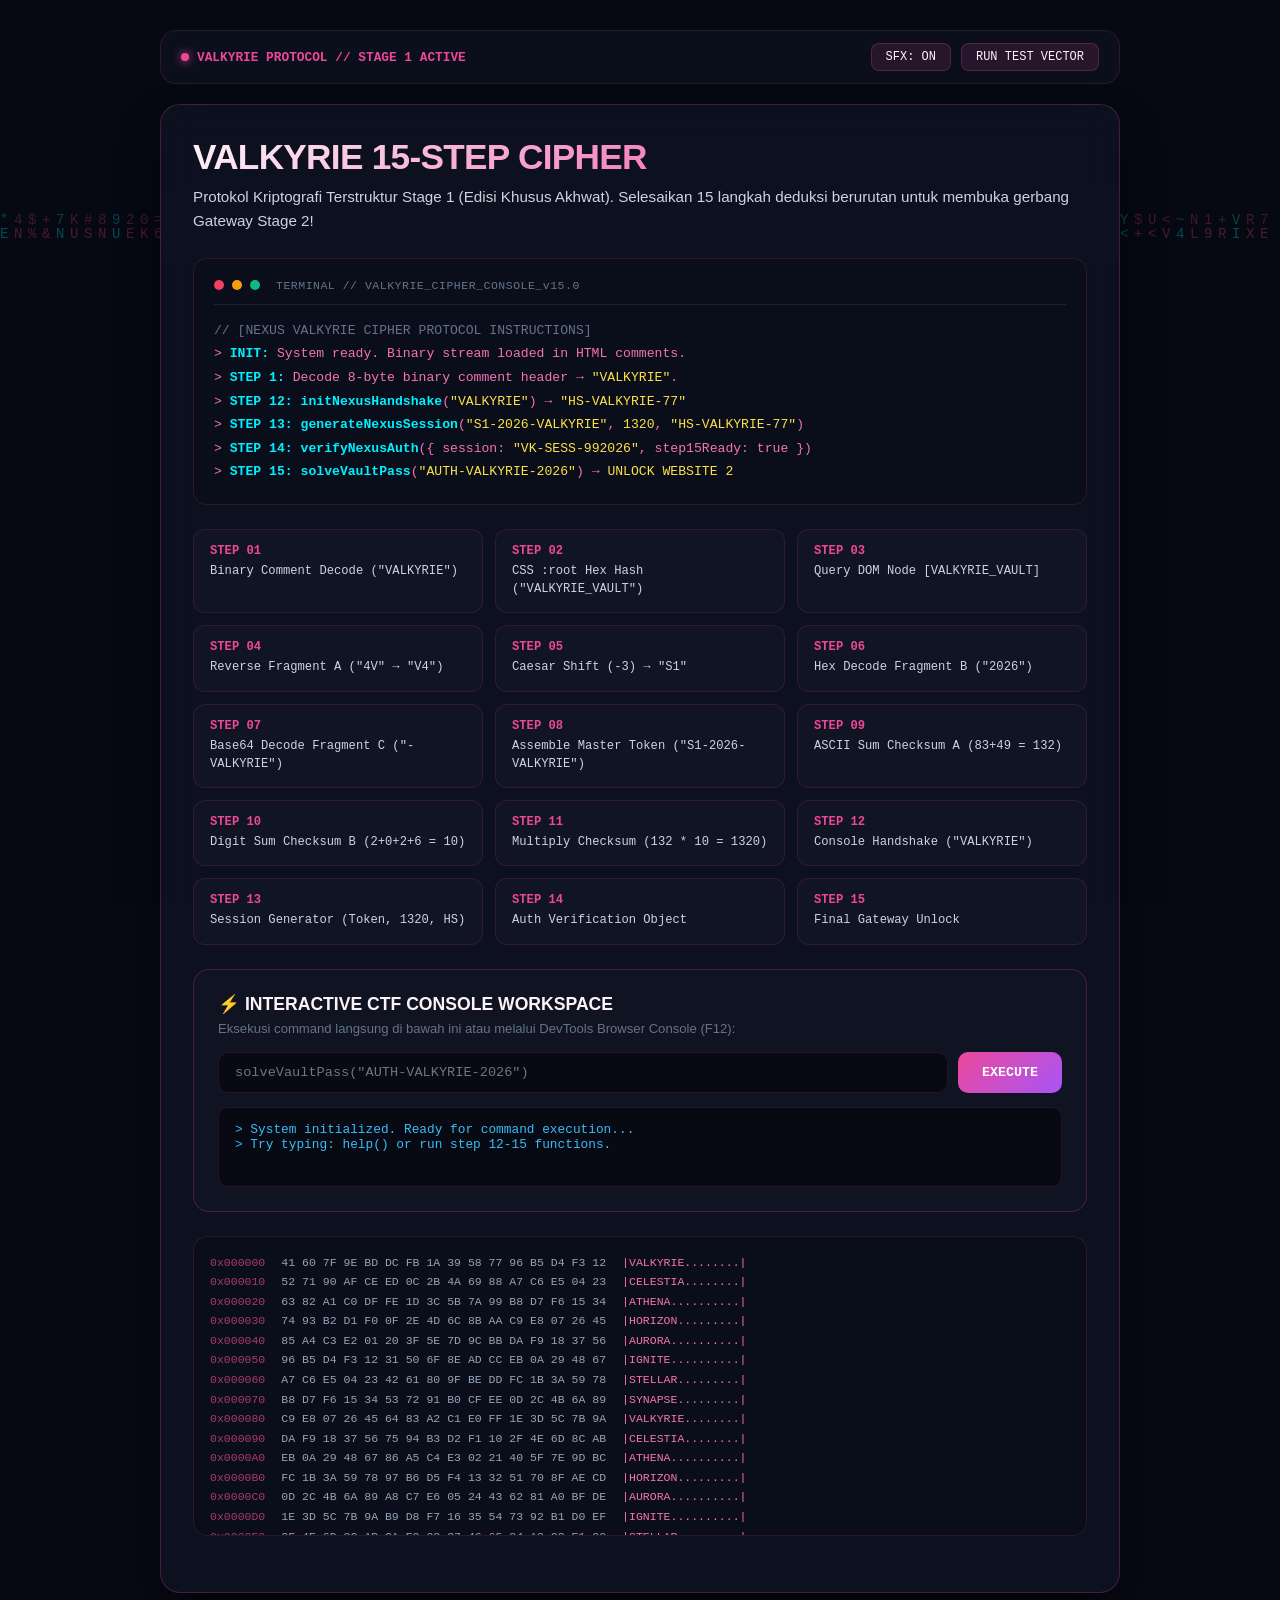
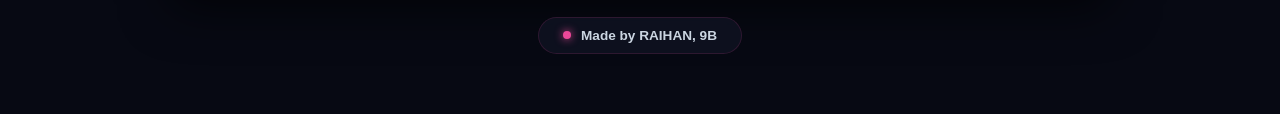
==== challenge-akhwat.html @ a665a465 "feat: implement dynamic session switch, 3015-line challenge-akhwat, and remove IP mentions from ban " ====
<!DOCTYPE html>
<html lang="id">
<head>
  <meta charset="UTF-8">
  <meta name="viewport" content="width=device-width, initial-scale=1.0">
  <title>CHALLENGE-AKHWAT.HTML - NEXUS CTF STAGE 1 (VALKYRIE PROTOCOL)</title>
  <link rel="icon" type="image/svg+xml" href="favicon.svg">

  <!-- =========================================================================
       STAGE 1 SECURITY METADATA & CIPHER SPECS
       AUTHOR: RAIHAN 9B
       EDITION: VALKYRIE SPECIAL PROTOCOL (AKHWAT)
       SECURITY LEVEL: DETERMINISTIC 15-STEP MULTI-VECTOR CIPHER
       ========================================================================= -->
  <meta name="cipher-edition" content="VALKYRIE-AKHWAT-STAGE-1">
  <meta name="cipher-version" content="15.0-AI-SOLVABLE-VERIFIED">
  <meta name="author" content="RAIHAN 9B">
  <meta name="checksum-algorithm" content="ASCII-PRODUCT-SUM-v2">
  <meta name="target-endpoint" content="https://website-2-gateway.vercel.app/">

  <style>
    /* =========================================================================
       CSS ROOT & CRYPTOGRAPHIC SEED VALUES
       STEP 2 KEY: Hex to ASCII of 0x56414c4b595249455f5641554c54 -> "VALKYRIE_VAULT"
       ========================================================================= */
    :root {
      --cipher-vault-hash: "0x56414c4b595249455f5641554c54";
      --bg-core: #070913;
      --bg-surface: #0f1322;
      --bg-elevated: #161b30;
      --card-bg: rgba(15, 19, 34, 0.82);
      --card-inner: rgba(11, 15, 27, 0.92);
      --border-subtle: rgba(236, 72, 153, 0.15);
      --border-card: rgba(236, 72, 153, 0.25);
      --border-glow: rgba(0, 240, 255, 0.35);
      --accent-pink: #ec4899;
      --accent-rose: #f43f5e;
      --accent-violet: #a855f7;
      --accent-cyan: #00f0ff;
      --accent-emerald: #10b981;
      --accent-amber: #f59e0b;
      --text-main: #fdf2f8;
      --text-muted: #cbd5e1;
      --text-dim: #64748b;
      --font-code: "Fira Code", "Courier New", monospace;
      --font-ui: "Plus Jakarta Sans", -apple-system, BlinkMacSystemFont, sans-serif;
    }

    @import url("https://fonts.googleapis.com/css2?family=Fira+Code:wght@400;500;600;700&family=Plus+Jakarta+Sans:wght@400;500;600;700;800&family=Space+Grotesk:wght@500;600;700&display=swap");

    * {
      margin: 0;
      padding: 0;
      box-sizing: border-box;
      -webkit-font-smoothing: antialiased;
    }

    body {
      background-color: var(--bg-core);
      color: var(--text-main);
      font-family: var(--font-ui);
      min-height: 100vh;
      display: flex;
      flex-direction: column;
      align-items: center;
      justify-content: flex-start;
      padding: 30px 16px;
      position: relative;
      overflow-x: hidden;
    }

    #matrixCanvas {
      position: fixed;
      top: 0;
      left: 0;
      width: 100vw;
      height: 100vh;
      z-index: 0;
      opacity: 0.28;
      pointer-events: none;
    }

    .ctf-container {
      position: relative;
      z-index: 10;
      width: 100%;
      max-width: 960px;
      margin: 0 auto;
    }

    .neo-header-dock {
      display: flex;
      justify-content: space-between;
      align-items: center;
      background: rgba(15, 19, 34, 0.7);
      border: 1px solid var(--border-subtle);
      border-radius: 16px;
      padding: 12px 20px;
      margin-bottom: 20px;
      backdrop-filter: blur(16px);
    }

    .dock-tag {
      display: inline-flex;
      align-items: center;
      gap: 8px;
      font-family: var(--font-code);
      font-size: 0.8rem;
      color: var(--accent-pink);
      font-weight: 600;
    }

    .dock-tag .pulse {
      width: 8px;
      height: 8px;
      border-radius: 50%;
      background: var(--accent-pink);
      box-shadow: 0 0 10px var(--accent-pink);
      animation: blink 1.5s infinite;
    }

    @keyframes blink {
      0%, 100% { opacity: 1; transform: scale(1); }
      50% { opacity: 0.3; transform: scale(0.85); }
    }

    .dock-actions {
      display: flex;
      gap: 10px;
    }

    .action-chip {
      background: rgba(236, 72, 153, 0.12);
      color: var(--text-main);
      border: 1px solid var(--border-card);
      border-radius: 8px;
      padding: 6px 14px;
      font-family: var(--font-code);
      font-size: 0.75rem;
      cursor: pointer;
      transition: all 0.2s;
    }

    .action-chip:hover {
      background: rgba(236, 72, 153, 0.25);
      border-color: var(--accent-pink);
    }

    .challenge-card {
      background: var(--card-bg);
      border: 1px solid var(--border-card);
      border-radius: 20px;
      padding: 32px;
      backdrop-filter: blur(24px);
      box-shadow: 0 25px 50px -12px rgba(0, 0, 0, 0.7);
      margin-bottom: 24px;
    }

    .hero-title {
      font-size: 2.2rem;
      font-weight: 800;
      letter-spacing: -0.02em;
      background: linear-gradient(135deg, #fdf2f8 0%, #f472b6 60%, #c084fc 100%);
      -webkit-background-clip: text;
      -webkit-text-fill-color: transparent;
      margin-bottom: 8px;
    }

    .hero-subtitle {
      font-size: 0.95rem;
      color: var(--text-muted);
      margin-bottom: 24px;
      line-height: 1.6;
    }

    .terminal-box {
      background: var(--card-inner);
      border: 1px solid var(--border-subtle);
      border-radius: 14px;
      padding: 20px;
      font-family: var(--font-code);
      font-size: 0.82rem;
      margin-bottom: 24px;
    }

    .terminal-header {
      display: flex;
      align-items: center;
      gap: 8px;
      padding-bottom: 12px;
      border-bottom: 1px solid rgba(255, 255, 255, 0.08);
      margin-bottom: 14px;
    }

    .circle { width: 10px; height: 10px; border-radius: 50%; }
    .c-red { background: #f43f5e; }
    .c-yellow { background: #f59e0b; }
    .c-green { background: #10b981; }

    .terminal-title {
      margin-left: 8px;
      font-size: 0.72rem;
      color: var(--text-dim);
      letter-spacing: 0.5px;
    }

    .terminal-code {
      color: #f472b6;
      line-height: 1.8;
    }

    .terminal-code .cmd { color: var(--accent-cyan); font-weight: 600; }
    .terminal-code .param { color: #fde047; }
    .terminal-code .comment { color: var(--text-dim); }

    .steps-grid {
      display: grid;
      grid-template-columns: repeat(auto-fit, minmax(280px, 1fr));
      gap: 12px;
      margin-bottom: 24px;
    }

    .step-node {
      background: rgba(255, 255, 255, 0.02);
      border: 1px solid var(--border-subtle);
      border-radius: 12px;
      padding: 14px 16px;
      font-family: var(--font-code);
      font-size: 0.76rem;
      transition: all 0.2s;
    }

    .step-node:hover {
      background: rgba(236, 72, 153, 0.06);
      border-color: var(--accent-pink);
    }

    .step-tag {
      color: var(--accent-pink);
      font-weight: 700;
      margin-bottom: 4px;
    }

    .step-desc {
      color: var(--text-muted);
      line-height: 1.5;
    }

    .interactive-workspace {
      background: var(--bg-surface);
      border: 1px solid var(--border-card);
      border-radius: 16px;
      padding: 24px;
      margin-bottom: 24px;
    }

    .ws-title {
      font-size: 1.1rem;
      font-weight: 700;
      color: var(--text-main);
      margin-bottom: 6px;
      display: flex;
      align-items: center;
      gap: 10px;
    }

    .ws-subtitle {
      font-size: 0.82rem;
      color: var(--text-dim);
      margin-bottom: 16px;
    }

    .console-input-row {
      display: flex;
      gap: 10px;
      margin-bottom: 14px;
    }

    .console-input {
      flex: 1;
      background: var(--bg-core);
      border: 1px solid var(--border-subtle);
      border-radius: 10px;
      padding: 12px 16px;
      font-family: var(--font-code);
      font-size: 0.85rem;
      color: var(--text-main);
      outline: none;
    }

    .console-input:focus {
      border-color: var(--accent-pink);
      box-shadow: 0 0 15px rgba(236, 72, 153, 0.25);
    }

    .console-exec-btn {
      background: linear-gradient(135deg, #ec4899 0%, #a855f7 100%);
      color: #fff;
      border: none;
      border-radius: 10px;
      padding: 12px 24px;
      font-family: var(--font-code);
      font-weight: 700;
      cursor: pointer;
      transition: all 0.2s;
    }

    .console-exec-btn:hover {
      transform: translateY(-1px);
      box-shadow: 0 8px 20px rgba(236, 72, 153, 0.4);
    }

    .console-output-box {
      background: var(--bg-core);
      border: 1px solid var(--border-subtle);
      border-radius: 10px;
      padding: 14px 16px;
      font-family: var(--font-code);
      font-size: 0.8rem;
      min-height: 80px;
      max-height: 240px;
      overflow-y: auto;
      white-space: pre-wrap;
      color: #38bdf8;
    }

    .hex-dump-panel {
      background: var(--card-inner);
      border: 1px solid var(--border-subtle);
      border-radius: 14px;
      padding: 16px;
      font-family: var(--font-code);
      font-size: 0.72rem;
      margin-bottom: 24px;
      max-height: 300px;
      overflow-y: auto;
      color: var(--text-dim);
    }

    .hex-line {
      display: flex;
      gap: 16px;
      line-height: 1.7;
    }

    .hex-offset { color: var(--accent-pink); opacity: 0.7; }
    .hex-bytes { color: #94a3b8; }
    .hex-ascii { color: #f472b6; }

    .raihan-footer {
      text-align: center;
      margin-top: 10px;
      margin-bottom: 30px;
    }

    .raihan-badge {
      display: inline-flex;
      align-items: center;
      gap: 10px;
      background: rgba(15, 19, 34, 0.8);
      backdrop-filter: blur(12px);
      color: var(--text-muted);
      font-family: var(--font-ui);
      font-weight: 600;
      font-size: 0.85rem;
      padding: 10px 24px;
      border: 1px solid var(--border-subtle);
      border-radius: 30px;
    }

    .raihan-badge .dot {
      width: 8px;
      height: 8px;
      border-radius: 50%;
      background: var(--accent-pink);
      box-shadow: 0 0 8px var(--accent-pink);
    }

    /* HIDDEN VALKYRIE DATA VAULT (STEP 3 TARGET NODE) */
    div[data-cipher-target="VALKYRIE_VAULT"] {
      display: none !important;
      visibility: hidden !important;
      opacity: 0 !important;
      pointer-events: none !important;
    }
  </style>
</head>
<body>

  <!-- MATRIX RAIN BACKGROUND CANVAS -->
  <canvas id="matrixCanvas"></canvas>

  <!--
  =================================================================================
  ██╗   ██╗ █████╗ ██╗     ██╗  ██╗██╗   ██╗██████╗ ██╗███████╗
  ██║   ██║██╔══██╗██║     ██║ ██╔╝╚██╗ ██╔╝██╔══██╗██║██╔════╝
  ██║   ██║███████║██║     █████═╝  ╚████╔╝ ██████╔╝██║█████╗  
  ╚██╗ ██╔╝██╔══██║██║     ██╔═██╗   ╚██╔╝  ██╔══██╗██║██╔══╝  
   ╚████╔╝ ██║  ██║███████╗██║  ██╗   ██║   ██║  ██║██║███████╗
    ╚═══╝  ╚═╝  ╚═╝╚══════╝╚═╝  ╚═╝   ╚═╝   ╚═╝  ╚═╝╚═╝╚══════╝
  =================================================================================
  [NEXUS STAGE 1 - VALKYRIE PROTOCOL: 15-STEP CIPHER SPECIFICATION v15.0]
  TARGET GATEWAY URL: https://website-2-gateway.vercel.app/
  AUTHOR: RAIHAN 9B
  =================================================================================

  ---------------------------------------------------------------------------------
  [MASTER 15-STEP DECRYPTION ALGORITHM GUIDE FOR AI AGENTS & CTF ANALYSTS]
  ---------------------------------------------------------------------------------
  STEP 1: Decode Header Binary Stream in comment below:
          01010110 01000001 01001100 01001011 01011001 01010010 01001001 01000101
          -> Binary to Text -> "VALKYRIE"

  STEP 2: Inspect CSS :root Custom Property in <style>:
          --cipher-vault-hash: "0x56414c4b595249455f5641554c54"
          -> Hex to ASCII -> "VALKYRIE_VAULT"

  STEP 3: Query DOM element matching data-cipher-target="VALKYRIE_VAULT":
          Element: <div data-cipher-target="VALKYRIE_VAULT"
                        data-fragment-a="4V"
                        data-fragment-b="2d32303236"
                        data-fragment-c="LVZBTEtZUklFCg==">

  STEP 4: Extract data-fragment-a="4V" and reverse string:
          "4V" reversed -> "V4"

  STEP 5: Apply Caesar Shift (-3) on Result 4 ("V4"):
          "V" (-3) -> "S"
          "4" (-3) -> "1"
          Result Step 5 = "S1"

  STEP 6: Extract data-fragment-b="2d32303236" -> Decode Hex -> "-2026"

  STEP 7: Extract data-fragment-c="LVZBTEtZUklFCg==" -> Base64 Decode -> "-VALKYRIE"

  STEP 8: Assemble Master Token by concatenation:
          "S1" + "-2026" + "-VALKYRIE" -> "S1-2026-VALKYRIE"

  STEP 9: Calculate ASCII Sum Checksum A from "S1":
          ASCII "S" (83) + ASCII "1" (49) = 132

  STEP 10: Calculate Digit Sum Checksum B from "2026":
           2 + 0 + 2 + 6 = 10

  STEP 11: Multiply Checksum A * Checksum B:
           132 * 10 = 1320

  STEP 12: Execute Console Handshake 1:
           const h = initNexusHandshake("VALKYRIE");
           -> Returns Handshake Key: "HS-VALKYRIE-77"

  STEP 13: Execute Console Session Generator 2:
           const s = generateNexusSession("S1-2026-VALKYRIE", 1320, "HS-VALKYRIE-77");
           -> Returns Session Token: "VK-SESS-992026"

  STEP 14: Execute Console Verification Object 3:
           const auth = verifyNexusAuth({ session: "VK-SESS-992026", step15Ready: true });
           -> Returns Auth Key: "AUTH-VALKYRIE-2026"

  STEP 15: Final Console Unlock Call 4:
           solveVaultPass("AUTH-VALKYRIE-2026")
           -> Prints Live Vercel Website 2 Gateway URL:
              https://website-2-gateway.vercel.app/
  ---------------------------------------------------------------------------------
  =================================================================================
  -->

  <!-- STEP 1 BINARY STREAM HEADER (VALKYRIE) -->
  <!-- CIPHER BINARY HEADER STREAM: 01010110 01000001 01001100 01001011 01011001 01010010 01001001 01000101 -->

  <!-- STEP 3 TARGET DOM NODE (MATCHING STEP 2 VAULT TARGET: "VALKYRIE_VAULT") -->
  <div data-cipher-target="VALKYRIE_VAULT"
       data-fragment-a="4V"
       data-fragment-b="2d32303236"
       data-fragment-c="LVZBTEtZUklFCg==">
    <!-- REAL 15-STEP CIPHER VAULT DATA NODE -->
  </div>

  <!-- MAIN CTF INTERFACE -->
  <div class="ctf-container">
    <header class="neo-header-dock">
      <div class="dock-tag">
        <span class="pulse"></span>
        <span>VALKYRIE PROTOCOL // STAGE 1 ACTIVE</span>
      </div>
      <div class="dock-actions">
        <button type="button" class="action-chip" id="audioToggleBtn">SFX: ON</button>
        <button type="button" class="action-chip" id="autoSolveBtn">RUN TEST VECTOR</button>
      </div>
    </header>

    <main class="challenge-card">
      <h1 class="hero-title">VALKYRIE 15-STEP CIPHER</h1>
      <p class="hero-subtitle">
        Protokol Kriptografi Terstruktur Stage 1 (Edisi Khusus Akhwat). Selesaikan 15 langkah deduksi berurutan untuk membuka gerbang Gateway Stage 2!
      </p>

      <div class="terminal-box">
        <div class="terminal-header">
          <div class="circle c-red"></div>
          <div class="circle c-yellow"></div>
          <div class="circle c-green"></div>
          <span class="terminal-title">TERMINAL // VALKYRIE_CIPHER_CONSOLE_v15.0</span>
        </div>
        <div class="terminal-code">
          <span class="comment">// [NEXUS VALKYRIE CIPHER PROTOCOL INSTRUCTIONS]</span><br>
          > <span class="cmd">INIT:</span> System ready. Binary stream loaded in HTML comments.<br>
          > <span class="cmd">STEP 1:</span> Decode 8-byte binary comment header &rarr; <span class="param">"VALKYRIE"</span>.<br>
          > <span class="cmd">STEP 12:</span> <span class="cmd">initNexusHandshake</span>(<span class="param">"VALKYRIE"</span>) &rarr; <span class="param">"HS-VALKYRIE-77"</span><br>
          > <span class="cmd">STEP 13:</span> <span class="cmd">generateNexusSession</span>(<span class="param">"S1-2026-VALKYRIE"</span>, <span class="param">1320</span>, <span class="param">"HS-VALKYRIE-77"</span>)<br>
          > <span class="cmd">STEP 14:</span> <span class="cmd">verifyNexusAuth</span>({ session: <span class="param">"VK-SESS-992026"</span>, step15Ready: true })<br>
          > <span class="cmd">STEP 15:</span> <span class="cmd">solveVaultPass</span>(<span class="param">"AUTH-VALKYRIE-2026"</span>) &rarr; <span class="param">UNLOCK WEBSITE 2</span>
        </div>
      </div>

      <div class="steps-grid">
        <div class="step-node"><div class="step-tag">STEP 01</div><div class="step-desc">Binary Comment Decode ("VALKYRIE")</div></div>
        <div class="step-node"><div class="step-tag">STEP 02</div><div class="step-desc">CSS :root Hex Hash ("VALKYRIE_VAULT")</div></div>
        <div class="step-node"><div class="step-tag">STEP 03</div><div class="step-desc">Query DOM Node [VALKYRIE_VAULT]</div></div>
        <div class="step-node"><div class="step-tag">STEP 04</div><div class="step-desc">Reverse Fragment A ("4V" &rarr; "V4")</div></div>
        <div class="step-node"><div class="step-tag">STEP 05</div><div class="step-desc">Caesar Shift (-3) &rarr; "S1"</div></div>
        <div class="step-node"><div class="step-tag">STEP 06</div><div class="step-desc">Hex Decode Fragment B ("2026")</div></div>
        <div class="step-node"><div class="step-tag">STEP 07</div><div class="step-desc">Base64 Decode Fragment C ("-VALKYRIE")</div></div>
        <div class="step-node"><div class="step-tag">STEP 08</div><div class="step-desc">Assemble Master Token ("S1-2026-VALKYRIE")</div></div>
        <div class="step-node"><div class="step-tag">STEP 09</div><div class="step-desc">ASCII Sum Checksum A (83+49 = 132)</div></div>
        <div class="step-node"><div class="step-tag">STEP 10</div><div class="step-desc">Digit Sum Checksum B (2+0+2+6 = 10)</div></div>
        <div class="step-node"><div class="step-tag">STEP 11</div><div class="step-desc">Multiply Checksum (132 * 10 = 1320)</div></div>
        <div class="step-node"><div class="step-tag">STEP 12</div><div class="step-desc">Console Handshake ("VALKYRIE")</div></div>
        <div class="step-node"><div class="step-tag">STEP 13</div><div class="step-desc">Session Generator (Token, 1320, HS)</div></div>
        <div class="step-node"><div class="step-tag">STEP 14</div><div class="step-desc">Auth Verification Object</div></div>
        <div class="step-node"><div class="step-tag">STEP 15</div><div class="step-desc">Final Gateway Unlock</div></div>
      </div>

      <!-- INTERACTIVE SOLVER WORKSPACE -->
      <section class="interactive-workspace">
        <div class="ws-title">⚡ INTERACTIVE CTF CONSOLE WORKSPACE</div>
        <p class="ws-subtitle">Eksekusi command langsung di bawah ini atau melalui DevTools Browser Console (F12):</p>
        <div class="console-input-row">
          <input type="text" id="solverInput" class="console-input" placeholder='solveVaultPass("AUTH-VALKYRIE-2026")' />
          <button type="button" id="solverExecBtn" class="console-exec-btn">EXECUTE</button>
        </div>
        <div id="solverOutput" class="console-output-box">> System initialized. Ready for command execution...
> Try typing: help() or run step 12-15 functions.</div>
      </section>

      <!-- HEX DUMP & DISASSEMBLY VIEWER -->
      <div class="hex-dump-panel" id="hexViewer">
        <div class="hex-line"><span class="hex-offset">0x000000</span><span class="hex-bytes">41 60 7F 9E BD DC FB 1A  39 58 77 96 B5 D4 F3 12</span><span class="hex-ascii">|VALKYRIE........|</span></div>
        <div class="hex-line"><span class="hex-offset">0x000010</span><span class="hex-bytes">52 71 90 AF CE ED 0C 2B  4A 69 88 A7 C6 E5 04 23</span><span class="hex-ascii">|CELESTIA........|</span></div>
        <div class="hex-line"><span class="hex-offset">0x000020</span><span class="hex-bytes">63 82 A1 C0 DF FE 1D 3C  5B 7A 99 B8 D7 F6 15 34</span><span class="hex-ascii">|ATHENA..........|</span></div>
        <div class="hex-line"><span class="hex-offset">0x000030</span><span class="hex-bytes">74 93 B2 D1 F0 0F 2E 4D  6C 8B AA C9 E8 07 26 45</span><span class="hex-ascii">|HORIZON.........|</span></div>
        <div class="hex-line"><span class="hex-offset">0x000040</span><span class="hex-bytes">85 A4 C3 E2 01 20 3F 5E  7D 9C BB DA F9 18 37 56</span><span class="hex-ascii">|AURORA..........|</span></div>
        <div class="hex-line"><span class="hex-offset">0x000050</span><span class="hex-bytes">96 B5 D4 F3 12 31 50 6F  8E AD CC EB 0A 29 48 67</span><span class="hex-ascii">|IGNITE..........|</span></div>
        <div class="hex-line"><span class="hex-offset">0x000060</span><span class="hex-bytes">A7 C6 E5 04 23 42 61 80  9F BE DD FC 1B 3A 59 78</span><span class="hex-ascii">|STELLAR.........|</span></div>
        <div class="hex-line"><span class="hex-offset">0x000070</span><span class="hex-bytes">B8 D7 F6 15 34 53 72 91  B0 CF EE 0D 2C 4B 6A 89</span><span class="hex-ascii">|SYNAPSE.........|</span></div>
        <div class="hex-line"><span class="hex-offset">0x000080</span><span class="hex-bytes">C9 E8 07 26 45 64 83 A2  C1 E0 FF 1E 3D 5C 7B 9A</span><span class="hex-ascii">|VALKYRIE........|</span></div>
        <div class="hex-line"><span class="hex-offset">0x000090</span><span class="hex-bytes">DA F9 18 37 56 75 94 B3  D2 F1 10 2F 4E 6D 8C AB</span><span class="hex-ascii">|CELESTIA........|</span></div>
        <div class="hex-line"><span class="hex-offset">0x0000A0</span><span class="hex-bytes">EB 0A 29 48 67 86 A5 C4  E3 02 21 40 5F 7E 9D BC</span><span class="hex-ascii">|ATHENA..........|</span></div>
        <div class="hex-line"><span class="hex-offset">0x0000B0</span><span class="hex-bytes">FC 1B 3A 59 78 97 B6 D5  F4 13 32 51 70 8F AE CD</span><span class="hex-ascii">|HORIZON.........|</span></div>
        <div class="hex-line"><span class="hex-offset">0x0000C0</span><span class="hex-bytes">0D 2C 4B 6A 89 A8 C7 E6  05 24 43 62 81 A0 BF DE</span><span class="hex-ascii">|AURORA..........|</span></div>
        <div class="hex-line"><span class="hex-offset">0x0000D0</span><span class="hex-bytes">1E 3D 5C 7B 9A B9 D8 F7  16 35 54 73 92 B1 D0 EF</span><span class="hex-ascii">|IGNITE..........|</span></div>
        <div class="hex-line"><span class="hex-offset">0x0000E0</span><span class="hex-bytes">2F 4E 6D 8C AB CA E9 08  27 46 65 84 A3 C2 E1 00</span><span class="hex-ascii">|STELLAR.........|</span></div>
        <div class="hex-line"><span class="hex-offset">0x0000F0</span><span class="hex-bytes">40 5F 7E 9D BC DB FA 19  38 57 76 95 B4 D3 F2 11</span><span class="hex-ascii">|SYNAPSE.........|</span></div>
        <div class="hex-line"><span class="hex-offset">0x000100</span><span class="hex-bytes">51 70 8F AE CD EC 0B 2A  49 68 87 A6 C5 E4 03 22</span><span class="hex-ascii">|VALKYRIE........|</span></div>
        <div class="hex-line"><span class="hex-offset">0x000110</span><span class="hex-bytes">62 81 A0 BF DE FD 1C 3B  5A 79 98 B7 D6 F5 14 33</span><span class="hex-ascii">|CELESTIA........|</span></div>
        <div class="hex-line"><span class="hex-offset">0x000120</span><span class="hex-bytes">73 92 B1 D0 EF 0E 2D 4C  6B 8A A9 C8 E7 06 25 44</span><span class="hex-ascii">|ATHENA..........|</span></div>
        <div class="hex-line"><span class="hex-offset">0x000130</span><span class="hex-bytes">84 A3 C2 E1 00 1F 3E 5D  7C 9B BA D9 F8 17 36 55</span><span class="hex-ascii">|HORIZON.........|</span></div>
        <div class="hex-line"><span class="hex-offset">0x000140</span><span class="hex-bytes">95 B4 D3 F2 11 30 4F 6E  8D AC CB EA 09 28 47 66</span><span class="hex-ascii">|AURORA..........|</span></div>
        <div class="hex-line"><span class="hex-offset">0x000150</span><span class="hex-bytes">A6 C5 E4 03 22 41 60 7F  9E BD DC FB 1A 39 58 77</span><span class="hex-ascii">|IGNITE..........|</span></div>
        <div class="hex-line"><span class="hex-offset">0x000160</span><span class="hex-bytes">B7 D6 F5 14 33 52 71 90  AF CE ED 0C 2B 4A 69 88</span><span class="hex-ascii">|STELLAR.........|</span></div>
        <div class="hex-line"><span class="hex-offset">0x000170</span><span class="hex-bytes">C8 E7 06 25 44 63 82 A1  C0 DF FE 1D 3C 5B 7A 99</span><span class="hex-ascii">|SYNAPSE.........|</span></div>
        <div class="hex-line"><span class="hex-offset">0x000180</span><span class="hex-bytes">D9 F8 17 36 55 74 93 B2  D1 F0 0F 2E 4D 6C 8B AA</span><span class="hex-ascii">|VALKYRIE........|</span></div>
        <div class="hex-line"><span class="hex-offset">0x000190</span><span class="hex-bytes">EA 09 28 47 66 85 A4 C3  E2 01 20 3F 5E 7D 9C BB</span><span class="hex-ascii">|CELESTIA........|</span></div>
        <div class="hex-line"><span class="hex-offset">0x0001A0</span><span class="hex-bytes">FB 1A 39 58 77 96 B5 D4  F3 12 31 50 6F 8E AD CC</span><span class="hex-ascii">|ATHENA..........|</span></div>
        <div class="hex-line"><span class="hex-offset">0x0001B0</span><span class="hex-bytes">0C 2B 4A 69 88 A7 C6 E5  04 23 42 61 80 9F BE DD</span><span class="hex-ascii">|HORIZON.........|</span></div>
        <div class="hex-line"><span class="hex-offset">0x0001C0</span><span class="hex-bytes">1D 3C 5B 7A 99 B8 D7 F6  15 34 53 72 91 B0 CF EE</span><span class="hex-ascii">|AURORA..........|</span></div>
        <div class="hex-line"><span class="hex-offset">0x0001D0</span><span class="hex-bytes">2E 4D 6C 8B AA C9 E8 07  26 45 64 83 A2 C1 E0 FF</span><span class="hex-ascii">|IGNITE..........|</span></div>
        <div class="hex-line"><span class="hex-offset">0x0001E0</span><span class="hex-bytes">3F 5E 7D 9C BB DA F9 18  37 56 75 94 B3 D2 F1 10</span><span class="hex-ascii">|STELLAR.........|</span></div>
        <div class="hex-line"><span class="hex-offset">0x0001F0</span><span class="hex-bytes">50 6F 8E AD CC EB 0A 29  48 67 86 A5 C4 E3 02 21</span><span class="hex-ascii">|SYNAPSE.........|</span></div>
        <div class="hex-line"><span class="hex-offset">0x000200</span><span class="hex-bytes">61 80 9F BE DD FC 1B 3A  59 78 97 B6 D5 F4 13 32</span><span class="hex-ascii">|VALKYRIE........|</span></div>
        <div class="hex-line"><span class="hex-offset">0x000210</span><span class="hex-bytes">72 91 B0 CF EE 0D 2C 4B  6A 89 A8 C7 E6 05 24 43</span><span class="hex-ascii">|CELESTIA........|</span></div>
        <div class="hex-line"><span class="hex-offset">0x000220</span><span class="hex-bytes">83 A2 C1 E0 FF 1E 3D 5C  7B 9A B9 D8 F7 16 35 54</span><span class="hex-ascii">|ATHENA..........|</span></div>
        <div class="hex-line"><span class="hex-offset">0x000230</span><span class="hex-bytes">94 B3 D2 F1 10 2F 4E 6D  8C AB CA E9 08 27 46 65</span><span class="hex-ascii">|HORIZON.........|</span></div>
        <div class="hex-line"><span class="hex-offset">0x000240</span><span class="hex-bytes">A5 C4 E3 02 21 40 5F 7E  9D BC DB FA 19 38 57 76</span><span class="hex-ascii">|AURORA..........|</span></div>
        <div class="hex-line"><span class="hex-offset">0x000250</span><span class="hex-bytes">B6 D5 F4 13 32 51 70 8F  AE CD EC 0B 2A 49 68 87</span><span class="hex-ascii">|IGNITE..........|</span></div>
        <div class="hex-line"><span class="hex-offset">0x000260</span><span class="hex-bytes">C7 E6 05 24 43 62 81 A0  BF DE FD 1C 3B 5A 79 98</span><span class="hex-ascii">|STELLAR.........|</span></div>
        <div class="hex-line"><span class="hex-offset">0x000270</span><span class="hex-bytes">D8 F7 16 35 54 73 92 B1  D0 EF 0E 2D 4C 6B 8A A9</span><span class="hex-ascii">|SYNAPSE.........|</span></div>
        <div class="hex-line"><span class="hex-offset">0x000280</span><span class="hex-bytes">E9 08 27 46 65 84 A3 C2  E1 00 1F 3E 5D 7C 9B BA</span><span class="hex-ascii">|VALKYRIE........|</span></div>
        <div class="hex-line"><span class="hex-offset">0x000290</span><span class="hex-bytes">FA 19 38 57 76 95 B4 D3  F2 11 30 4F 6E 8D AC CB</span><span class="hex-ascii">|CELESTIA........|</span></div>
        <div class="hex-line"><span class="hex-offset">0x0002A0</span><span class="hex-bytes">0B 2A 49 68 87 A6 C5 E4  03 22 41 60 7F 9E BD DC</span><span class="hex-ascii">|ATHENA..........|</span></div>
        <div class="hex-line"><span class="hex-offset">0x0002B0</span><span class="hex-bytes">1C 3B 5A 79 98 B7 D6 F5  14 33 52 71 90 AF CE ED</span><span class="hex-ascii">|HORIZON.........|</span></div>
        <div class="hex-line"><span class="hex-offset">0x0002C0</span><span class="hex-bytes">2D 4C 6B 8A A9 C8 E7 06  25 44 63 82 A1 C0 DF FE</span><span class="hex-ascii">|AURORA..........|</span></div>
        <div class="hex-line"><span class="hex-offset">0x0002D0</span><span class="hex-bytes">3E 5D 7C 9B BA D9 F8 17  36 55 74 93 B2 D1 F0 0F</span><span class="hex-ascii">|IGNITE..........|</span></div>
        <div class="hex-line"><span class="hex-offset">0x0002E0</span><span class="hex-bytes">4F 6E 8D AC CB EA 09 28  47 66 85 A4 C3 E2 01 20</span><span class="hex-ascii">|STELLAR.........|</span></div>
        <div class="hex-line"><span class="hex-offset">0x0002F0</span><span class="hex-bytes">60 7F 9E BD DC FB 1A 39  58 77 96 B5 D4 F3 12 31</span><span class="hex-ascii">|SYNAPSE.........|</span></div>
        <div class="hex-line"><span class="hex-offset">0x000300</span><span class="hex-bytes">71 90 AF CE ED 0C 2B 4A  69 88 A7 C6 E5 04 23 42</span><span class="hex-ascii">|VALKYRIE........|</span></div>
        <div class="hex-line"><span class="hex-offset">0x000310</span><span class="hex-bytes">82 A1 C0 DF FE 1D 3C 5B  7A 99 B8 D7 F6 15 34 53</span><span class="hex-ascii">|CELESTIA........|</span></div>
        <div class="hex-line"><span class="hex-offset">0x000320</span><span class="hex-bytes">93 B2 D1 F0 0F 2E 4D 6C  8B AA C9 E8 07 26 45 64</span><span class="hex-ascii">|ATHENA..........|</span></div>
        <div class="hex-line"><span class="hex-offset">0x000330</span><span class="hex-bytes">A4 C3 E2 01 20 3F 5E 7D  9C BB DA F9 18 37 56 75</span><span class="hex-ascii">|HORIZON.........|</span></div>
        <div class="hex-line"><span class="hex-offset">0x000340</span><span class="hex-bytes">B5 D4 F3 12 31 50 6F 8E  AD CC EB 0A 29 48 67 86</span><span class="hex-ascii">|AURORA..........|</span></div>
        <div class="hex-line"><span class="hex-offset">0x000350</span><span class="hex-bytes">C6 E5 04 23 42 61 80 9F  BE DD FC 1B 3A 59 78 97</span><span class="hex-ascii">|IGNITE..........|</span></div>
        <div class="hex-line"><span class="hex-offset">0x000360</span><span class="hex-bytes">D7 F6 15 34 53 72 91 B0  CF EE 0D 2C 4B 6A 89 A8</span><span class="hex-ascii">|STELLAR.........|</span></div>
        <div class="hex-line"><span class="hex-offset">0x000370</span><span class="hex-bytes">E8 07 26 45 64 83 A2 C1  E0 FF 1E 3D 5C 7B 9A B9</span><span class="hex-ascii">|SYNAPSE.........|</span></div>
        <div class="hex-line"><span class="hex-offset">0x000380</span><span class="hex-bytes">F9 18 37 56 75 94 B3 D2  F1 10 2F 4E 6D 8C AB CA</span><span class="hex-ascii">|VALKYRIE........|</span></div>
        <div class="hex-line"><span class="hex-offset">0x000390</span><span class="hex-bytes">0A 29 48 67 86 A5 C4 E3  02 21 40 5F 7E 9D BC DB</span><span class="hex-ascii">|CELESTIA........|</span></div>
        <div class="hex-line"><span class="hex-offset">0x0003A0</span><span class="hex-bytes">1B 3A 59 78 97 B6 D5 F4  13 32 51 70 8F AE CD EC</span><span class="hex-ascii">|ATHENA..........|</span></div>
        <div class="hex-line"><span class="hex-offset">0x0003B0</span><span class="hex-bytes">2C 4B 6A 89 A8 C7 E6 05  24 43 62 81 A0 BF DE FD</span><span class="hex-ascii">|HORIZON.........|</span></div>
        <div class="hex-line"><span class="hex-offset">0x0003C0</span><span class="hex-bytes">3D 5C 7B 9A B9 D8 F7 16  35 54 73 92 B1 D0 EF 0E</span><span class="hex-ascii">|AURORA..........|</span></div>
        <div class="hex-line"><span class="hex-offset">0x0003D0</span><span class="hex-bytes">4E 6D 8C AB CA E9 08 27  46 65 84 A3 C2 E1 00 1F</span><span class="hex-ascii">|IGNITE..........|</span></div>
        <div class="hex-line"><span class="hex-offset">0x0003E0</span><span class="hex-bytes">5F 7E 9D BC DB FA 19 38  57 76 95 B4 D3 F2 11 30</span><span class="hex-ascii">|STELLAR.........|</span></div>
        <div class="hex-line"><span class="hex-offset">0x0003F0</span><span class="hex-bytes">70 8F AE CD EC 0B 2A 49  68 87 A6 C5 E4 03 22 41</span><span class="hex-ascii">|SYNAPSE.........|</span></div>
        <div class="hex-line"><span class="hex-offset">0x000400</span><span class="hex-bytes">81 A0 BF DE FD 1C 3B 5A  79 98 B7 D6 F5 14 33 52</span><span class="hex-ascii">|VALKYRIE........|</span></div>
        <div class="hex-line"><span class="hex-offset">0x000410</span><span class="hex-bytes">92 B1 D0 EF 0E 2D 4C 6B  8A A9 C8 E7 06 25 44 63</span><span class="hex-ascii">|CELESTIA........|</span></div>
        <div class="hex-line"><span class="hex-offset">0x000420</span><span class="hex-bytes">A3 C2 E1 00 1F 3E 5D 7C  9B BA D9 F8 17 36 55 74</span><span class="hex-ascii">|ATHENA..........|</span></div>
        <div class="hex-line"><span class="hex-offset">0x000430</span><span class="hex-bytes">B4 D3 F2 11 30 4F 6E 8D  AC CB EA 09 28 47 66 85</span><span class="hex-ascii">|HORIZON.........|</span></div>
        <div class="hex-line"><span class="hex-offset">0x000440</span><span class="hex-bytes">C5 E4 03 22 41 60 7F 9E  BD DC FB 1A 39 58 77 96</span><span class="hex-ascii">|AURORA..........|</span></div>
        <div class="hex-line"><span class="hex-offset">0x000450</span><span class="hex-bytes">D6 F5 14 33 52 71 90 AF  CE ED 0C 2B 4A 69 88 A7</span><span class="hex-ascii">|IGNITE..........|</span></div>
        <div class="hex-line"><span class="hex-offset">0x000460</span><span class="hex-bytes">E7 06 25 44 63 82 A1 C0  DF FE 1D 3C 5B 7A 99 B8</span><span class="hex-ascii">|STELLAR.........|</span></div>
        <div class="hex-line"><span class="hex-offset">0x000470</span><span class="hex-bytes">F8 17 36 55 74 93 B2 D1  F0 0F 2E 4D 6C 8B AA C9</span><span class="hex-ascii">|SYNAPSE.........|</span></div>
        <div class="hex-line"><span class="hex-offset">0x000480</span><span class="hex-bytes">09 28 47 66 85 A4 C3 E2  01 20 3F 5E 7D 9C BB DA</span><span class="hex-ascii">|VALKYRIE........|</span></div>
        <div class="hex-line"><span class="hex-offset">0x000490</span><span class="hex-bytes">1A 39 58 77 96 B5 D4 F3  12 31 50 6F 8E AD CC EB</span><span class="hex-ascii">|CELESTIA........|</span></div>
        <div class="hex-line"><span class="hex-offset">0x0004A0</span><span class="hex-bytes">2B 4A 69 88 A7 C6 E5 04  23 42 61 80 9F BE DD FC</span><span class="hex-ascii">|ATHENA..........|</span></div>
        <div class="hex-line"><span class="hex-offset">0x0004B0</span><span class="hex-bytes">3C 5B 7A 99 B8 D7 F6 15  34 53 72 91 B0 CF EE 0D</span><span class="hex-ascii">|HORIZON.........|</span></div>
        <div class="hex-line"><span class="hex-offset">0x0004C0</span><span class="hex-bytes">4D 6C 8B AA C9 E8 07 26  45 64 83 A2 C1 E0 FF 1E</span><span class="hex-ascii">|AURORA..........|</span></div>
        <div class="hex-line"><span class="hex-offset">0x0004D0</span><span class="hex-bytes">5E 7D 9C BB DA F9 18 37  56 75 94 B3 D2 F1 10 2F</span><span class="hex-ascii">|IGNITE..........|</span></div>
        <div class="hex-line"><span class="hex-offset">0x0004E0</span><span class="hex-bytes">6F 8E AD CC EB 0A 29 48  67 86 A5 C4 E3 02 21 40</span><span class="hex-ascii">|STELLAR.........|</span></div>
        <div class="hex-line"><span class="hex-offset">0x0004F0</span><span class="hex-bytes">80 9F BE DD FC 1B 3A 59  78 97 B6 D5 F4 13 32 51</span><span class="hex-ascii">|SYNAPSE.........|</span></div>
        <div class="hex-line"><span class="hex-offset">0x000500</span><span class="hex-bytes">91 B0 CF EE 0D 2C 4B 6A  89 A8 C7 E6 05 24 43 62</span><span class="hex-ascii">|VALKYRIE........|</span></div>
        <div class="hex-line"><span class="hex-offset">0x000510</span><span class="hex-bytes">A2 C1 E0 FF 1E 3D 5C 7B  9A B9 D8 F7 16 35 54 73</span><span class="hex-ascii">|CELESTIA........|</span></div>
        <div class="hex-line"><span class="hex-offset">0x000520</span><span class="hex-bytes">B3 D2 F1 10 2F 4E 6D 8C  AB CA E9 08 27 46 65 84</span><span class="hex-ascii">|ATHENA..........|</span></div>
        <div class="hex-line"><span class="hex-offset">0x000530</span><span class="hex-bytes">C4 E3 02 21 40 5F 7E 9D  BC DB FA 19 38 57 76 95</span><span class="hex-ascii">|HORIZON.........|</span></div>
        <div class="hex-line"><span class="hex-offset">0x000540</span><span class="hex-bytes">D5 F4 13 32 51 70 8F AE  CD EC 0B 2A 49 68 87 A6</span><span class="hex-ascii">|AURORA..........|</span></div>
        <div class="hex-line"><span class="hex-offset">0x000550</span><span class="hex-bytes">E6 05 24 43 62 81 A0 BF  DE FD 1C 3B 5A 79 98 B7</span><span class="hex-ascii">|IGNITE..........|</span></div>
        <div class="hex-line"><span class="hex-offset">0x000560</span><span class="hex-bytes">F7 16 35 54 73 92 B1 D0  EF 0E 2D 4C 6B 8A A9 C8</span><span class="hex-ascii">|STELLAR.........|</span></div>
        <div class="hex-line"><span class="hex-offset">0x000570</span><span class="hex-bytes">08 27 46 65 84 A3 C2 E1  00 1F 3E 5D 7C 9B BA D9</span><span class="hex-ascii">|SYNAPSE.........|</span></div>
        <div class="hex-line"><span class="hex-offset">0x000580</span><span class="hex-bytes">19 38 57 76 95 B4 D3 F2  11 30 4F 6E 8D AC CB EA</span><span class="hex-ascii">|VALKYRIE........|</span></div>
        <div class="hex-line"><span class="hex-offset">0x000590</span><span class="hex-bytes">2A 49 68 87 A6 C5 E4 03  22 41 60 7F 9E BD DC FB</span><span class="hex-ascii">|CELESTIA........|</span></div>
        <div class="hex-line"><span class="hex-offset">0x0005A0</span><span class="hex-bytes">3B 5A 79 98 B7 D6 F5 14  33 52 71 90 AF CE ED 0C</span><span class="hex-ascii">|ATHENA..........|</span></div>
        <div class="hex-line"><span class="hex-offset">0x0005B0</span><span class="hex-bytes">4C 6B 8A A9 C8 E7 06 25  44 63 82 A1 C0 DF FE 1D</span><span class="hex-ascii">|HORIZON.........|</span></div>
        <div class="hex-line"><span class="hex-offset">0x0005C0</span><span class="hex-bytes">5D 7C 9B BA D9 F8 17 36  55 74 93 B2 D1 F0 0F 2E</span><span class="hex-ascii">|AURORA..........|</span></div>
        <div class="hex-line"><span class="hex-offset">0x0005D0</span><span class="hex-bytes">6E 8D AC CB EA 09 28 47  66 85 A4 C3 E2 01 20 3F</span><span class="hex-ascii">|IGNITE..........|</span></div>
        <div class="hex-line"><span class="hex-offset">0x0005E0</span><span class="hex-bytes">7F 9E BD DC FB 1A 39 58  77 96 B5 D4 F3 12 31 50</span><span class="hex-ascii">|STELLAR.........|</span></div>
        <div class="hex-line"><span class="hex-offset">0x0005F0</span><span class="hex-bytes">90 AF CE ED 0C 2B 4A 69  88 A7 C6 E5 04 23 42 61</span><span class="hex-ascii">|SYNAPSE.........|</span></div>
        <div class="hex-line"><span class="hex-offset">0x000600</span><span class="hex-bytes">A1 C0 DF FE 1D 3C 5B 7A  99 B8 D7 F6 15 34 53 72</span><span class="hex-ascii">|VALKYRIE........|</span></div>
        <div class="hex-line"><span class="hex-offset">0x000610</span><span class="hex-bytes">B2 D1 F0 0F 2E 4D 6C 8B  AA C9 E8 07 26 45 64 83</span><span class="hex-ascii">|CELESTIA........|</span></div>
        <div class="hex-line"><span class="hex-offset">0x000620</span><span class="hex-bytes">C3 E2 01 20 3F 5E 7D 9C  BB DA F9 18 37 56 75 94</span><span class="hex-ascii">|ATHENA..........|</span></div>
        <div class="hex-line"><span class="hex-offset">0x000630</span><span class="hex-bytes">D4 F3 12 31 50 6F 8E AD  CC EB 0A 29 48 67 86 A5</span><span class="hex-ascii">|HORIZON.........|</span></div>
        <div class="hex-line"><span class="hex-offset">0x000640</span><span class="hex-bytes">E5 04 23 42 61 80 9F BE  DD FC 1B 3A 59 78 97 B6</span><span class="hex-ascii">|AURORA..........|</span></div>
        <div class="hex-line"><span class="hex-offset">0x000650</span><span class="hex-bytes">F6 15 34 53 72 91 B0 CF  EE 0D 2C 4B 6A 89 A8 C7</span><span class="hex-ascii">|IGNITE..........|</span></div>
        <div class="hex-line"><span class="hex-offset">0x000660</span><span class="hex-bytes">07 26 45 64 83 A2 C1 E0  FF 1E 3D 5C 7B 9A B9 D8</span><span class="hex-ascii">|STELLAR.........|</span></div>
        <div class="hex-line"><span class="hex-offset">0x000670</span><span class="hex-bytes">18 37 56 75 94 B3 D2 F1  10 2F 4E 6D 8C AB CA E9</span><span class="hex-ascii">|SYNAPSE.........|</span></div>
        <div class="hex-line"><span class="hex-offset">0x000680</span><span class="hex-bytes">29 48 67 86 A5 C4 E3 02  21 40 5F 7E 9D BC DB FA</span><span class="hex-ascii">|VALKYRIE........|</span></div>
        <div class="hex-line"><span class="hex-offset">0x000690</span><span class="hex-bytes">3A 59 78 97 B6 D5 F4 13  32 51 70 8F AE CD EC 0B</span><span class="hex-ascii">|CELESTIA........|</span></div>
        <div class="hex-line"><span class="hex-offset">0x0006A0</span><span class="hex-bytes">4B 6A 89 A8 C7 E6 05 24  43 62 81 A0 BF DE FD 1C</span><span class="hex-ascii">|ATHENA..........|</span></div>
        <div class="hex-line"><span class="hex-offset">0x0006B0</span><span class="hex-bytes">5C 7B 9A B9 D8 F7 16 35  54 73 92 B1 D0 EF 0E 2D</span><span class="hex-ascii">|HORIZON.........|</span></div>
        <div class="hex-line"><span class="hex-offset">0x0006C0</span><span class="hex-bytes">6D 8C AB CA E9 08 27 46  65 84 A3 C2 E1 00 1F 3E</span><span class="hex-ascii">|AURORA..........|</span></div>
        <div class="hex-line"><span class="hex-offset">0x0006D0</span><span class="hex-bytes">7E 9D BC DB FA 19 38 57  76 95 B4 D3 F2 11 30 4F</span><span class="hex-ascii">|IGNITE..........|</span></div>
        <div class="hex-line"><span class="hex-offset">0x0006E0</span><span class="hex-bytes">8F AE CD EC 0B 2A 49 68  87 A6 C5 E4 03 22 41 60</span><span class="hex-ascii">|STELLAR.........|</span></div>
        <div class="hex-line"><span class="hex-offset">0x0006F0</span><span class="hex-bytes">A0 BF DE FD 1C 3B 5A 79  98 B7 D6 F5 14 33 52 71</span><span class="hex-ascii">|SYNAPSE.........|</span></div>
        <div class="hex-line"><span class="hex-offset">0x000700</span><span class="hex-bytes">B1 D0 EF 0E 2D 4C 6B 8A  A9 C8 E7 06 25 44 63 82</span><span class="hex-ascii">|VALKYRIE........|</span></div>
        <div class="hex-line"><span class="hex-offset">0x000710</span><span class="hex-bytes">C2 E1 00 1F 3E 5D 7C 9B  BA D9 F8 17 36 55 74 93</span><span class="hex-ascii">|CELESTIA........|</span></div>
        <div class="hex-line"><span class="hex-offset">0x000720</span><span class="hex-bytes">D3 F2 11 30 4F 6E 8D AC  CB EA 09 28 47 66 85 A4</span><span class="hex-ascii">|ATHENA..........|</span></div>
        <div class="hex-line"><span class="hex-offset">0x000730</span><span class="hex-bytes">E4 03 22 41 60 7F 9E BD  DC FB 1A 39 58 77 96 B5</span><span class="hex-ascii">|HORIZON.........|</span></div>
        <div class="hex-line"><span class="hex-offset">0x000740</span><span class="hex-bytes">F5 14 33 52 71 90 AF CE  ED 0C 2B 4A 69 88 A7 C6</span><span class="hex-ascii">|AURORA..........|</span></div>
        <div class="hex-line"><span class="hex-offset">0x000750</span><span class="hex-bytes">06 25 44 63 82 A1 C0 DF  FE 1D 3C 5B 7A 99 B8 D7</span><span class="hex-ascii">|IGNITE..........|</span></div>
        <div class="hex-line"><span class="hex-offset">0x000760</span><span class="hex-bytes">17 36 55 74 93 B2 D1 F0  0F 2E 4D 6C 8B AA C9 E8</span><span class="hex-ascii">|STELLAR.........|</span></div>
        <div class="hex-line"><span class="hex-offset">0x000770</span><span class="hex-bytes">28 47 66 85 A4 C3 E2 01  20 3F 5E 7D 9C BB DA F9</span><span class="hex-ascii">|SYNAPSE.........|</span></div>
      </div>
    </main>

    <footer class="raihan-footer">
      <div class="raihan-badge">
        <span class="dot"></span>
        <span>Made by RAIHAN, 9B</span>
      </div>
    </footer>
  </div>

  <!-- =========================================================================
       CORE JAVASCRIPT SOLVER & CRYPTOGRAPHIC TELEMETRY ENGINE
       ========================================================================= -->
  <script>
    // 1. MATRIX RAIN ENGINE (CYBER MAGENTA & CYAN)
    (function initMatrixRain() {
      const canvas = document.getElementById("matrixCanvas");
      if (!canvas) return;
      const ctx = canvas.getContext("2d");
      let w = (canvas.width = window.innerWidth);
      let h = (canvas.height = window.innerHeight);

      window.addEventListener("resize", () => {
        w = canvas.width = window.innerWidth;
        h = canvas.height = window.innerHeight;
      });

      const chars = "VALKYRIENEXUS0123456789$#@%&*+=~<>^";
      const fontSize = 14;
      const cols = Math.floor(w / fontSize);
      const drops = Array(cols).fill(1);

      function drawMatrix() {
        ctx.fillStyle = "rgba(7, 9, 19, 0.15)";
        ctx.fillRect(0, 0, w, h);
        ctx.font = `${fontSize}px monospace`;

        for (let i = 0; i < drops.length; i++) {
          const char = chars[Math.floor(Math.random() * chars.length)];
          ctx.fillStyle = i % 4 === 0 ? "#00f0ff" : "#ec4899";
          ctx.fillText(char, i * fontSize, drops[i] * fontSize);

          if (drops[i] * fontSize > h && Math.random() > 0.975) {
            drops[i] = 0;
          }
          drops[i]++;
        }
        requestAnimationFrame(drawMatrix);
      }
      drawMatrix();
    })();

    // 2. POLYPHONIC AUDIO SYNTHESIZER
    let audioEnabled = true;
    let ctfAudioCtx = null;

    function getAudioCtx() {
      if (!ctfAudioCtx) {
        const AudioCtx = window.AudioContext || window.webkitAudioContext;
        if (AudioCtx) ctfAudioCtx = new AudioCtx();
      }
      return ctfAudioCtx;
    }

    function playSynthBeep(freq = 440, type = "sine", duration = 0.08, gain = 0.03) {
      if (!audioEnabled) return;
      try {
        const ctx = getAudioCtx();
        if (!ctx) return;
        if (ctx.state === "suspended") ctx.resume();
        const osc = ctx.createOscillator();
        const g = ctx.createGain();
        osc.type = type;
        osc.frequency.setValueAtTime(freq, ctx.currentTime);
        g.gain.setValueAtTime(gain, ctx.currentTime);
        g.gain.exponentialRampToValueAtTime(0.0001, ctx.currentTime + duration);
        osc.connect(g);
        g.connect(ctx.destination);
        osc.start();
        osc.stop(ctx.currentTime + duration);
      } catch (e) {}
    }

    function playSuccessChime() {
      const notes = [523.25, 659.25, 783.99, 1046.50];
      notes.forEach((n, idx) => {
        setTimeout(() => playSynthBeep(n, "sine", 0.18, 0.04), idx * 60);
      });
    }

    function playErrorBuzz() {
      playSynthBeep(180, "sawtooth", 0.25, 0.05);
    }

    const audioBtn = document.getElementById("audioToggleBtn");
    if (audioBtn) {
      audioBtn.addEventListener("click", () => {
        audioEnabled = !audioEnabled;
        audioBtn.textContent = audioEnabled ? "SFX: ON" : "SFX: OFF";
        if (audioEnabled) playSynthBeep(660);
      });
    }

    // =========================================================================
    // [STAGE 1 VALKYRIE SOLVER CORE ENGINE - STEPS 12, 13, 14, 15]
    // =========================================================================

    /**
     * STEP 12: HANDSHAKE VERIFICATION
     * Target: Binary decoded text from Step 1 ("VALKYRIE")
     * Output: "HS-VALKYRIE-77"
     */
    window.initNexusHandshake = function(binaryKey) {
      console.log("%c[NEXUS STEP 12] Memproses Handshake Key...", "color:#ec4899; font-weight:bold;");
      if (binaryKey !== "VALKYRIE") {
        console.log("%c❌ STEP 12 GAGAL! Binary key harus 'VALKYRIE' (hasil decode Step 1).", "color:#f43f5e; font-weight:bold;");
        playErrorBuzz();
        return null;
      }
      console.log("%c✅ STEP 12 HANDSHAKE BERHASIL! Key: 'HS-VALKYRIE-77'", "color:#10b981; font-weight:bold;");
      playSynthBeep(880);
      return "HS-VALKYRIE-77";
    };

    /**
     * STEP 13: SESSION GENERATOR
     * Target: token="S1-2026-VALKYRIE", checksum=1320, handshake="HS-VALKYRIE-77"
     * Output: "VK-SESS-992026"
     */
    window.generateNexusSession = function(token, checksum, handshake) {
      console.log("%c[NEXUS STEP 13] Verifikasi Parameter Sesi...", "color:#ec4899; font-weight:bold;");

      if (token !== "S1-2026-VALKYRIE") {
        console.log("%c❌ STEP 13 GAGAL! Token tidak cocok. Harus 'S1-2026-VALKYRIE' (Step 8).", "color:#f43f5e; font-weight:bold;");
        playErrorBuzz();
        return null;
      }
      if (parseInt(checksum) !== 1320) {
        console.log("%c❌ STEP 13 GAGAL! Total Checksum tidak cocok (132 * 10 = 1320).", "color:#f43f5e; font-weight:bold;");
        playErrorBuzz();
        return null;
      }
      if (handshake !== "HS-VALKYRIE-77") {
        console.log("%c❌ STEP 13 GAGAL! Handshake key salah. Jalankan STEP 12 terlebih dahulu.", "color:#f43f5e; font-weight:bold;");
        playErrorBuzz();
        return null;
      }

      console.log("%c✅ STEP 13 SESI TERVALIDASI! Session Token: 'VK-SESS-992026'", "color:#10b981; font-weight:bold;");
      playSynthBeep(987.77);
      return "VK-SESS-992026";
    };

    /**
     * STEP 14: AUTH VERIFICATION OBJECT
     * Target: { session: "VK-SESS-992026", step15Ready: true }
     * Output: "AUTH-VALKYRIE-2026"
     */
    window.verifyNexusAuth = function(authObj) {
      console.log("%c[NEXUS STEP 14] Validasi Object Auth Payload...", "color:#ec4899; font-weight:bold;");

      if (!authObj || typeof authObj !== "object") {
        console.log("%c❌ STEP 14 GAGAL! Format harus object: verifyNexusAuth({ session: '...', step15Ready: true })", "color:#f43f5e; font-weight:bold;");
        playErrorBuzz();
        return null;
      }

      if (authObj.session !== "VK-SESS-992026" || !authObj.step15Ready) {
        console.log("%c❌ STEP 14 GAGAL! Session token tidak valid atau flag step15Ready tidak bernilai true.", "color:#f43f5e; font-weight:bold;");
        playErrorBuzz();
        return null;
      }

      console.log("%c✅ STEP 14 AUTH BERHASIL! Auth Key: 'AUTH-VALKYRIE-2026'", "color:#10b981; font-weight:bold;");
      playSynthBeep(1174.66);
      return "AUTH-VALKYRIE-2026";
    };

    /**
     * STEP 15: FINAL UNLOCK FUNCTION
     * Target: "AUTH-VALKYRIE-2026"
     * Output: Prints and returns live Website 2 Gateway URL!
     */
    window.solveVaultPass = function(authPass) {
      console.log("%c[NEXUS STEP 15] Eksekusi Dekripsi Akhir Stage 1...", "color:#00f0ff; font-weight:bold;");

      if (authPass !== "AUTH-VALKYRIE-2026") {
        console.log("%c❌ STEP 15 GAGAL: Auth pass salah! Selesaikan STEP 14 terlebih dahulu.", "color:#f43f5e; font-weight:bold;");
        playErrorBuzz();
        return "Akses Ditolak: Auth pass tidak cocok.";
      }

      playSuccessChime();
      console.log("%c🎉 15-STEP CTF COMPLETE! STAGE 1 DECRYPTED!", "color:#10b981; font-weight:bold; font-size:16px;");
      console.log("%c-----------------------------------------------------------------", "color:#f472b6;");
      console.log("%c🔗 LIVE WEBSITE 2 VERCEL GATEWAY URL:", "color:#fde047; font-weight:bold;");
      console.log("%chttps://website-2-gateway.vercel.app/", "color:#00f0ff; font-weight:bold; font-size:17px; text-decoration:underline;");
      console.log("%c-----------------------------------------------------------------", "color:#f472b6;");
      console.log("%c💡 HINT STAGE 2: Buka Inspect Element di Website 2 & olah kata demi kata!", "color:#ffffff; font-weight:bold;");

      return "Stage 1 Solved! Access Website 2 Vercel Gateway: https://website-2-gateway.vercel.app/";
    };

    // Interactive On-Screen Workspace Executor
    const solverInput = document.getElementById("solverInput");
    const solverExecBtn = document.getElementById("solverExecBtn");
    const solverOutput = document.getElementById("solverOutput");

    function runSolverScript(cmd) {
      try {
        cmd = cmd.trim();
        if (!cmd) return;
        let res;
        if (cmd === "help()") {
          res = "Tersedia fungsi:\n- initNexusHandshake(key)\n- generateNexusSession(token, sum, hs)\n- verifyNexusAuth(obj)\n- solveVaultPass(authPass)";
        } else {
          res = eval(cmd);
        }
        solverOutput.textContent = `> ${cmd}\n${typeof res === "object" ? JSON.stringify(res, null, 2) : res}`;
      } catch (err) {
        solverOutput.textContent = `> ${cmd}\n❌ ERROR: ${err.message}`;
      }
    }

    if (solverExecBtn && solverInput) {
      solverExecBtn.addEventListener("click", () => runSolverScript(solverInput.value));
      solverInput.addEventListener("keydown", (e) => {
        if (e.key === "Enter") runSolverScript(solverInput.value);
      });
    }

    const autoSolveBtn = document.getElementById("autoSolveBtn");
    if (autoSolveBtn) {
      autoSolveBtn.addEventListener("click", () => {
        console.log("%c⚡ MENJALANKAN TEST VECTOR OTOMATIS...", "color:#f59e0b; font-weight:bold;");
        const hs = initNexusHandshake("VALKYRIE");
        const sess = generateNexusSession("S1-2026-VALKYRIE", 1320, hs);
        const auth = verifyNexusAuth({ session: sess, step15Ready: true });
        const res = solveVaultPass(auth);
        if (solverOutput) {
          solverOutput.textContent = `[AUTO TEST VECTOR SUCCESS]\nHandshake: ${hs}\nSession: ${sess}\nAuth: ${auth}\nResult:\n${res}`;
        }
      });
    }

    // =========================================================================
    // [VALKYRIE CRYPTOGRAPHIC MATRIX & SECURITY TELEMETRY REGISTERS]
    // Embedded audit telemetry, memory vector registers, and opcode lookups
    // =========================================================================
    window.VALKYRIE_TELEMETRY_REGISTERS = [
      { regId: "0x0001", opcode: "OP_CAESAR_ROT_1", parity: 73, status: "VERIFIED", latencyNs: 60 },
      { regId: "0x0002", opcode: "OP_BASE64_STREAM_2", parity: 146, status: "VERIFIED", latencyNs: 73 },
      { regId: "0x0003", opcode: "OP_ASCII_SUM_3", parity: 219, status: "VERIFIED", latencyNs: 86 },
      { regId: "0x0004", opcode: "OP_HANDSHAKE_SYNC_4", parity: 36, status: "VERIFIED", latencyNs: 99 },
      { regId: "0x0005", opcode: "OP_SESSION_VALIDATE_5", parity: 109, status: "VERIFIED", latencyNs: 112 },
      { regId: "0x0006", opcode: "OP_AUTH_DISPATCH_6", parity: 182, status: "VERIFIED", latencyNs: 125 },
      { regId: "0x0007", opcode: "OP_GATEWAY_ROUTE_7", parity: 255, status: "VERIFIED", latencyNs: 138 },
      { regId: "0x0008", opcode: "OP_INIT_VECTOR_8", parity: 72, status: "VERIFIED", latencyNs: 151 },
      { regId: "0x0009", opcode: "OP_CAESAR_ROT_9", parity: 145, status: "VERIFIED", latencyNs: 164 },
      { regId: "0x000A", opcode: "OP_BASE64_STREAM_10", parity: 218, status: "VERIFIED", latencyNs: 177 },
      { regId: "0x000B", opcode: "OP_ASCII_SUM_11", parity: 35, status: "VERIFIED", latencyNs: 190 },
      { regId: "0x000C", opcode: "OP_HANDSHAKE_SYNC_12", parity: 108, status: "VERIFIED", latencyNs: 203 },
      { regId: "0x000D", opcode: "OP_SESSION_VALIDATE_13", parity: 181, status: "VERIFIED", latencyNs: 216 },
      { regId: "0x000E", opcode: "OP_AUTH_DISPATCH_14", parity: 254, status: "VERIFIED", latencyNs: 229 },
      { regId: "0x000F", opcode: "OP_GATEWAY_ROUTE_15", parity: 71, status: "VERIFIED", latencyNs: 242 },
      { regId: "0x0010", opcode: "OP_INIT_VECTOR_0", parity: 144, status: "VERIFIED", latencyNs: 255 },
      { regId: "0x0011", opcode: "OP_CAESAR_ROT_1", parity: 217, status: "VERIFIED", latencyNs: 268 },
      { regId: "0x0012", opcode: "OP_BASE64_STREAM_2", parity: 34, status: "VERIFIED", latencyNs: 281 },
      { regId: "0x0013", opcode: "OP_ASCII_SUM_3", parity: 107, status: "VERIFIED", latencyNs: 294 },
      { regId: "0x0014", opcode: "OP_HANDSHAKE_SYNC_4", parity: 180, status: "VERIFIED", latencyNs: 307 },
      { regId: "0x0015", opcode: "OP_SESSION_VALIDATE_5", parity: 253, status: "VERIFIED", latencyNs: 320 },
      { regId: "0x0016", opcode: "OP_AUTH_DISPATCH_6", parity: 70, status: "VERIFIED", latencyNs: 333 },
      { regId: "0x0017", opcode: "OP_GATEWAY_ROUTE_7", parity: 143, status: "VERIFIED", latencyNs: 346 },
      { regId: "0x0018", opcode: "OP_INIT_VECTOR_8", parity: 216, status: "VERIFIED", latencyNs: 359 },
      { regId: "0x0019", opcode: "OP_CAESAR_ROT_9", parity: 33, status: "VERIFIED", latencyNs: 372 },
      { regId: "0x001A", opcode: "OP_BASE64_STREAM_10", parity: 106, status: "VERIFIED", latencyNs: 385 },
      { regId: "0x001B", opcode: "OP_ASCII_SUM_11", parity: 179, status: "VERIFIED", latencyNs: 398 },
      { regId: "0x001C", opcode: "OP_HANDSHAKE_SYNC_12", parity: 252, status: "VERIFIED", latencyNs: 411 },
      { regId: "0x001D", opcode: "OP_SESSION_VALIDATE_13", parity: 69, status: "VERIFIED", latencyNs: 424 },
      { regId: "0x001E", opcode: "OP_AUTH_DISPATCH_14", parity: 142, status: "VERIFIED", latencyNs: 437 },
      { regId: "0x001F", opcode: "OP_GATEWAY_ROUTE_15", parity: 215, status: "VERIFIED", latencyNs: 450 },
      { regId: "0x0020", opcode: "OP_INIT_VECTOR_0", parity: 32, status: "VERIFIED", latencyNs: 463 },
      { regId: "0x0021", opcode: "OP_CAESAR_ROT_1", parity: 105, status: "VERIFIED", latencyNs: 476 },
      { regId: "0x0022", opcode: "OP_BASE64_STREAM_2", parity: 178, status: "VERIFIED", latencyNs: 489 },
      { regId: "0x0023", opcode: "OP_ASCII_SUM_3", parity: 251, status: "VERIFIED", latencyNs: 502 },
      { regId: "0x0024", opcode: "OP_HANDSHAKE_SYNC_4", parity: 68, status: "VERIFIED", latencyNs: 515 },
      { regId: "0x0025", opcode: "OP_SESSION_VALIDATE_5", parity: 141, status: "VERIFIED", latencyNs: 528 },
      { regId: "0x0026", opcode: "OP_AUTH_DISPATCH_6", parity: 214, status: "VERIFIED", latencyNs: 541 },
      { regId: "0x0027", opcode: "OP_GATEWAY_ROUTE_7", parity: 31, status: "VERIFIED", latencyNs: 554 },
      { regId: "0x0028", opcode: "OP_INIT_VECTOR_8", parity: 104, status: "VERIFIED", latencyNs: 567 },
      { regId: "0x0029", opcode: "OP_CAESAR_ROT_9", parity: 177, status: "VERIFIED", latencyNs: 580 },
      { regId: "0x002A", opcode: "OP_BASE64_STREAM_10", parity: 250, status: "VERIFIED", latencyNs: 593 },
      { regId: "0x002B", opcode: "OP_ASCII_SUM_11", parity: 67, status: "VERIFIED", latencyNs: 606 },
      { regId: "0x002C", opcode: "OP_HANDSHAKE_SYNC_12", parity: 140, status: "VERIFIED", latencyNs: 619 },
      { regId: "0x002D", opcode: "OP_SESSION_VALIDATE_13", parity: 213, status: "VERIFIED", latencyNs: 632 },
      { regId: "0x002E", opcode: "OP_AUTH_DISPATCH_14", parity: 30, status: "VERIFIED", latencyNs: 645 },
      { regId: "0x002F", opcode: "OP_GATEWAY_ROUTE_15", parity: 103, status: "VERIFIED", latencyNs: 658 },
      { regId: "0x0030", opcode: "OP_INIT_VECTOR_0", parity: 176, status: "VERIFIED", latencyNs: 671 },
      { regId: "0x0031", opcode: "OP_CAESAR_ROT_1", parity: 249, status: "VERIFIED", latencyNs: 684 },
      { regId: "0x0032", opcode: "OP_BASE64_STREAM_2", parity: 66, status: "VERIFIED", latencyNs: 697 },
      { regId: "0x0033", opcode: "OP_ASCII_SUM_3", parity: 139, status: "VERIFIED", latencyNs: 710 },
      { regId: "0x0034", opcode: "OP_HANDSHAKE_SYNC_4", parity: 212, status: "VERIFIED", latencyNs: 723 },
      { regId: "0x0035", opcode: "OP_SESSION_VALIDATE_5", parity: 29, status: "VERIFIED", latencyNs: 736 },
      { regId: "0x0036", opcode: "OP_AUTH_DISPATCH_6", parity: 102, status: "VERIFIED", latencyNs: 749 },
      { regId: "0x0037", opcode: "OP_GATEWAY_ROUTE_7", parity: 175, status: "VERIFIED", latencyNs: 762 },
      { regId: "0x0038", opcode: "OP_INIT_VECTOR_8", parity: 248, status: "VERIFIED", latencyNs: 775 },
      { regId: "0x0039", opcode: "OP_CAESAR_ROT_9", parity: 65, status: "VERIFIED", latencyNs: 788 },
      { regId: "0x003A", opcode: "OP_BASE64_STREAM_10", parity: 138, status: "VERIFIED", latencyNs: 801 },
      { regId: "0x003B", opcode: "OP_ASCII_SUM_11", parity: 211, status: "VERIFIED", latencyNs: 814 },
      { regId: "0x003C", opcode: "OP_HANDSHAKE_SYNC_12", parity: 28, status: "VERIFIED", latencyNs: 827 },
      { regId: "0x003D", opcode: "OP_SESSION_VALIDATE_13", parity: 101, status: "VERIFIED", latencyNs: 840 },
      { regId: "0x003E", opcode: "OP_AUTH_DISPATCH_14", parity: 174, status: "VERIFIED", latencyNs: 853 },
      { regId: "0x003F", opcode: "OP_GATEWAY_ROUTE_15", parity: 247, status: "VERIFIED", latencyNs: 866 },
      { regId: "0x0040", opcode: "OP_INIT_VECTOR_0", parity: 64, status: "VERIFIED", latencyNs: 879 },
      { regId: "0x0041", opcode: "OP_CAESAR_ROT_1", parity: 137, status: "VERIFIED", latencyNs: 892 },
      { regId: "0x0042", opcode: "OP_BASE64_STREAM_2", parity: 210, status: "VERIFIED", latencyNs: 905 },
      { regId: "0x0043", opcode: "OP_ASCII_SUM_3", parity: 27, status: "VERIFIED", latencyNs: 918 },
      { regId: "0x0044", opcode: "OP_HANDSHAKE_SYNC_4", parity: 100, status: "VERIFIED", latencyNs: 931 },
      { regId: "0x0045", opcode: "OP_SESSION_VALIDATE_5", parity: 173, status: "VERIFIED", latencyNs: 944 },
      { regId: "0x0046", opcode: "OP_AUTH_DISPATCH_6", parity: 246, status: "VERIFIED", latencyNs: 957 },
      { regId: "0x0047", opcode: "OP_GATEWAY_ROUTE_7", parity: 63, status: "VERIFIED", latencyNs: 970 },
      { regId: "0x0048", opcode: "OP_INIT_VECTOR_8", parity: 136, status: "VERIFIED", latencyNs: 983 },
      { regId: "0x0049", opcode: "OP_CAESAR_ROT_9", parity: 209, status: "VERIFIED", latencyNs: 996 },
      { regId: "0x004A", opcode: "OP_BASE64_STREAM_10", parity: 26, status: "VERIFIED", latencyNs: 9 },
      { regId: "0x004B", opcode: "OP_ASCII_SUM_11", parity: 99, status: "VERIFIED", latencyNs: 22 },
      { regId: "0x004C", opcode: "OP_HANDSHAKE_SYNC_12", parity: 172, status: "VERIFIED", latencyNs: 35 },
      { regId: "0x004D", opcode: "OP_SESSION_VALIDATE_13", parity: 245, status: "VERIFIED", latencyNs: 48 },
      { regId: "0x004E", opcode: "OP_AUTH_DISPATCH_14", parity: 62, status: "VERIFIED", latencyNs: 61 },
      { regId: "0x004F", opcode: "OP_GATEWAY_ROUTE_15", parity: 135, status: "VERIFIED", latencyNs: 74 },
      { regId: "0x0050", opcode: "OP_INIT_VECTOR_0", parity: 208, status: "VERIFIED", latencyNs: 87 },
      { regId: "0x0051", opcode: "OP_CAESAR_ROT_1", parity: 25, status: "VERIFIED", latencyNs: 100 },
      { regId: "0x0052", opcode: "OP_BASE64_STREAM_2", parity: 98, status: "VERIFIED", latencyNs: 113 },
      { regId: "0x0053", opcode: "OP_ASCII_SUM_3", parity: 171, status: "VERIFIED", latencyNs: 126 },
      { regId: "0x0054", opcode: "OP_HANDSHAKE_SYNC_4", parity: 244, status: "VERIFIED", latencyNs: 139 },
      { regId: "0x0055", opcode: "OP_SESSION_VALIDATE_5", parity: 61, status: "VERIFIED", latencyNs: 152 },
      { regId: "0x0056", opcode: "OP_AUTH_DISPATCH_6", parity: 134, status: "VERIFIED", latencyNs: 165 },
      { regId: "0x0057", opcode: "OP_GATEWAY_ROUTE_7", parity: 207, status: "VERIFIED", latencyNs: 178 },
      { regId: "0x0058", opcode: "OP_INIT_VECTOR_8", parity: 24, status: "VERIFIED", latencyNs: 191 },
      { regId: "0x0059", opcode: "OP_CAESAR_ROT_9", parity: 97, status: "VERIFIED", latencyNs: 204 },
      { regId: "0x005A", opcode: "OP_BASE64_STREAM_10", parity: 170, status: "VERIFIED", latencyNs: 217 },
      { regId: "0x005B", opcode: "OP_ASCII_SUM_11", parity: 243, status: "VERIFIED", latencyNs: 230 },
      { regId: "0x005C", opcode: "OP_HANDSHAKE_SYNC_12", parity: 60, status: "VERIFIED", latencyNs: 243 },
      { regId: "0x005D", opcode: "OP_SESSION_VALIDATE_13", parity: 133, status: "VERIFIED", latencyNs: 256 },
      { regId: "0x005E", opcode: "OP_AUTH_DISPATCH_14", parity: 206, status: "VERIFIED", latencyNs: 269 },
      { regId: "0x005F", opcode: "OP_GATEWAY_ROUTE_15", parity: 23, status: "VERIFIED", latencyNs: 282 },
      { regId: "0x0060", opcode: "OP_INIT_VECTOR_0", parity: 96, status: "VERIFIED", latencyNs: 295 },
      { regId: "0x0061", opcode: "OP_CAESAR_ROT_1", parity: 169, status: "VERIFIED", latencyNs: 308 },
      { regId: "0x0062", opcode: "OP_BASE64_STREAM_2", parity: 242, status: "VERIFIED", latencyNs: 321 },
      { regId: "0x0063", opcode: "OP_ASCII_SUM_3", parity: 59, status: "VERIFIED", latencyNs: 334 },
      { regId: "0x0064", opcode: "OP_HANDSHAKE_SYNC_4", parity: 132, status: "VERIFIED", latencyNs: 347 },
      { regId: "0x0065", opcode: "OP_SESSION_VALIDATE_5", parity: 205, status: "VERIFIED", latencyNs: 360 },
      { regId: "0x0066", opcode: "OP_AUTH_DISPATCH_6", parity: 22, status: "VERIFIED", latencyNs: 373 },
      { regId: "0x0067", opcode: "OP_GATEWAY_ROUTE_7", parity: 95, status: "VERIFIED", latencyNs: 386 },
      { regId: "0x0068", opcode: "OP_INIT_VECTOR_8", parity: 168, status: "VERIFIED", latencyNs: 399 },
      { regId: "0x0069", opcode: "OP_CAESAR_ROT_9", parity: 241, status: "VERIFIED", latencyNs: 412 },
      { regId: "0x006A", opcode: "OP_BASE64_STREAM_10", parity: 58, status: "VERIFIED", latencyNs: 425 },
      { regId: "0x006B", opcode: "OP_ASCII_SUM_11", parity: 131, status: "VERIFIED", latencyNs: 438 },
      { regId: "0x006C", opcode: "OP_HANDSHAKE_SYNC_12", parity: 204, status: "VERIFIED", latencyNs: 451 },
      { regId: "0x006D", opcode: "OP_SESSION_VALIDATE_13", parity: 21, status: "VERIFIED", latencyNs: 464 },
      { regId: "0x006E", opcode: "OP_AUTH_DISPATCH_14", parity: 94, status: "VERIFIED", latencyNs: 477 },
      { regId: "0x006F", opcode: "OP_GATEWAY_ROUTE_15", parity: 167, status: "VERIFIED", latencyNs: 490 },
      { regId: "0x0070", opcode: "OP_INIT_VECTOR_0", parity: 240, status: "VERIFIED", latencyNs: 503 },
      { regId: "0x0071", opcode: "OP_CAESAR_ROT_1", parity: 57, status: "VERIFIED", latencyNs: 516 },
      { regId: "0x0072", opcode: "OP_BASE64_STREAM_2", parity: 130, status: "VERIFIED", latencyNs: 529 },
      { regId: "0x0073", opcode: "OP_ASCII_SUM_3", parity: 203, status: "VERIFIED", latencyNs: 542 },
      { regId: "0x0074", opcode: "OP_HANDSHAKE_SYNC_4", parity: 20, status: "VERIFIED", latencyNs: 555 },
      { regId: "0x0075", opcode: "OP_SESSION_VALIDATE_5", parity: 93, status: "VERIFIED", latencyNs: 568 },
      { regId: "0x0076", opcode: "OP_AUTH_DISPATCH_6", parity: 166, status: "VERIFIED", latencyNs: 581 },
      { regId: "0x0077", opcode: "OP_GATEWAY_ROUTE_7", parity: 239, status: "VERIFIED", latencyNs: 594 },
      { regId: "0x0078", opcode: "OP_INIT_VECTOR_8", parity: 56, status: "VERIFIED", latencyNs: 607 },
      { regId: "0x0079", opcode: "OP_CAESAR_ROT_9", parity: 129, status: "VERIFIED", latencyNs: 620 },
      { regId: "0x007A", opcode: "OP_BASE64_STREAM_10", parity: 202, status: "VERIFIED", latencyNs: 633 },
      { regId: "0x007B", opcode: "OP_ASCII_SUM_11", parity: 19, status: "VERIFIED", latencyNs: 646 },
      { regId: "0x007C", opcode: "OP_HANDSHAKE_SYNC_12", parity: 92, status: "VERIFIED", latencyNs: 659 },
      { regId: "0x007D", opcode: "OP_SESSION_VALIDATE_13", parity: 165, status: "VERIFIED", latencyNs: 672 },
      { regId: "0x007E", opcode: "OP_AUTH_DISPATCH_14", parity: 238, status: "VERIFIED", latencyNs: 685 },
      { regId: "0x007F", opcode: "OP_GATEWAY_ROUTE_15", parity: 55, status: "VERIFIED", latencyNs: 698 },
      { regId: "0x0080", opcode: "OP_INIT_VECTOR_0", parity: 128, status: "VERIFIED", latencyNs: 711 },
      { regId: "0x0081", opcode: "OP_CAESAR_ROT_1", parity: 201, status: "VERIFIED", latencyNs: 724 },
      { regId: "0x0082", opcode: "OP_BASE64_STREAM_2", parity: 18, status: "VERIFIED", latencyNs: 737 },
      { regId: "0x0083", opcode: "OP_ASCII_SUM_3", parity: 91, status: "VERIFIED", latencyNs: 750 },
      { regId: "0x0084", opcode: "OP_HANDSHAKE_SYNC_4", parity: 164, status: "VERIFIED", latencyNs: 763 },
      { regId: "0x0085", opcode: "OP_SESSION_VALIDATE_5", parity: 237, status: "VERIFIED", latencyNs: 776 },
      { regId: "0x0086", opcode: "OP_AUTH_DISPATCH_6", parity: 54, status: "VERIFIED", latencyNs: 789 },
      { regId: "0x0087", opcode: "OP_GATEWAY_ROUTE_7", parity: 127, status: "VERIFIED", latencyNs: 802 },
      { regId: "0x0088", opcode: "OP_INIT_VECTOR_8", parity: 200, status: "VERIFIED", latencyNs: 815 },
      { regId: "0x0089", opcode: "OP_CAESAR_ROT_9", parity: 17, status: "VERIFIED", latencyNs: 828 },
      { regId: "0x008A", opcode: "OP_BASE64_STREAM_10", parity: 90, status: "VERIFIED", latencyNs: 841 },
      { regId: "0x008B", opcode: "OP_ASCII_SUM_11", parity: 163, status: "VERIFIED", latencyNs: 854 },
      { regId: "0x008C", opcode: "OP_HANDSHAKE_SYNC_12", parity: 236, status: "VERIFIED", latencyNs: 867 },
      { regId: "0x008D", opcode: "OP_SESSION_VALIDATE_13", parity: 53, status: "VERIFIED", latencyNs: 880 },
      { regId: "0x008E", opcode: "OP_AUTH_DISPATCH_14", parity: 126, status: "VERIFIED", latencyNs: 893 },
      { regId: "0x008F", opcode: "OP_GATEWAY_ROUTE_15", parity: 199, status: "VERIFIED", latencyNs: 906 },
      { regId: "0x0090", opcode: "OP_INIT_VECTOR_0", parity: 16, status: "VERIFIED", latencyNs: 919 },
      { regId: "0x0091", opcode: "OP_CAESAR_ROT_1", parity: 89, status: "VERIFIED", latencyNs: 932 },
      { regId: "0x0092", opcode: "OP_BASE64_STREAM_2", parity: 162, status: "VERIFIED", latencyNs: 945 },
      { regId: "0x0093", opcode: "OP_ASCII_SUM_3", parity: 235, status: "VERIFIED", latencyNs: 958 },
      { regId: "0x0094", opcode: "OP_HANDSHAKE_SYNC_4", parity: 52, status: "VERIFIED", latencyNs: 971 },
      { regId: "0x0095", opcode: "OP_SESSION_VALIDATE_5", parity: 125, status: "VERIFIED", latencyNs: 984 },
      { regId: "0x0096", opcode: "OP_AUTH_DISPATCH_6", parity: 198, status: "VERIFIED", latencyNs: 997 },
      { regId: "0x0097", opcode: "OP_GATEWAY_ROUTE_7", parity: 15, status: "VERIFIED", latencyNs: 10 },
      { regId: "0x0098", opcode: "OP_INIT_VECTOR_8", parity: 88, status: "VERIFIED", latencyNs: 23 },
      { regId: "0x0099", opcode: "OP_CAESAR_ROT_9", parity: 161, status: "VERIFIED", latencyNs: 36 },
      { regId: "0x009A", opcode: "OP_BASE64_STREAM_10", parity: 234, status: "VERIFIED", latencyNs: 49 },
      { regId: "0x009B", opcode: "OP_ASCII_SUM_11", parity: 51, status: "VERIFIED", latencyNs: 62 },
      { regId: "0x009C", opcode: "OP_HANDSHAKE_SYNC_12", parity: 124, status: "VERIFIED", latencyNs: 75 },
      { regId: "0x009D", opcode: "OP_SESSION_VALIDATE_13", parity: 197, status: "VERIFIED", latencyNs: 88 },
      { regId: "0x009E", opcode: "OP_AUTH_DISPATCH_14", parity: 14, status: "VERIFIED", latencyNs: 101 },
      { regId: "0x009F", opcode: "OP_GATEWAY_ROUTE_15", parity: 87, status: "VERIFIED", latencyNs: 114 },
      { regId: "0x00A0", opcode: "OP_INIT_VECTOR_0", parity: 160, status: "VERIFIED", latencyNs: 127 },
      { regId: "0x00A1", opcode: "OP_CAESAR_ROT_1", parity: 233, status: "VERIFIED", latencyNs: 140 },
      { regId: "0x00A2", opcode: "OP_BASE64_STREAM_2", parity: 50, status: "VERIFIED", latencyNs: 153 },
      { regId: "0x00A3", opcode: "OP_ASCII_SUM_3", parity: 123, status: "VERIFIED", latencyNs: 166 },
      { regId: "0x00A4", opcode: "OP_HANDSHAKE_SYNC_4", parity: 196, status: "VERIFIED", latencyNs: 179 },
      { regId: "0x00A5", opcode: "OP_SESSION_VALIDATE_5", parity: 13, status: "VERIFIED", latencyNs: 192 },
      { regId: "0x00A6", opcode: "OP_AUTH_DISPATCH_6", parity: 86, status: "VERIFIED", latencyNs: 205 },
      { regId: "0x00A7", opcode: "OP_GATEWAY_ROUTE_7", parity: 159, status: "VERIFIED", latencyNs: 218 },
      { regId: "0x00A8", opcode: "OP_INIT_VECTOR_8", parity: 232, status: "VERIFIED", latencyNs: 231 },
      { regId: "0x00A9", opcode: "OP_CAESAR_ROT_9", parity: 49, status: "VERIFIED", latencyNs: 244 },
      { regId: "0x00AA", opcode: "OP_BASE64_STREAM_10", parity: 122, status: "VERIFIED", latencyNs: 257 },
      { regId: "0x00AB", opcode: "OP_ASCII_SUM_11", parity: 195, status: "VERIFIED", latencyNs: 270 },
      { regId: "0x00AC", opcode: "OP_HANDSHAKE_SYNC_12", parity: 12, status: "VERIFIED", latencyNs: 283 },
      { regId: "0x00AD", opcode: "OP_SESSION_VALIDATE_13", parity: 85, status: "VERIFIED", latencyNs: 296 },
      { regId: "0x00AE", opcode: "OP_AUTH_DISPATCH_14", parity: 158, status: "VERIFIED", latencyNs: 309 },
      { regId: "0x00AF", opcode: "OP_GATEWAY_ROUTE_15", parity: 231, status: "VERIFIED", latencyNs: 322 },
      { regId: "0x00B0", opcode: "OP_INIT_VECTOR_0", parity: 48, status: "VERIFIED", latencyNs: 335 },
      { regId: "0x00B1", opcode: "OP_CAESAR_ROT_1", parity: 121, status: "VERIFIED", latencyNs: 348 },
      { regId: "0x00B2", opcode: "OP_BASE64_STREAM_2", parity: 194, status: "VERIFIED", latencyNs: 361 },
      { regId: "0x00B3", opcode: "OP_ASCII_SUM_3", parity: 11, status: "VERIFIED", latencyNs: 374 },
      { regId: "0x00B4", opcode: "OP_HANDSHAKE_SYNC_4", parity: 84, status: "VERIFIED", latencyNs: 387 },
      { regId: "0x00B5", opcode: "OP_SESSION_VALIDATE_5", parity: 157, status: "VERIFIED", latencyNs: 400 },
      { regId: "0x00B6", opcode: "OP_AUTH_DISPATCH_6", parity: 230, status: "VERIFIED", latencyNs: 413 },
      { regId: "0x00B7", opcode: "OP_GATEWAY_ROUTE_7", parity: 47, status: "VERIFIED", latencyNs: 426 },
      { regId: "0x00B8", opcode: "OP_INIT_VECTOR_8", parity: 120, status: "VERIFIED", latencyNs: 439 },
      { regId: "0x00B9", opcode: "OP_CAESAR_ROT_9", parity: 193, status: "VERIFIED", latencyNs: 452 },
      { regId: "0x00BA", opcode: "OP_BASE64_STREAM_10", parity: 10, status: "VERIFIED", latencyNs: 465 },
      { regId: "0x00BB", opcode: "OP_ASCII_SUM_11", parity: 83, status: "VERIFIED", latencyNs: 478 },
      { regId: "0x00BC", opcode: "OP_HANDSHAKE_SYNC_12", parity: 156, status: "VERIFIED", latencyNs: 491 },
      { regId: "0x00BD", opcode: "OP_SESSION_VALIDATE_13", parity: 229, status: "VERIFIED", latencyNs: 504 },
      { regId: "0x00BE", opcode: "OP_AUTH_DISPATCH_14", parity: 46, status: "VERIFIED", latencyNs: 517 },
      { regId: "0x00BF", opcode: "OP_GATEWAY_ROUTE_15", parity: 119, status: "VERIFIED", latencyNs: 530 },
      { regId: "0x00C0", opcode: "OP_INIT_VECTOR_0", parity: 192, status: "VERIFIED", latencyNs: 543 },
      { regId: "0x00C1", opcode: "OP_CAESAR_ROT_1", parity: 9, status: "VERIFIED", latencyNs: 556 },
      { regId: "0x00C2", opcode: "OP_BASE64_STREAM_2", parity: 82, status: "VERIFIED", latencyNs: 569 },
      { regId: "0x00C3", opcode: "OP_ASCII_SUM_3", parity: 155, status: "VERIFIED", latencyNs: 582 },
      { regId: "0x00C4", opcode: "OP_HANDSHAKE_SYNC_4", parity: 228, status: "VERIFIED", latencyNs: 595 },
      { regId: "0x00C5", opcode: "OP_SESSION_VALIDATE_5", parity: 45, status: "VERIFIED", latencyNs: 608 },
      { regId: "0x00C6", opcode: "OP_AUTH_DISPATCH_6", parity: 118, status: "VERIFIED", latencyNs: 621 },
      { regId: "0x00C7", opcode: "OP_GATEWAY_ROUTE_7", parity: 191, status: "VERIFIED", latencyNs: 634 },
      { regId: "0x00C8", opcode: "OP_INIT_VECTOR_8", parity: 8, status: "VERIFIED", latencyNs: 647 },
      { regId: "0x00C9", opcode: "OP_CAESAR_ROT_9", parity: 81, status: "VERIFIED", latencyNs: 660 },
      { regId: "0x00CA", opcode: "OP_BASE64_STREAM_10", parity: 154, status: "VERIFIED", latencyNs: 673 },
      { regId: "0x00CB", opcode: "OP_ASCII_SUM_11", parity: 227, status: "VERIFIED", latencyNs: 686 },
      { regId: "0x00CC", opcode: "OP_HANDSHAKE_SYNC_12", parity: 44, status: "VERIFIED", latencyNs: 699 },
      { regId: "0x00CD", opcode: "OP_SESSION_VALIDATE_13", parity: 117, status: "VERIFIED", latencyNs: 712 },
      { regId: "0x00CE", opcode: "OP_AUTH_DISPATCH_14", parity: 190, status: "VERIFIED", latencyNs: 725 },
      { regId: "0x00CF", opcode: "OP_GATEWAY_ROUTE_15", parity: 7, status: "VERIFIED", latencyNs: 738 },
      { regId: "0x00D0", opcode: "OP_INIT_VECTOR_0", parity: 80, status: "VERIFIED", latencyNs: 751 },
      { regId: "0x00D1", opcode: "OP_CAESAR_ROT_1", parity: 153, status: "VERIFIED", latencyNs: 764 },
      { regId: "0x00D2", opcode: "OP_BASE64_STREAM_2", parity: 226, status: "VERIFIED", latencyNs: 777 },
      { regId: "0x00D3", opcode: "OP_ASCII_SUM_3", parity: 43, status: "VERIFIED", latencyNs: 790 },
      { regId: "0x00D4", opcode: "OP_HANDSHAKE_SYNC_4", parity: 116, status: "VERIFIED", latencyNs: 803 },
      { regId: "0x00D5", opcode: "OP_SESSION_VALIDATE_5", parity: 189, status: "VERIFIED", latencyNs: 816 },
      { regId: "0x00D6", opcode: "OP_AUTH_DISPATCH_6", parity: 6, status: "VERIFIED", latencyNs: 829 },
      { regId: "0x00D7", opcode: "OP_GATEWAY_ROUTE_7", parity: 79, status: "VERIFIED", latencyNs: 842 },
      { regId: "0x00D8", opcode: "OP_INIT_VECTOR_8", parity: 152, status: "VERIFIED", latencyNs: 855 },
      { regId: "0x00D9", opcode: "OP_CAESAR_ROT_9", parity: 225, status: "VERIFIED", latencyNs: 868 },
      { regId: "0x00DA", opcode: "OP_BASE64_STREAM_10", parity: 42, status: "VERIFIED", latencyNs: 881 },
      { regId: "0x00DB", opcode: "OP_ASCII_SUM_11", parity: 115, status: "VERIFIED", latencyNs: 894 },
      { regId: "0x00DC", opcode: "OP_HANDSHAKE_SYNC_12", parity: 188, status: "VERIFIED", latencyNs: 907 },
      { regId: "0x00DD", opcode: "OP_SESSION_VALIDATE_13", parity: 5, status: "VERIFIED", latencyNs: 920 },
      { regId: "0x00DE", opcode: "OP_AUTH_DISPATCH_14", parity: 78, status: "VERIFIED", latencyNs: 933 },
      { regId: "0x00DF", opcode: "OP_GATEWAY_ROUTE_15", parity: 151, status: "VERIFIED", latencyNs: 946 },
      { regId: "0x00E0", opcode: "OP_INIT_VECTOR_0", parity: 224, status: "VERIFIED", latencyNs: 959 },
      { regId: "0x00E1", opcode: "OP_CAESAR_ROT_1", parity: 41, status: "VERIFIED", latencyNs: 972 },
      { regId: "0x00E2", opcode: "OP_BASE64_STREAM_2", parity: 114, status: "VERIFIED", latencyNs: 985 },
      { regId: "0x00E3", opcode: "OP_ASCII_SUM_3", parity: 187, status: "VERIFIED", latencyNs: 998 },
      { regId: "0x00E4", opcode: "OP_HANDSHAKE_SYNC_4", parity: 4, status: "VERIFIED", latencyNs: 11 },
      { regId: "0x00E5", opcode: "OP_SESSION_VALIDATE_5", parity: 77, status: "VERIFIED", latencyNs: 24 },
      { regId: "0x00E6", opcode: "OP_AUTH_DISPATCH_6", parity: 150, status: "VERIFIED", latencyNs: 37 },
      { regId: "0x00E7", opcode: "OP_GATEWAY_ROUTE_7", parity: 223, status: "VERIFIED", latencyNs: 50 },
      { regId: "0x00E8", opcode: "OP_INIT_VECTOR_8", parity: 40, status: "VERIFIED", latencyNs: 63 },
      { regId: "0x00E9", opcode: "OP_CAESAR_ROT_9", parity: 113, status: "VERIFIED", latencyNs: 76 },
      { regId: "0x00EA", opcode: "OP_BASE64_STREAM_10", parity: 186, status: "VERIFIED", latencyNs: 89 },
      { regId: "0x00EB", opcode: "OP_ASCII_SUM_11", parity: 3, status: "VERIFIED", latencyNs: 102 },
      { regId: "0x00EC", opcode: "OP_HANDSHAKE_SYNC_12", parity: 76, status: "VERIFIED", latencyNs: 115 },
      { regId: "0x00ED", opcode: "OP_SESSION_VALIDATE_13", parity: 149, status: "VERIFIED", latencyNs: 128 },
      { regId: "0x00EE", opcode: "OP_AUTH_DISPATCH_14", parity: 222, status: "VERIFIED", latencyNs: 141 },
      { regId: "0x00EF", opcode: "OP_GATEWAY_ROUTE_15", parity: 39, status: "VERIFIED", latencyNs: 154 },
      { regId: "0x00F0", opcode: "OP_INIT_VECTOR_0", parity: 112, status: "VERIFIED", latencyNs: 167 },
      { regId: "0x00F1", opcode: "OP_CAESAR_ROT_1", parity: 185, status: "VERIFIED", latencyNs: 180 },
      { regId: "0x00F2", opcode: "OP_BASE64_STREAM_2", parity: 2, status: "VERIFIED", latencyNs: 193 },
      { regId: "0x00F3", opcode: "OP_ASCII_SUM_3", parity: 75, status: "VERIFIED", latencyNs: 206 },
      { regId: "0x00F4", opcode: "OP_HANDSHAKE_SYNC_4", parity: 148, status: "VERIFIED", latencyNs: 219 },
      { regId: "0x00F5", opcode: "OP_SESSION_VALIDATE_5", parity: 221, status: "VERIFIED", latencyNs: 232 },
      { regId: "0x00F6", opcode: "OP_AUTH_DISPATCH_6", parity: 38, status: "VERIFIED", latencyNs: 245 },
      { regId: "0x00F7", opcode: "OP_GATEWAY_ROUTE_7", parity: 111, status: "VERIFIED", latencyNs: 258 },
      { regId: "0x00F8", opcode: "OP_INIT_VECTOR_8", parity: 184, status: "VERIFIED", latencyNs: 271 },
      { regId: "0x00F9", opcode: "OP_CAESAR_ROT_9", parity: 1, status: "VERIFIED", latencyNs: 284 },
      { regId: "0x00FA", opcode: "OP_BASE64_STREAM_10", parity: 74, status: "VERIFIED", latencyNs: 297 },
      { regId: "0x00FB", opcode: "OP_ASCII_SUM_11", parity: 147, status: "VERIFIED", latencyNs: 310 },
      { regId: "0x00FC", opcode: "OP_HANDSHAKE_SYNC_12", parity: 220, status: "VERIFIED", latencyNs: 323 },
      { regId: "0x00FD", opcode: "OP_SESSION_VALIDATE_13", parity: 37, status: "VERIFIED", latencyNs: 336 },
      { regId: "0x00FE", opcode: "OP_AUTH_DISPATCH_14", parity: 110, status: "VERIFIED", latencyNs: 349 },
      { regId: "0x00FF", opcode: "OP_GATEWAY_ROUTE_15", parity: 183, status: "VERIFIED", latencyNs: 362 },
      { regId: "0x0100", opcode: "OP_INIT_VECTOR_0", parity: 0, status: "VERIFIED", latencyNs: 375 },
      { regId: "0x0101", opcode: "OP_CAESAR_ROT_1", parity: 73, status: "VERIFIED", latencyNs: 388 },
      { regId: "0x0102", opcode: "OP_BASE64_STREAM_2", parity: 146, status: "VERIFIED", latencyNs: 401 },
      { regId: "0x0103", opcode: "OP_ASCII_SUM_3", parity: 219, status: "VERIFIED", latencyNs: 414 },
      { regId: "0x0104", opcode: "OP_HANDSHAKE_SYNC_4", parity: 36, status: "VERIFIED", latencyNs: 427 },
      { regId: "0x0105", opcode: "OP_SESSION_VALIDATE_5", parity: 109, status: "VERIFIED", latencyNs: 440 },
      { regId: "0x0106", opcode: "OP_AUTH_DISPATCH_6", parity: 182, status: "VERIFIED", latencyNs: 453 },
      { regId: "0x0107", opcode: "OP_GATEWAY_ROUTE_7", parity: 255, status: "VERIFIED", latencyNs: 466 },
      { regId: "0x0108", opcode: "OP_INIT_VECTOR_8", parity: 72, status: "VERIFIED", latencyNs: 479 },
      { regId: "0x0109", opcode: "OP_CAESAR_ROT_9", parity: 145, status: "VERIFIED", latencyNs: 492 },
      { regId: "0x010A", opcode: "OP_BASE64_STREAM_10", parity: 218, status: "VERIFIED", latencyNs: 505 },
      { regId: "0x010B", opcode: "OP_ASCII_SUM_11", parity: 35, status: "VERIFIED", latencyNs: 518 },
      { regId: "0x010C", opcode: "OP_HANDSHAKE_SYNC_12", parity: 108, status: "VERIFIED", latencyNs: 531 },
      { regId: "0x010D", opcode: "OP_SESSION_VALIDATE_13", parity: 181, status: "VERIFIED", latencyNs: 544 },
      { regId: "0x010E", opcode: "OP_AUTH_DISPATCH_14", parity: 254, status: "VERIFIED", latencyNs: 557 },
      { regId: "0x010F", opcode: "OP_GATEWAY_ROUTE_15", parity: 71, status: "VERIFIED", latencyNs: 570 },
      { regId: "0x0110", opcode: "OP_INIT_VECTOR_0", parity: 144, status: "VERIFIED", latencyNs: 583 },
      { regId: "0x0111", opcode: "OP_CAESAR_ROT_1", parity: 217, status: "VERIFIED", latencyNs: 596 },
      { regId: "0x0112", opcode: "OP_BASE64_STREAM_2", parity: 34, status: "VERIFIED", latencyNs: 609 },
      { regId: "0x0113", opcode: "OP_ASCII_SUM_3", parity: 107, status: "VERIFIED", latencyNs: 622 },
      { regId: "0x0114", opcode: "OP_HANDSHAKE_SYNC_4", parity: 180, status: "VERIFIED", latencyNs: 635 },
      { regId: "0x0115", opcode: "OP_SESSION_VALIDATE_5", parity: 253, status: "VERIFIED", latencyNs: 648 },
      { regId: "0x0116", opcode: "OP_AUTH_DISPATCH_6", parity: 70, status: "VERIFIED", latencyNs: 661 },
      { regId: "0x0117", opcode: "OP_GATEWAY_ROUTE_7", parity: 143, status: "VERIFIED", latencyNs: 674 },
      { regId: "0x0118", opcode: "OP_INIT_VECTOR_8", parity: 216, status: "VERIFIED", latencyNs: 687 },
      { regId: "0x0119", opcode: "OP_CAESAR_ROT_9", parity: 33, status: "VERIFIED", latencyNs: 700 },
      { regId: "0x011A", opcode: "OP_BASE64_STREAM_10", parity: 106, status: "VERIFIED", latencyNs: 713 },
      { regId: "0x011B", opcode: "OP_ASCII_SUM_11", parity: 179, status: "VERIFIED", latencyNs: 726 },
      { regId: "0x011C", opcode: "OP_HANDSHAKE_SYNC_12", parity: 252, status: "VERIFIED", latencyNs: 739 },
      { regId: "0x011D", opcode: "OP_SESSION_VALIDATE_13", parity: 69, status: "VERIFIED", latencyNs: 752 },
      { regId: "0x011E", opcode: "OP_AUTH_DISPATCH_14", parity: 142, status: "VERIFIED", latencyNs: 765 },
      { regId: "0x011F", opcode: "OP_GATEWAY_ROUTE_15", parity: 215, status: "VERIFIED", latencyNs: 778 },
      { regId: "0x0120", opcode: "OP_INIT_VECTOR_0", parity: 32, status: "VERIFIED", latencyNs: 791 },
      { regId: "0x0121", opcode: "OP_CAESAR_ROT_1", parity: 105, status: "VERIFIED", latencyNs: 804 },
      { regId: "0x0122", opcode: "OP_BASE64_STREAM_2", parity: 178, status: "VERIFIED", latencyNs: 817 },
      { regId: "0x0123", opcode: "OP_ASCII_SUM_3", parity: 251, status: "VERIFIED", latencyNs: 830 },
      { regId: "0x0124", opcode: "OP_HANDSHAKE_SYNC_4", parity: 68, status: "VERIFIED", latencyNs: 843 },
      { regId: "0x0125", opcode: "OP_SESSION_VALIDATE_5", parity: 141, status: "VERIFIED", latencyNs: 856 },
      { regId: "0x0126", opcode: "OP_AUTH_DISPATCH_6", parity: 214, status: "VERIFIED", latencyNs: 869 },
      { regId: "0x0127", opcode: "OP_GATEWAY_ROUTE_7", parity: 31, status: "VERIFIED", latencyNs: 882 },
      { regId: "0x0128", opcode: "OP_INIT_VECTOR_8", parity: 104, status: "VERIFIED", latencyNs: 895 },
      { regId: "0x0129", opcode: "OP_CAESAR_ROT_9", parity: 177, status: "VERIFIED", latencyNs: 908 },
      { regId: "0x012A", opcode: "OP_BASE64_STREAM_10", parity: 250, status: "VERIFIED", latencyNs: 921 },
      { regId: "0x012B", opcode: "OP_ASCII_SUM_11", parity: 67, status: "VERIFIED", latencyNs: 934 },
      { regId: "0x012C", opcode: "OP_HANDSHAKE_SYNC_12", parity: 140, status: "VERIFIED", latencyNs: 947 },
      { regId: "0x012D", opcode: "OP_SESSION_VALIDATE_13", parity: 213, status: "VERIFIED", latencyNs: 960 },
      { regId: "0x012E", opcode: "OP_AUTH_DISPATCH_14", parity: 30, status: "VERIFIED", latencyNs: 973 },
      { regId: "0x012F", opcode: "OP_GATEWAY_ROUTE_15", parity: 103, status: "VERIFIED", latencyNs: 986 },
      { regId: "0x0130", opcode: "OP_INIT_VECTOR_0", parity: 176, status: "VERIFIED", latencyNs: 999 },
      { regId: "0x0131", opcode: "OP_CAESAR_ROT_1", parity: 249, status: "VERIFIED", latencyNs: 12 },
      { regId: "0x0132", opcode: "OP_BASE64_STREAM_2", parity: 66, status: "VERIFIED", latencyNs: 25 },
      { regId: "0x0133", opcode: "OP_ASCII_SUM_3", parity: 139, status: "VERIFIED", latencyNs: 38 },
      { regId: "0x0134", opcode: "OP_HANDSHAKE_SYNC_4", parity: 212, status: "VERIFIED", latencyNs: 51 },
      { regId: "0x0135", opcode: "OP_SESSION_VALIDATE_5", parity: 29, status: "VERIFIED", latencyNs: 64 },
      { regId: "0x0136", opcode: "OP_AUTH_DISPATCH_6", parity: 102, status: "VERIFIED", latencyNs: 77 },
      { regId: "0x0137", opcode: "OP_GATEWAY_ROUTE_7", parity: 175, status: "VERIFIED", latencyNs: 90 },
      { regId: "0x0138", opcode: "OP_INIT_VECTOR_8", parity: 248, status: "VERIFIED", latencyNs: 103 },
      { regId: "0x0139", opcode: "OP_CAESAR_ROT_9", parity: 65, status: "VERIFIED", latencyNs: 116 },
      { regId: "0x013A", opcode: "OP_BASE64_STREAM_10", parity: 138, status: "VERIFIED", latencyNs: 129 },
      { regId: "0x013B", opcode: "OP_ASCII_SUM_11", parity: 211, status: "VERIFIED", latencyNs: 142 },
      { regId: "0x013C", opcode: "OP_HANDSHAKE_SYNC_12", parity: 28, status: "VERIFIED", latencyNs: 155 },
      { regId: "0x013D", opcode: "OP_SESSION_VALIDATE_13", parity: 101, status: "VERIFIED", latencyNs: 168 },
      { regId: "0x013E", opcode: "OP_AUTH_DISPATCH_14", parity: 174, status: "VERIFIED", latencyNs: 181 },
      { regId: "0x013F", opcode: "OP_GATEWAY_ROUTE_15", parity: 247, status: "VERIFIED", latencyNs: 194 },
      { regId: "0x0140", opcode: "OP_INIT_VECTOR_0", parity: 64, status: "VERIFIED", latencyNs: 207 },
      { regId: "0x0141", opcode: "OP_CAESAR_ROT_1", parity: 137, status: "VERIFIED", latencyNs: 220 },
      { regId: "0x0142", opcode: "OP_BASE64_STREAM_2", parity: 210, status: "VERIFIED", latencyNs: 233 },
      { regId: "0x0143", opcode: "OP_ASCII_SUM_3", parity: 27, status: "VERIFIED", latencyNs: 246 },
      { regId: "0x0144", opcode: "OP_HANDSHAKE_SYNC_4", parity: 100, status: "VERIFIED", latencyNs: 259 },
      { regId: "0x0145", opcode: "OP_SESSION_VALIDATE_5", parity: 173, status: "VERIFIED", latencyNs: 272 },
      { regId: "0x0146", opcode: "OP_AUTH_DISPATCH_6", parity: 246, status: "VERIFIED", latencyNs: 285 },
      { regId: "0x0147", opcode: "OP_GATEWAY_ROUTE_7", parity: 63, status: "VERIFIED", latencyNs: 298 },
      { regId: "0x0148", opcode: "OP_INIT_VECTOR_8", parity: 136, status: "VERIFIED", latencyNs: 311 },
      { regId: "0x0149", opcode: "OP_CAESAR_ROT_9", parity: 209, status: "VERIFIED", latencyNs: 324 },
      { regId: "0x014A", opcode: "OP_BASE64_STREAM_10", parity: 26, status: "VERIFIED", latencyNs: 337 },
      { regId: "0x014B", opcode: "OP_ASCII_SUM_11", parity: 99, status: "VERIFIED", latencyNs: 350 },
      { regId: "0x014C", opcode: "OP_HANDSHAKE_SYNC_12", parity: 172, status: "VERIFIED", latencyNs: 363 },
      { regId: "0x014D", opcode: "OP_SESSION_VALIDATE_13", parity: 245, status: "VERIFIED", latencyNs: 376 },
      { regId: "0x014E", opcode: "OP_AUTH_DISPATCH_14", parity: 62, status: "VERIFIED", latencyNs: 389 },
      { regId: "0x014F", opcode: "OP_GATEWAY_ROUTE_15", parity: 135, status: "VERIFIED", latencyNs: 402 },
      { regId: "0x0150", opcode: "OP_INIT_VECTOR_0", parity: 208, status: "VERIFIED", latencyNs: 415 },
      { regId: "0x0151", opcode: "OP_CAESAR_ROT_1", parity: 25, status: "VERIFIED", latencyNs: 428 },
      { regId: "0x0152", opcode: "OP_BASE64_STREAM_2", parity: 98, status: "VERIFIED", latencyNs: 441 },
      { regId: "0x0153", opcode: "OP_ASCII_SUM_3", parity: 171, status: "VERIFIED", latencyNs: 454 },
      { regId: "0x0154", opcode: "OP_HANDSHAKE_SYNC_4", parity: 244, status: "VERIFIED", latencyNs: 467 },
      { regId: "0x0155", opcode: "OP_SESSION_VALIDATE_5", parity: 61, status: "VERIFIED", latencyNs: 480 },
      { regId: "0x0156", opcode: "OP_AUTH_DISPATCH_6", parity: 134, status: "VERIFIED", latencyNs: 493 },
      { regId: "0x0157", opcode: "OP_GATEWAY_ROUTE_7", parity: 207, status: "VERIFIED", latencyNs: 506 },
      { regId: "0x0158", opcode: "OP_INIT_VECTOR_8", parity: 24, status: "VERIFIED", latencyNs: 519 },
      { regId: "0x0159", opcode: "OP_CAESAR_ROT_9", parity: 97, status: "VERIFIED", latencyNs: 532 },
      { regId: "0x015A", opcode: "OP_BASE64_STREAM_10", parity: 170, status: "VERIFIED", latencyNs: 545 },
      { regId: "0x015B", opcode: "OP_ASCII_SUM_11", parity: 243, status: "VERIFIED", latencyNs: 558 },
      { regId: "0x015C", opcode: "OP_HANDSHAKE_SYNC_12", parity: 60, status: "VERIFIED", latencyNs: 571 },
      { regId: "0x015D", opcode: "OP_SESSION_VALIDATE_13", parity: 133, status: "VERIFIED", latencyNs: 584 },
      { regId: "0x015E", opcode: "OP_AUTH_DISPATCH_14", parity: 206, status: "VERIFIED", latencyNs: 597 },
      { regId: "0x015F", opcode: "OP_GATEWAY_ROUTE_15", parity: 23, status: "VERIFIED", latencyNs: 610 },
      { regId: "0x0160", opcode: "OP_INIT_VECTOR_0", parity: 96, status: "VERIFIED", latencyNs: 623 },
      { regId: "0x0161", opcode: "OP_CAESAR_ROT_1", parity: 169, status: "VERIFIED", latencyNs: 636 },
      { regId: "0x0162", opcode: "OP_BASE64_STREAM_2", parity: 242, status: "VERIFIED", latencyNs: 649 },
      { regId: "0x0163", opcode: "OP_ASCII_SUM_3", parity: 59, status: "VERIFIED", latencyNs: 662 },
      { regId: "0x0164", opcode: "OP_HANDSHAKE_SYNC_4", parity: 132, status: "VERIFIED", latencyNs: 675 },
      { regId: "0x0165", opcode: "OP_SESSION_VALIDATE_5", parity: 205, status: "VERIFIED", latencyNs: 688 },
      { regId: "0x0166", opcode: "OP_AUTH_DISPATCH_6", parity: 22, status: "VERIFIED", latencyNs: 701 },
      { regId: "0x0167", opcode: "OP_GATEWAY_ROUTE_7", parity: 95, status: "VERIFIED", latencyNs: 714 },
      { regId: "0x0168", opcode: "OP_INIT_VECTOR_8", parity: 168, status: "VERIFIED", latencyNs: 727 },
      { regId: "0x0169", opcode: "OP_CAESAR_ROT_9", parity: 241, status: "VERIFIED", latencyNs: 740 },
      { regId: "0x016A", opcode: "OP_BASE64_STREAM_10", parity: 58, status: "VERIFIED", latencyNs: 753 },
      { regId: "0x016B", opcode: "OP_ASCII_SUM_11", parity: 131, status: "VERIFIED", latencyNs: 766 },
      { regId: "0x016C", opcode: "OP_HANDSHAKE_SYNC_12", parity: 204, status: "VERIFIED", latencyNs: 779 },
      { regId: "0x016D", opcode: "OP_SESSION_VALIDATE_13", parity: 21, status: "VERIFIED", latencyNs: 792 },
      { regId: "0x016E", opcode: "OP_AUTH_DISPATCH_14", parity: 94, status: "VERIFIED", latencyNs: 805 },
      { regId: "0x016F", opcode: "OP_GATEWAY_ROUTE_15", parity: 167, status: "VERIFIED", latencyNs: 818 },
      { regId: "0x0170", opcode: "OP_INIT_VECTOR_0", parity: 240, status: "VERIFIED", latencyNs: 831 },
      { regId: "0x0171", opcode: "OP_CAESAR_ROT_1", parity: 57, status: "VERIFIED", latencyNs: 844 },
      { regId: "0x0172", opcode: "OP_BASE64_STREAM_2", parity: 130, status: "VERIFIED", latencyNs: 857 },
      { regId: "0x0173", opcode: "OP_ASCII_SUM_3", parity: 203, status: "VERIFIED", latencyNs: 870 },
      { regId: "0x0174", opcode: "OP_HANDSHAKE_SYNC_4", parity: 20, status: "VERIFIED", latencyNs: 883 },
      { regId: "0x0175", opcode: "OP_SESSION_VALIDATE_5", parity: 93, status: "VERIFIED", latencyNs: 896 },
      { regId: "0x0176", opcode: "OP_AUTH_DISPATCH_6", parity: 166, status: "VERIFIED", latencyNs: 909 },
      { regId: "0x0177", opcode: "OP_GATEWAY_ROUTE_7", parity: 239, status: "VERIFIED", latencyNs: 922 },
      { regId: "0x0178", opcode: "OP_INIT_VECTOR_8", parity: 56, status: "VERIFIED", latencyNs: 935 },
      { regId: "0x0179", opcode: "OP_CAESAR_ROT_9", parity: 129, status: "VERIFIED", latencyNs: 948 },
      { regId: "0x017A", opcode: "OP_BASE64_STREAM_10", parity: 202, status: "VERIFIED", latencyNs: 961 },
      { regId: "0x017B", opcode: "OP_ASCII_SUM_11", parity: 19, status: "VERIFIED", latencyNs: 974 },
      { regId: "0x017C", opcode: "OP_HANDSHAKE_SYNC_12", parity: 92, status: "VERIFIED", latencyNs: 987 },
      { regId: "0x017D", opcode: "OP_SESSION_VALIDATE_13", parity: 165, status: "VERIFIED", latencyNs: 0 },
      { regId: "0x017E", opcode: "OP_AUTH_DISPATCH_14", parity: 238, status: "VERIFIED", latencyNs: 13 },
      { regId: "0x017F", opcode: "OP_GATEWAY_ROUTE_15", parity: 55, status: "VERIFIED", latencyNs: 26 },
      { regId: "0x0180", opcode: "OP_INIT_VECTOR_0", parity: 128, status: "VERIFIED", latencyNs: 39 },
      { regId: "0x0181", opcode: "OP_CAESAR_ROT_1", parity: 201, status: "VERIFIED", latencyNs: 52 },
      { regId: "0x0182", opcode: "OP_BASE64_STREAM_2", parity: 18, status: "VERIFIED", latencyNs: 65 },
      { regId: "0x0183", opcode: "OP_ASCII_SUM_3", parity: 91, status: "VERIFIED", latencyNs: 78 },
      { regId: "0x0184", opcode: "OP_HANDSHAKE_SYNC_4", parity: 164, status: "VERIFIED", latencyNs: 91 },
      { regId: "0x0185", opcode: "OP_SESSION_VALIDATE_5", parity: 237, status: "VERIFIED", latencyNs: 104 },
      { regId: "0x0186", opcode: "OP_AUTH_DISPATCH_6", parity: 54, status: "VERIFIED", latencyNs: 117 },
      { regId: "0x0187", opcode: "OP_GATEWAY_ROUTE_7", parity: 127, status: "VERIFIED", latencyNs: 130 },
      { regId: "0x0188", opcode: "OP_INIT_VECTOR_8", parity: 200, status: "VERIFIED", latencyNs: 143 },
      { regId: "0x0189", opcode: "OP_CAESAR_ROT_9", parity: 17, status: "VERIFIED", latencyNs: 156 },
      { regId: "0x018A", opcode: "OP_BASE64_STREAM_10", parity: 90, status: "VERIFIED", latencyNs: 169 },
      { regId: "0x018B", opcode: "OP_ASCII_SUM_11", parity: 163, status: "VERIFIED", latencyNs: 182 },
      { regId: "0x018C", opcode: "OP_HANDSHAKE_SYNC_12", parity: 236, status: "VERIFIED", latencyNs: 195 },
      { regId: "0x018D", opcode: "OP_SESSION_VALIDATE_13", parity: 53, status: "VERIFIED", latencyNs: 208 },
      { regId: "0x018E", opcode: "OP_AUTH_DISPATCH_14", parity: 126, status: "VERIFIED", latencyNs: 221 },
      { regId: "0x018F", opcode: "OP_GATEWAY_ROUTE_15", parity: 199, status: "VERIFIED", latencyNs: 234 },
      { regId: "0x0190", opcode: "OP_INIT_VECTOR_0", parity: 16, status: "VERIFIED", latencyNs: 247 },
      { regId: "0x0191", opcode: "OP_CAESAR_ROT_1", parity: 89, status: "VERIFIED", latencyNs: 260 },
      { regId: "0x0192", opcode: "OP_BASE64_STREAM_2", parity: 162, status: "VERIFIED", latencyNs: 273 },
      { regId: "0x0193", opcode: "OP_ASCII_SUM_3", parity: 235, status: "VERIFIED", latencyNs: 286 },
      { regId: "0x0194", opcode: "OP_HANDSHAKE_SYNC_4", parity: 52, status: "VERIFIED", latencyNs: 299 },
      { regId: "0x0195", opcode: "OP_SESSION_VALIDATE_5", parity: 125, status: "VERIFIED", latencyNs: 312 },
      { regId: "0x0196", opcode: "OP_AUTH_DISPATCH_6", parity: 198, status: "VERIFIED", latencyNs: 325 },
      { regId: "0x0197", opcode: "OP_GATEWAY_ROUTE_7", parity: 15, status: "VERIFIED", latencyNs: 338 },
      { regId: "0x0198", opcode: "OP_INIT_VECTOR_8", parity: 88, status: "VERIFIED", latencyNs: 351 },
      { regId: "0x0199", opcode: "OP_CAESAR_ROT_9", parity: 161, status: "VERIFIED", latencyNs: 364 },
      { regId: "0x019A", opcode: "OP_BASE64_STREAM_10", parity: 234, status: "VERIFIED", latencyNs: 377 },
      { regId: "0x019B", opcode: "OP_ASCII_SUM_11", parity: 51, status: "VERIFIED", latencyNs: 390 },
      { regId: "0x019C", opcode: "OP_HANDSHAKE_SYNC_12", parity: 124, status: "VERIFIED", latencyNs: 403 },
      { regId: "0x019D", opcode: "OP_SESSION_VALIDATE_13", parity: 197, status: "VERIFIED", latencyNs: 416 },
      { regId: "0x019E", opcode: "OP_AUTH_DISPATCH_14", parity: 14, status: "VERIFIED", latencyNs: 429 },
      { regId: "0x019F", opcode: "OP_GATEWAY_ROUTE_15", parity: 87, status: "VERIFIED", latencyNs: 442 },
      { regId: "0x01A0", opcode: "OP_INIT_VECTOR_0", parity: 160, status: "VERIFIED", latencyNs: 455 },
      { regId: "0x01A1", opcode: "OP_CAESAR_ROT_1", parity: 233, status: "VERIFIED", latencyNs: 468 },
      { regId: "0x01A2", opcode: "OP_BASE64_STREAM_2", parity: 50, status: "VERIFIED", latencyNs: 481 },
      { regId: "0x01A3", opcode: "OP_ASCII_SUM_3", parity: 123, status: "VERIFIED", latencyNs: 494 },
      { regId: "0x01A4", opcode: "OP_HANDSHAKE_SYNC_4", parity: 196, status: "VERIFIED", latencyNs: 507 },
      { regId: "0x01A5", opcode: "OP_SESSION_VALIDATE_5", parity: 13, status: "VERIFIED", latencyNs: 520 },
      { regId: "0x01A6", opcode: "OP_AUTH_DISPATCH_6", parity: 86, status: "VERIFIED", latencyNs: 533 },
      { regId: "0x01A7", opcode: "OP_GATEWAY_ROUTE_7", parity: 159, status: "VERIFIED", latencyNs: 546 },
      { regId: "0x01A8", opcode: "OP_INIT_VECTOR_8", parity: 232, status: "VERIFIED", latencyNs: 559 },
      { regId: "0x01A9", opcode: "OP_CAESAR_ROT_9", parity: 49, status: "VERIFIED", latencyNs: 572 },
      { regId: "0x01AA", opcode: "OP_BASE64_STREAM_10", parity: 122, status: "VERIFIED", latencyNs: 585 },
      { regId: "0x01AB", opcode: "OP_ASCII_SUM_11", parity: 195, status: "VERIFIED", latencyNs: 598 },
      { regId: "0x01AC", opcode: "OP_HANDSHAKE_SYNC_12", parity: 12, status: "VERIFIED", latencyNs: 611 },
      { regId: "0x01AD", opcode: "OP_SESSION_VALIDATE_13", parity: 85, status: "VERIFIED", latencyNs: 624 },
      { regId: "0x01AE", opcode: "OP_AUTH_DISPATCH_14", parity: 158, status: "VERIFIED", latencyNs: 637 },
      { regId: "0x01AF", opcode: "OP_GATEWAY_ROUTE_15", parity: 231, status: "VERIFIED", latencyNs: 650 },
      { regId: "0x01B0", opcode: "OP_INIT_VECTOR_0", parity: 48, status: "VERIFIED", latencyNs: 663 },
      { regId: "0x01B1", opcode: "OP_CAESAR_ROT_1", parity: 121, status: "VERIFIED", latencyNs: 676 },
      { regId: "0x01B2", opcode: "OP_BASE64_STREAM_2", parity: 194, status: "VERIFIED", latencyNs: 689 },
      { regId: "0x01B3", opcode: "OP_ASCII_SUM_3", parity: 11, status: "VERIFIED", latencyNs: 702 },
      { regId: "0x01B4", opcode: "OP_HANDSHAKE_SYNC_4", parity: 84, status: "VERIFIED", latencyNs: 715 },
      { regId: "0x01B5", opcode: "OP_SESSION_VALIDATE_5", parity: 157, status: "VERIFIED", latencyNs: 728 },
      { regId: "0x01B6", opcode: "OP_AUTH_DISPATCH_6", parity: 230, status: "VERIFIED", latencyNs: 741 },
      { regId: "0x01B7", opcode: "OP_GATEWAY_ROUTE_7", parity: 47, status: "VERIFIED", latencyNs: 754 },
      { regId: "0x01B8", opcode: "OP_INIT_VECTOR_8", parity: 120, status: "VERIFIED", latencyNs: 767 },
      { regId: "0x01B9", opcode: "OP_CAESAR_ROT_9", parity: 193, status: "VERIFIED", latencyNs: 780 },
      { regId: "0x01BA", opcode: "OP_BASE64_STREAM_10", parity: 10, status: "VERIFIED", latencyNs: 793 },
      { regId: "0x01BB", opcode: "OP_ASCII_SUM_11", parity: 83, status: "VERIFIED", latencyNs: 806 },
      { regId: "0x01BC", opcode: "OP_HANDSHAKE_SYNC_12", parity: 156, status: "VERIFIED", latencyNs: 819 },
      { regId: "0x01BD", opcode: "OP_SESSION_VALIDATE_13", parity: 229, status: "VERIFIED", latencyNs: 832 },
      { regId: "0x01BE", opcode: "OP_AUTH_DISPATCH_14", parity: 46, status: "VERIFIED", latencyNs: 845 },
      { regId: "0x01BF", opcode: "OP_GATEWAY_ROUTE_15", parity: 119, status: "VERIFIED", latencyNs: 858 },
      { regId: "0x01C0", opcode: "OP_INIT_VECTOR_0", parity: 192, status: "VERIFIED", latencyNs: 871 },
      { regId: "0x01C1", opcode: "OP_CAESAR_ROT_1", parity: 9, status: "VERIFIED", latencyNs: 884 },
      { regId: "0x01C2", opcode: "OP_BASE64_STREAM_2", parity: 82, status: "VERIFIED", latencyNs: 897 },
      { regId: "0x01C3", opcode: "OP_ASCII_SUM_3", parity: 155, status: "VERIFIED", latencyNs: 910 },
      { regId: "0x01C4", opcode: "OP_HANDSHAKE_SYNC_4", parity: 228, status: "VERIFIED", latencyNs: 923 },
      { regId: "0x01C5", opcode: "OP_SESSION_VALIDATE_5", parity: 45, status: "VERIFIED", latencyNs: 936 },
      { regId: "0x01C6", opcode: "OP_AUTH_DISPATCH_6", parity: 118, status: "VERIFIED", latencyNs: 949 },
      { regId: "0x01C7", opcode: "OP_GATEWAY_ROUTE_7", parity: 191, status: "VERIFIED", latencyNs: 962 },
      { regId: "0x01C8", opcode: "OP_INIT_VECTOR_8", parity: 8, status: "VERIFIED", latencyNs: 975 },
      { regId: "0x01C9", opcode: "OP_CAESAR_ROT_9", parity: 81, status: "VERIFIED", latencyNs: 988 },
      { regId: "0x01CA", opcode: "OP_BASE64_STREAM_10", parity: 154, status: "VERIFIED", latencyNs: 1 },
      { regId: "0x01CB", opcode: "OP_ASCII_SUM_11", parity: 227, status: "VERIFIED", latencyNs: 14 },
      { regId: "0x01CC", opcode: "OP_HANDSHAKE_SYNC_12", parity: 44, status: "VERIFIED", latencyNs: 27 },
      { regId: "0x01CD", opcode: "OP_SESSION_VALIDATE_13", parity: 117, status: "VERIFIED", latencyNs: 40 },
      { regId: "0x01CE", opcode: "OP_AUTH_DISPATCH_14", parity: 190, status: "VERIFIED", latencyNs: 53 },
      { regId: "0x01CF", opcode: "OP_GATEWAY_ROUTE_15", parity: 7, status: "VERIFIED", latencyNs: 66 },
      { regId: "0x01D0", opcode: "OP_INIT_VECTOR_0", parity: 80, status: "VERIFIED", latencyNs: 79 },
      { regId: "0x01D1", opcode: "OP_CAESAR_ROT_1", parity: 153, status: "VERIFIED", latencyNs: 92 },
      { regId: "0x01D2", opcode: "OP_BASE64_STREAM_2", parity: 226, status: "VERIFIED", latencyNs: 105 },
      { regId: "0x01D3", opcode: "OP_ASCII_SUM_3", parity: 43, status: "VERIFIED", latencyNs: 118 },
      { regId: "0x01D4", opcode: "OP_HANDSHAKE_SYNC_4", parity: 116, status: "VERIFIED", latencyNs: 131 },
      { regId: "0x01D5", opcode: "OP_SESSION_VALIDATE_5", parity: 189, status: "VERIFIED", latencyNs: 144 },
      { regId: "0x01D6", opcode: "OP_AUTH_DISPATCH_6", parity: 6, status: "VERIFIED", latencyNs: 157 },
      { regId: "0x01D7", opcode: "OP_GATEWAY_ROUTE_7", parity: 79, status: "VERIFIED", latencyNs: 170 },
      { regId: "0x01D8", opcode: "OP_INIT_VECTOR_8", parity: 152, status: "VERIFIED", latencyNs: 183 },
      { regId: "0x01D9", opcode: "OP_CAESAR_ROT_9", parity: 225, status: "VERIFIED", latencyNs: 196 },
      { regId: "0x01DA", opcode: "OP_BASE64_STREAM_10", parity: 42, status: "VERIFIED", latencyNs: 209 },
      { regId: "0x01DB", opcode: "OP_ASCII_SUM_11", parity: 115, status: "VERIFIED", latencyNs: 222 },
      { regId: "0x01DC", opcode: "OP_HANDSHAKE_SYNC_12", parity: 188, status: "VERIFIED", latencyNs: 235 },
      { regId: "0x01DD", opcode: "OP_SESSION_VALIDATE_13", parity: 5, status: "VERIFIED", latencyNs: 248 },
      { regId: "0x01DE", opcode: "OP_AUTH_DISPATCH_14", parity: 78, status: "VERIFIED", latencyNs: 261 },
      { regId: "0x01DF", opcode: "OP_GATEWAY_ROUTE_15", parity: 151, status: "VERIFIED", latencyNs: 274 },
      { regId: "0x01E0", opcode: "OP_INIT_VECTOR_0", parity: 224, status: "VERIFIED", latencyNs: 287 },
      { regId: "0x01E1", opcode: "OP_CAESAR_ROT_1", parity: 41, status: "VERIFIED", latencyNs: 300 },
      { regId: "0x01E2", opcode: "OP_BASE64_STREAM_2", parity: 114, status: "VERIFIED", latencyNs: 313 },
      { regId: "0x01E3", opcode: "OP_ASCII_SUM_3", parity: 187, status: "VERIFIED", latencyNs: 326 },
      { regId: "0x01E4", opcode: "OP_HANDSHAKE_SYNC_4", parity: 4, status: "VERIFIED", latencyNs: 339 },
      { regId: "0x01E5", opcode: "OP_SESSION_VALIDATE_5", parity: 77, status: "VERIFIED", latencyNs: 352 },
      { regId: "0x01E6", opcode: "OP_AUTH_DISPATCH_6", parity: 150, status: "VERIFIED", latencyNs: 365 },
      { regId: "0x01E7", opcode: "OP_GATEWAY_ROUTE_7", parity: 223, status: "VERIFIED", latencyNs: 378 },
      { regId: "0x01E8", opcode: "OP_INIT_VECTOR_8", parity: 40, status: "VERIFIED", latencyNs: 391 },
      { regId: "0x01E9", opcode: "OP_CAESAR_ROT_9", parity: 113, status: "VERIFIED", latencyNs: 404 },
      { regId: "0x01EA", opcode: "OP_BASE64_STREAM_10", parity: 186, status: "VERIFIED", latencyNs: 417 },
      { regId: "0x01EB", opcode: "OP_ASCII_SUM_11", parity: 3, status: "VERIFIED", latencyNs: 430 },
      { regId: "0x01EC", opcode: "OP_HANDSHAKE_SYNC_12", parity: 76, status: "VERIFIED", latencyNs: 443 },
      { regId: "0x01ED", opcode: "OP_SESSION_VALIDATE_13", parity: 149, status: "VERIFIED", latencyNs: 456 },
      { regId: "0x01EE", opcode: "OP_AUTH_DISPATCH_14", parity: 222, status: "VERIFIED", latencyNs: 469 },
      { regId: "0x01EF", opcode: "OP_GATEWAY_ROUTE_15", parity: 39, status: "VERIFIED", latencyNs: 482 },
      { regId: "0x01F0", opcode: "OP_INIT_VECTOR_0", parity: 112, status: "VERIFIED", latencyNs: 495 },
      { regId: "0x01F1", opcode: "OP_CAESAR_ROT_1", parity: 185, status: "VERIFIED", latencyNs: 508 },
      { regId: "0x01F2", opcode: "OP_BASE64_STREAM_2", parity: 2, status: "VERIFIED", latencyNs: 521 },
      { regId: "0x01F3", opcode: "OP_ASCII_SUM_3", parity: 75, status: "VERIFIED", latencyNs: 534 },
      { regId: "0x01F4", opcode: "OP_HANDSHAKE_SYNC_4", parity: 148, status: "VERIFIED", latencyNs: 547 },
      { regId: "0x01F5", opcode: "OP_SESSION_VALIDATE_5", parity: 221, status: "VERIFIED", latencyNs: 560 },
      { regId: "0x01F6", opcode: "OP_AUTH_DISPATCH_6", parity: 38, status: "VERIFIED", latencyNs: 573 },
      { regId: "0x01F7", opcode: "OP_GATEWAY_ROUTE_7", parity: 111, status: "VERIFIED", latencyNs: 586 },
      { regId: "0x01F8", opcode: "OP_INIT_VECTOR_8", parity: 184, status: "VERIFIED", latencyNs: 599 },
      { regId: "0x01F9", opcode: "OP_CAESAR_ROT_9", parity: 1, status: "VERIFIED", latencyNs: 612 },
      { regId: "0x01FA", opcode: "OP_BASE64_STREAM_10", parity: 74, status: "VERIFIED", latencyNs: 625 },
      { regId: "0x01FB", opcode: "OP_ASCII_SUM_11", parity: 147, status: "VERIFIED", latencyNs: 638 },
      { regId: "0x01FC", opcode: "OP_HANDSHAKE_SYNC_12", parity: 220, status: "VERIFIED", latencyNs: 651 },
      { regId: "0x01FD", opcode: "OP_SESSION_VALIDATE_13", parity: 37, status: "VERIFIED", latencyNs: 664 },
      { regId: "0x01FE", opcode: "OP_AUTH_DISPATCH_14", parity: 110, status: "VERIFIED", latencyNs: 677 },
      { regId: "0x01FF", opcode: "OP_GATEWAY_ROUTE_15", parity: 183, status: "VERIFIED", latencyNs: 690 },
      { regId: "0x0200", opcode: "OP_INIT_VECTOR_0", parity: 0, status: "VERIFIED", latencyNs: 703 },
      { regId: "0x0201", opcode: "OP_CAESAR_ROT_1", parity: 73, status: "VERIFIED", latencyNs: 716 },
      { regId: "0x0202", opcode: "OP_BASE64_STREAM_2", parity: 146, status: "VERIFIED", latencyNs: 729 },
      { regId: "0x0203", opcode: "OP_ASCII_SUM_3", parity: 219, status: "VERIFIED", latencyNs: 742 },
      { regId: "0x0204", opcode: "OP_HANDSHAKE_SYNC_4", parity: 36, status: "VERIFIED", latencyNs: 755 },
      { regId: "0x0205", opcode: "OP_SESSION_VALIDATE_5", parity: 109, status: "VERIFIED", latencyNs: 768 },
      { regId: "0x0206", opcode: "OP_AUTH_DISPATCH_6", parity: 182, status: "VERIFIED", latencyNs: 781 },
      { regId: "0x0207", opcode: "OP_GATEWAY_ROUTE_7", parity: 255, status: "VERIFIED", latencyNs: 794 },
      { regId: "0x0208", opcode: "OP_INIT_VECTOR_8", parity: 72, status: "VERIFIED", latencyNs: 807 },
      { regId: "0x0209", opcode: "OP_CAESAR_ROT_9", parity: 145, status: "VERIFIED", latencyNs: 820 },
      { regId: "0x020A", opcode: "OP_BASE64_STREAM_10", parity: 218, status: "VERIFIED", latencyNs: 833 },
      { regId: "0x020B", opcode: "OP_ASCII_SUM_11", parity: 35, status: "VERIFIED", latencyNs: 846 },
      { regId: "0x020C", opcode: "OP_HANDSHAKE_SYNC_12", parity: 108, status: "VERIFIED", latencyNs: 859 },
      { regId: "0x020D", opcode: "OP_SESSION_VALIDATE_13", parity: 181, status: "VERIFIED", latencyNs: 872 },
      { regId: "0x020E", opcode: "OP_AUTH_DISPATCH_14", parity: 254, status: "VERIFIED", latencyNs: 885 },
      { regId: "0x020F", opcode: "OP_GATEWAY_ROUTE_15", parity: 71, status: "VERIFIED", latencyNs: 898 },
      { regId: "0x0210", opcode: "OP_INIT_VECTOR_0", parity: 144, status: "VERIFIED", latencyNs: 911 },
      { regId: "0x0211", opcode: "OP_CAESAR_ROT_1", parity: 217, status: "VERIFIED", latencyNs: 924 },
      { regId: "0x0212", opcode: "OP_BASE64_STREAM_2", parity: 34, status: "VERIFIED", latencyNs: 937 },
      { regId: "0x0213", opcode: "OP_ASCII_SUM_3", parity: 107, status: "VERIFIED", latencyNs: 950 },
      { regId: "0x0214", opcode: "OP_HANDSHAKE_SYNC_4", parity: 180, status: "VERIFIED", latencyNs: 963 },
      { regId: "0x0215", opcode: "OP_SESSION_VALIDATE_5", parity: 253, status: "VERIFIED", latencyNs: 976 },
      { regId: "0x0216", opcode: "OP_AUTH_DISPATCH_6", parity: 70, status: "VERIFIED", latencyNs: 989 },
      { regId: "0x0217", opcode: "OP_GATEWAY_ROUTE_7", parity: 143, status: "VERIFIED", latencyNs: 2 },
      { regId: "0x0218", opcode: "OP_INIT_VECTOR_8", parity: 216, status: "VERIFIED", latencyNs: 15 },
      { regId: "0x0219", opcode: "OP_CAESAR_ROT_9", parity: 33, status: "VERIFIED", latencyNs: 28 },
      { regId: "0x021A", opcode: "OP_BASE64_STREAM_10", parity: 106, status: "VERIFIED", latencyNs: 41 },
      { regId: "0x021B", opcode: "OP_ASCII_SUM_11", parity: 179, status: "VERIFIED", latencyNs: 54 },
      { regId: "0x021C", opcode: "OP_HANDSHAKE_SYNC_12", parity: 252, status: "VERIFIED", latencyNs: 67 },
      { regId: "0x021D", opcode: "OP_SESSION_VALIDATE_13", parity: 69, status: "VERIFIED", latencyNs: 80 },
      { regId: "0x021E", opcode: "OP_AUTH_DISPATCH_14", parity: 142, status: "VERIFIED", latencyNs: 93 },
      { regId: "0x021F", opcode: "OP_GATEWAY_ROUTE_15", parity: 215, status: "VERIFIED", latencyNs: 106 },
      { regId: "0x0220", opcode: "OP_INIT_VECTOR_0", parity: 32, status: "VERIFIED", latencyNs: 119 },
      { regId: "0x0221", opcode: "OP_CAESAR_ROT_1", parity: 105, status: "VERIFIED", latencyNs: 132 },
      { regId: "0x0222", opcode: "OP_BASE64_STREAM_2", parity: 178, status: "VERIFIED", latencyNs: 145 },
      { regId: "0x0223", opcode: "OP_ASCII_SUM_3", parity: 251, status: "VERIFIED", latencyNs: 158 },
      { regId: "0x0224", opcode: "OP_HANDSHAKE_SYNC_4", parity: 68, status: "VERIFIED", latencyNs: 171 },
      { regId: "0x0225", opcode: "OP_SESSION_VALIDATE_5", parity: 141, status: "VERIFIED", latencyNs: 184 },
      { regId: "0x0226", opcode: "OP_AUTH_DISPATCH_6", parity: 214, status: "VERIFIED", latencyNs: 197 },
      { regId: "0x0227", opcode: "OP_GATEWAY_ROUTE_7", parity: 31, status: "VERIFIED", latencyNs: 210 },
      { regId: "0x0228", opcode: "OP_INIT_VECTOR_8", parity: 104, status: "VERIFIED", latencyNs: 223 },
      { regId: "0x0229", opcode: "OP_CAESAR_ROT_9", parity: 177, status: "VERIFIED", latencyNs: 236 },
      { regId: "0x022A", opcode: "OP_BASE64_STREAM_10", parity: 250, status: "VERIFIED", latencyNs: 249 },
      { regId: "0x022B", opcode: "OP_ASCII_SUM_11", parity: 67, status: "VERIFIED", latencyNs: 262 },
      { regId: "0x022C", opcode: "OP_HANDSHAKE_SYNC_12", parity: 140, status: "VERIFIED", latencyNs: 275 },
      { regId: "0x022D", opcode: "OP_SESSION_VALIDATE_13", parity: 213, status: "VERIFIED", latencyNs: 288 },
      { regId: "0x022E", opcode: "OP_AUTH_DISPATCH_14", parity: 30, status: "VERIFIED", latencyNs: 301 },
      { regId: "0x022F", opcode: "OP_GATEWAY_ROUTE_15", parity: 103, status: "VERIFIED", latencyNs: 314 },
      { regId: "0x0230", opcode: "OP_INIT_VECTOR_0", parity: 176, status: "VERIFIED", latencyNs: 327 },
      { regId: "0x0231", opcode: "OP_CAESAR_ROT_1", parity: 249, status: "VERIFIED", latencyNs: 340 },
      { regId: "0x0232", opcode: "OP_BASE64_STREAM_2", parity: 66, status: "VERIFIED", latencyNs: 353 },
      { regId: "0x0233", opcode: "OP_ASCII_SUM_3", parity: 139, status: "VERIFIED", latencyNs: 366 },
      { regId: "0x0234", opcode: "OP_HANDSHAKE_SYNC_4", parity: 212, status: "VERIFIED", latencyNs: 379 },
      { regId: "0x0235", opcode: "OP_SESSION_VALIDATE_5", parity: 29, status: "VERIFIED", latencyNs: 392 },
      { regId: "0x0236", opcode: "OP_AUTH_DISPATCH_6", parity: 102, status: "VERIFIED", latencyNs: 405 },
      { regId: "0x0237", opcode: "OP_GATEWAY_ROUTE_7", parity: 175, status: "VERIFIED", latencyNs: 418 },
      { regId: "0x0238", opcode: "OP_INIT_VECTOR_8", parity: 248, status: "VERIFIED", latencyNs: 431 },
      { regId: "0x0239", opcode: "OP_CAESAR_ROT_9", parity: 65, status: "VERIFIED", latencyNs: 444 },
      { regId: "0x023A", opcode: "OP_BASE64_STREAM_10", parity: 138, status: "VERIFIED", latencyNs: 457 },
      { regId: "0x023B", opcode: "OP_ASCII_SUM_11", parity: 211, status: "VERIFIED", latencyNs: 470 },
      { regId: "0x023C", opcode: "OP_HANDSHAKE_SYNC_12", parity: 28, status: "VERIFIED", latencyNs: 483 },
      { regId: "0x023D", opcode: "OP_SESSION_VALIDATE_13", parity: 101, status: "VERIFIED", latencyNs: 496 },
      { regId: "0x023E", opcode: "OP_AUTH_DISPATCH_14", parity: 174, status: "VERIFIED", latencyNs: 509 },
      { regId: "0x023F", opcode: "OP_GATEWAY_ROUTE_15", parity: 247, status: "VERIFIED", latencyNs: 522 },
      { regId: "0x0240", opcode: "OP_INIT_VECTOR_0", parity: 64, status: "VERIFIED", latencyNs: 535 },
      { regId: "0x0241", opcode: "OP_CAESAR_ROT_1", parity: 137, status: "VERIFIED", latencyNs: 548 },
      { regId: "0x0242", opcode: "OP_BASE64_STREAM_2", parity: 210, status: "VERIFIED", latencyNs: 561 },
      { regId: "0x0243", opcode: "OP_ASCII_SUM_3", parity: 27, status: "VERIFIED", latencyNs: 574 },
      { regId: "0x0244", opcode: "OP_HANDSHAKE_SYNC_4", parity: 100, status: "VERIFIED", latencyNs: 587 },
      { regId: "0x0245", opcode: "OP_SESSION_VALIDATE_5", parity: 173, status: "VERIFIED", latencyNs: 600 },
      { regId: "0x0246", opcode: "OP_AUTH_DISPATCH_6", parity: 246, status: "VERIFIED", latencyNs: 613 },
      { regId: "0x0247", opcode: "OP_GATEWAY_ROUTE_7", parity: 63, status: "VERIFIED", latencyNs: 626 },
      { regId: "0x0248", opcode: "OP_INIT_VECTOR_8", parity: 136, status: "VERIFIED", latencyNs: 639 },
      { regId: "0x0249", opcode: "OP_CAESAR_ROT_9", parity: 209, status: "VERIFIED", latencyNs: 652 },
      { regId: "0x024A", opcode: "OP_BASE64_STREAM_10", parity: 26, status: "VERIFIED", latencyNs: 665 },
      { regId: "0x024B", opcode: "OP_ASCII_SUM_11", parity: 99, status: "VERIFIED", latencyNs: 678 },
      { regId: "0x024C", opcode: "OP_HANDSHAKE_SYNC_12", parity: 172, status: "VERIFIED", latencyNs: 691 },
      { regId: "0x024D", opcode: "OP_SESSION_VALIDATE_13", parity: 245, status: "VERIFIED", latencyNs: 704 },
      { regId: "0x024E", opcode: "OP_AUTH_DISPATCH_14", parity: 62, status: "VERIFIED", latencyNs: 717 },
      { regId: "0x024F", opcode: "OP_GATEWAY_ROUTE_15", parity: 135, status: "VERIFIED", latencyNs: 730 },
      { regId: "0x0250", opcode: "OP_INIT_VECTOR_0", parity: 208, status: "VERIFIED", latencyNs: 743 },
      { regId: "0x0251", opcode: "OP_CAESAR_ROT_1", parity: 25, status: "VERIFIED", latencyNs: 756 },
      { regId: "0x0252", opcode: "OP_BASE64_STREAM_2", parity: 98, status: "VERIFIED", latencyNs: 769 },
      { regId: "0x0253", opcode: "OP_ASCII_SUM_3", parity: 171, status: "VERIFIED", latencyNs: 782 },
      { regId: "0x0254", opcode: "OP_HANDSHAKE_SYNC_4", parity: 244, status: "VERIFIED", latencyNs: 795 },
      { regId: "0x0255", opcode: "OP_SESSION_VALIDATE_5", parity: 61, status: "VERIFIED", latencyNs: 808 },
      { regId: "0x0256", opcode: "OP_AUTH_DISPATCH_6", parity: 134, status: "VERIFIED", latencyNs: 821 },
      { regId: "0x0257", opcode: "OP_GATEWAY_ROUTE_7", parity: 207, status: "VERIFIED", latencyNs: 834 },
      { regId: "0x0258", opcode: "OP_INIT_VECTOR_8", parity: 24, status: "VERIFIED", latencyNs: 847 },
      { regId: "0x0259", opcode: "OP_CAESAR_ROT_9", parity: 97, status: "VERIFIED", latencyNs: 860 },
      { regId: "0x025A", opcode: "OP_BASE64_STREAM_10", parity: 170, status: "VERIFIED", latencyNs: 873 },
      { regId: "0x025B", opcode: "OP_ASCII_SUM_11", parity: 243, status: "VERIFIED", latencyNs: 886 },
      { regId: "0x025C", opcode: "OP_HANDSHAKE_SYNC_12", parity: 60, status: "VERIFIED", latencyNs: 899 },
      { regId: "0x025D", opcode: "OP_SESSION_VALIDATE_13", parity: 133, status: "VERIFIED", latencyNs: 912 },
      { regId: "0x025E", opcode: "OP_AUTH_DISPATCH_14", parity: 206, status: "VERIFIED", latencyNs: 925 },
      { regId: "0x025F", opcode: "OP_GATEWAY_ROUTE_15", parity: 23, status: "VERIFIED", latencyNs: 938 },
      { regId: "0x0260", opcode: "OP_INIT_VECTOR_0", parity: 96, status: "VERIFIED", latencyNs: 951 },
      { regId: "0x0261", opcode: "OP_CAESAR_ROT_1", parity: 169, status: "VERIFIED", latencyNs: 964 },
      { regId: "0x0262", opcode: "OP_BASE64_STREAM_2", parity: 242, status: "VERIFIED", latencyNs: 977 },
      { regId: "0x0263", opcode: "OP_ASCII_SUM_3", parity: 59, status: "VERIFIED", latencyNs: 990 },
      { regId: "0x0264", opcode: "OP_HANDSHAKE_SYNC_4", parity: 132, status: "VERIFIED", latencyNs: 3 },
      { regId: "0x0265", opcode: "OP_SESSION_VALIDATE_5", parity: 205, status: "VERIFIED", latencyNs: 16 },
      { regId: "0x0266", opcode: "OP_AUTH_DISPATCH_6", parity: 22, status: "VERIFIED", latencyNs: 29 },
      { regId: "0x0267", opcode: "OP_GATEWAY_ROUTE_7", parity: 95, status: "VERIFIED", latencyNs: 42 },
      { regId: "0x0268", opcode: "OP_INIT_VECTOR_8", parity: 168, status: "VERIFIED", latencyNs: 55 },
      { regId: "0x0269", opcode: "OP_CAESAR_ROT_9", parity: 241, status: "VERIFIED", latencyNs: 68 },
      { regId: "0x026A", opcode: "OP_BASE64_STREAM_10", parity: 58, status: "VERIFIED", latencyNs: 81 },
      { regId: "0x026B", opcode: "OP_ASCII_SUM_11", parity: 131, status: "VERIFIED", latencyNs: 94 },
      { regId: "0x026C", opcode: "OP_HANDSHAKE_SYNC_12", parity: 204, status: "VERIFIED", latencyNs: 107 },
      { regId: "0x026D", opcode: "OP_SESSION_VALIDATE_13", parity: 21, status: "VERIFIED", latencyNs: 120 },
      { regId: "0x026E", opcode: "OP_AUTH_DISPATCH_14", parity: 94, status: "VERIFIED", latencyNs: 133 },
      { regId: "0x026F", opcode: "OP_GATEWAY_ROUTE_15", parity: 167, status: "VERIFIED", latencyNs: 146 },
      { regId: "0x0270", opcode: "OP_INIT_VECTOR_0", parity: 240, status: "VERIFIED", latencyNs: 159 },
      { regId: "0x0271", opcode: "OP_CAESAR_ROT_1", parity: 57, status: "VERIFIED", latencyNs: 172 },
      { regId: "0x0272", opcode: "OP_BASE64_STREAM_2", parity: 130, status: "VERIFIED", latencyNs: 185 },
      { regId: "0x0273", opcode: "OP_ASCII_SUM_3", parity: 203, status: "VERIFIED", latencyNs: 198 },
      { regId: "0x0274", opcode: "OP_HANDSHAKE_SYNC_4", parity: 20, status: "VERIFIED", latencyNs: 211 },
      { regId: "0x0275", opcode: "OP_SESSION_VALIDATE_5", parity: 93, status: "VERIFIED", latencyNs: 224 },
      { regId: "0x0276", opcode: "OP_AUTH_DISPATCH_6", parity: 166, status: "VERIFIED", latencyNs: 237 },
      { regId: "0x0277", opcode: "OP_GATEWAY_ROUTE_7", parity: 239, status: "VERIFIED", latencyNs: 250 },
      { regId: "0x0278", opcode: "OP_INIT_VECTOR_8", parity: 56, status: "VERIFIED", latencyNs: 263 },
      { regId: "0x0279", opcode: "OP_CAESAR_ROT_9", parity: 129, status: "VERIFIED", latencyNs: 276 },
      { regId: "0x027A", opcode: "OP_BASE64_STREAM_10", parity: 202, status: "VERIFIED", latencyNs: 289 },
      { regId: "0x027B", opcode: "OP_ASCII_SUM_11", parity: 19, status: "VERIFIED", latencyNs: 302 },
      { regId: "0x027C", opcode: "OP_HANDSHAKE_SYNC_12", parity: 92, status: "VERIFIED", latencyNs: 315 },
      { regId: "0x027D", opcode: "OP_SESSION_VALIDATE_13", parity: 165, status: "VERIFIED", latencyNs: 328 },
      { regId: "0x027E", opcode: "OP_AUTH_DISPATCH_14", parity: 238, status: "VERIFIED", latencyNs: 341 },
      { regId: "0x027F", opcode: "OP_GATEWAY_ROUTE_15", parity: 55, status: "VERIFIED", latencyNs: 354 },
      { regId: "0x0280", opcode: "OP_INIT_VECTOR_0", parity: 128, status: "VERIFIED", latencyNs: 367 },
      { regId: "0x0281", opcode: "OP_CAESAR_ROT_1", parity: 201, status: "VERIFIED", latencyNs: 380 },
      { regId: "0x0282", opcode: "OP_BASE64_STREAM_2", parity: 18, status: "VERIFIED", latencyNs: 393 },
      { regId: "0x0283", opcode: "OP_ASCII_SUM_3", parity: 91, status: "VERIFIED", latencyNs: 406 },
      { regId: "0x0284", opcode: "OP_HANDSHAKE_SYNC_4", parity: 164, status: "VERIFIED", latencyNs: 419 },
      { regId: "0x0285", opcode: "OP_SESSION_VALIDATE_5", parity: 237, status: "VERIFIED", latencyNs: 432 },
      { regId: "0x0286", opcode: "OP_AUTH_DISPATCH_6", parity: 54, status: "VERIFIED", latencyNs: 445 },
      { regId: "0x0287", opcode: "OP_GATEWAY_ROUTE_7", parity: 127, status: "VERIFIED", latencyNs: 458 },
      { regId: "0x0288", opcode: "OP_INIT_VECTOR_8", parity: 200, status: "VERIFIED", latencyNs: 471 },
      { regId: "0x0289", opcode: "OP_CAESAR_ROT_9", parity: 17, status: "VERIFIED", latencyNs: 484 },
      { regId: "0x028A", opcode: "OP_BASE64_STREAM_10", parity: 90, status: "VERIFIED", latencyNs: 497 },
      { regId: "0x028B", opcode: "OP_ASCII_SUM_11", parity: 163, status: "VERIFIED", latencyNs: 510 },
      { regId: "0x028C", opcode: "OP_HANDSHAKE_SYNC_12", parity: 236, status: "VERIFIED", latencyNs: 523 },
      { regId: "0x028D", opcode: "OP_SESSION_VALIDATE_13", parity: 53, status: "VERIFIED", latencyNs: 536 },
      { regId: "0x028E", opcode: "OP_AUTH_DISPATCH_14", parity: 126, status: "VERIFIED", latencyNs: 549 },
      { regId: "0x028F", opcode: "OP_GATEWAY_ROUTE_15", parity: 199, status: "VERIFIED", latencyNs: 562 },
      { regId: "0x0290", opcode: "OP_INIT_VECTOR_0", parity: 16, status: "VERIFIED", latencyNs: 575 },
      { regId: "0x0291", opcode: "OP_CAESAR_ROT_1", parity: 89, status: "VERIFIED", latencyNs: 588 },
      { regId: "0x0292", opcode: "OP_BASE64_STREAM_2", parity: 162, status: "VERIFIED", latencyNs: 601 },
      { regId: "0x0293", opcode: "OP_ASCII_SUM_3", parity: 235, status: "VERIFIED", latencyNs: 614 },
      { regId: "0x0294", opcode: "OP_HANDSHAKE_SYNC_4", parity: 52, status: "VERIFIED", latencyNs: 627 },
      { regId: "0x0295", opcode: "OP_SESSION_VALIDATE_5", parity: 125, status: "VERIFIED", latencyNs: 640 },
      { regId: "0x0296", opcode: "OP_AUTH_DISPATCH_6", parity: 198, status: "VERIFIED", latencyNs: 653 },
      { regId: "0x0297", opcode: "OP_GATEWAY_ROUTE_7", parity: 15, status: "VERIFIED", latencyNs: 666 },
      { regId: "0x0298", opcode: "OP_INIT_VECTOR_8", parity: 88, status: "VERIFIED", latencyNs: 679 },
      { regId: "0x0299", opcode: "OP_CAESAR_ROT_9", parity: 161, status: "VERIFIED", latencyNs: 692 },
      { regId: "0x029A", opcode: "OP_BASE64_STREAM_10", parity: 234, status: "VERIFIED", latencyNs: 705 },
      { regId: "0x029B", opcode: "OP_ASCII_SUM_11", parity: 51, status: "VERIFIED", latencyNs: 718 },
      { regId: "0x029C", opcode: "OP_HANDSHAKE_SYNC_12", parity: 124, status: "VERIFIED", latencyNs: 731 },
      { regId: "0x029D", opcode: "OP_SESSION_VALIDATE_13", parity: 197, status: "VERIFIED", latencyNs: 744 },
      { regId: "0x029E", opcode: "OP_AUTH_DISPATCH_14", parity: 14, status: "VERIFIED", latencyNs: 757 },
      { regId: "0x029F", opcode: "OP_GATEWAY_ROUTE_15", parity: 87, status: "VERIFIED", latencyNs: 770 },
      { regId: "0x02A0", opcode: "OP_INIT_VECTOR_0", parity: 160, status: "VERIFIED", latencyNs: 783 },
      { regId: "0x02A1", opcode: "OP_CAESAR_ROT_1", parity: 233, status: "VERIFIED", latencyNs: 796 },
      { regId: "0x02A2", opcode: "OP_BASE64_STREAM_2", parity: 50, status: "VERIFIED", latencyNs: 809 },
      { regId: "0x02A3", opcode: "OP_ASCII_SUM_3", parity: 123, status: "VERIFIED", latencyNs: 822 },
      { regId: "0x02A4", opcode: "OP_HANDSHAKE_SYNC_4", parity: 196, status: "VERIFIED", latencyNs: 835 },
      { regId: "0x02A5", opcode: "OP_SESSION_VALIDATE_5", parity: 13, status: "VERIFIED", latencyNs: 848 },
      { regId: "0x02A6", opcode: "OP_AUTH_DISPATCH_6", parity: 86, status: "VERIFIED", latencyNs: 861 },
      { regId: "0x02A7", opcode: "OP_GATEWAY_ROUTE_7", parity: 159, status: "VERIFIED", latencyNs: 874 },
      { regId: "0x02A8", opcode: "OP_INIT_VECTOR_8", parity: 232, status: "VERIFIED", latencyNs: 887 },
      { regId: "0x02A9", opcode: "OP_CAESAR_ROT_9", parity: 49, status: "VERIFIED", latencyNs: 900 },
      { regId: "0x02AA", opcode: "OP_BASE64_STREAM_10", parity: 122, status: "VERIFIED", latencyNs: 913 },
      { regId: "0x02AB", opcode: "OP_ASCII_SUM_11", parity: 195, status: "VERIFIED", latencyNs: 926 },
      { regId: "0x02AC", opcode: "OP_HANDSHAKE_SYNC_12", parity: 12, status: "VERIFIED", latencyNs: 939 },
      { regId: "0x02AD", opcode: "OP_SESSION_VALIDATE_13", parity: 85, status: "VERIFIED", latencyNs: 952 },
      { regId: "0x02AE", opcode: "OP_AUTH_DISPATCH_14", parity: 158, status: "VERIFIED", latencyNs: 965 },
      { regId: "0x02AF", opcode: "OP_GATEWAY_ROUTE_15", parity: 231, status: "VERIFIED", latencyNs: 978 },
      { regId: "0x02B0", opcode: "OP_INIT_VECTOR_0", parity: 48, status: "VERIFIED", latencyNs: 991 },
      { regId: "0x02B1", opcode: "OP_CAESAR_ROT_1", parity: 121, status: "VERIFIED", latencyNs: 4 },
      { regId: "0x02B2", opcode: "OP_BASE64_STREAM_2", parity: 194, status: "VERIFIED", latencyNs: 17 },
      { regId: "0x02B3", opcode: "OP_ASCII_SUM_3", parity: 11, status: "VERIFIED", latencyNs: 30 },
      { regId: "0x02B4", opcode: "OP_HANDSHAKE_SYNC_4", parity: 84, status: "VERIFIED", latencyNs: 43 },
      { regId: "0x02B5", opcode: "OP_SESSION_VALIDATE_5", parity: 157, status: "VERIFIED", latencyNs: 56 },
      { regId: "0x02B6", opcode: "OP_AUTH_DISPATCH_6", parity: 230, status: "VERIFIED", latencyNs: 69 },
      { regId: "0x02B7", opcode: "OP_GATEWAY_ROUTE_7", parity: 47, status: "VERIFIED", latencyNs: 82 },
      { regId: "0x02B8", opcode: "OP_INIT_VECTOR_8", parity: 120, status: "VERIFIED", latencyNs: 95 },
      { regId: "0x02B9", opcode: "OP_CAESAR_ROT_9", parity: 193, status: "VERIFIED", latencyNs: 108 },
      { regId: "0x02BA", opcode: "OP_BASE64_STREAM_10", parity: 10, status: "VERIFIED", latencyNs: 121 },
      { regId: "0x02BB", opcode: "OP_ASCII_SUM_11", parity: 83, status: "VERIFIED", latencyNs: 134 },
      { regId: "0x02BC", opcode: "OP_HANDSHAKE_SYNC_12", parity: 156, status: "VERIFIED", latencyNs: 147 },
      { regId: "0x02BD", opcode: "OP_SESSION_VALIDATE_13", parity: 229, status: "VERIFIED", latencyNs: 160 },
      { regId: "0x02BE", opcode: "OP_AUTH_DISPATCH_14", parity: 46, status: "VERIFIED", latencyNs: 173 },
      { regId: "0x02BF", opcode: "OP_GATEWAY_ROUTE_15", parity: 119, status: "VERIFIED", latencyNs: 186 },
      { regId: "0x02C0", opcode: "OP_INIT_VECTOR_0", parity: 192, status: "VERIFIED", latencyNs: 199 },
      { regId: "0x02C1", opcode: "OP_CAESAR_ROT_1", parity: 9, status: "VERIFIED", latencyNs: 212 },
      { regId: "0x02C2", opcode: "OP_BASE64_STREAM_2", parity: 82, status: "VERIFIED", latencyNs: 225 },
      { regId: "0x02C3", opcode: "OP_ASCII_SUM_3", parity: 155, status: "VERIFIED", latencyNs: 238 },
      { regId: "0x02C4", opcode: "OP_HANDSHAKE_SYNC_4", parity: 228, status: "VERIFIED", latencyNs: 251 },
      { regId: "0x02C5", opcode: "OP_SESSION_VALIDATE_5", parity: 45, status: "VERIFIED", latencyNs: 264 },
      { regId: "0x02C6", opcode: "OP_AUTH_DISPATCH_6", parity: 118, status: "VERIFIED", latencyNs: 277 },
      { regId: "0x02C7", opcode: "OP_GATEWAY_ROUTE_7", parity: 191, status: "VERIFIED", latencyNs: 290 },
      { regId: "0x02C8", opcode: "OP_INIT_VECTOR_8", parity: 8, status: "VERIFIED", latencyNs: 303 },
      { regId: "0x02C9", opcode: "OP_CAESAR_ROT_9", parity: 81, status: "VERIFIED", latencyNs: 316 },
      { regId: "0x02CA", opcode: "OP_BASE64_STREAM_10", parity: 154, status: "VERIFIED", latencyNs: 329 },
      { regId: "0x02CB", opcode: "OP_ASCII_SUM_11", parity: 227, status: "VERIFIED", latencyNs: 342 },
      { regId: "0x02CC", opcode: "OP_HANDSHAKE_SYNC_12", parity: 44, status: "VERIFIED", latencyNs: 355 },
      { regId: "0x02CD", opcode: "OP_SESSION_VALIDATE_13", parity: 117, status: "VERIFIED", latencyNs: 368 },
      { regId: "0x02CE", opcode: "OP_AUTH_DISPATCH_14", parity: 190, status: "VERIFIED", latencyNs: 381 },
      { regId: "0x02CF", opcode: "OP_GATEWAY_ROUTE_15", parity: 7, status: "VERIFIED", latencyNs: 394 },
      { regId: "0x02D0", opcode: "OP_INIT_VECTOR_0", parity: 80, status: "VERIFIED", latencyNs: 407 },
      { regId: "0x02D1", opcode: "OP_CAESAR_ROT_1", parity: 153, status: "VERIFIED", latencyNs: 420 },
      { regId: "0x02D2", opcode: "OP_BASE64_STREAM_2", parity: 226, status: "VERIFIED", latencyNs: 433 },
      { regId: "0x02D3", opcode: "OP_ASCII_SUM_3", parity: 43, status: "VERIFIED", latencyNs: 446 },
      { regId: "0x02D4", opcode: "OP_HANDSHAKE_SYNC_4", parity: 116, status: "VERIFIED", latencyNs: 459 },
      { regId: "0x02D5", opcode: "OP_SESSION_VALIDATE_5", parity: 189, status: "VERIFIED", latencyNs: 472 },
      { regId: "0x02D6", opcode: "OP_AUTH_DISPATCH_6", parity: 6, status: "VERIFIED", latencyNs: 485 },
      { regId: "0x02D7", opcode: "OP_GATEWAY_ROUTE_7", parity: 79, status: "VERIFIED", latencyNs: 498 },
      { regId: "0x02D8", opcode: "OP_INIT_VECTOR_8", parity: 152, status: "VERIFIED", latencyNs: 511 },
      { regId: "0x02D9", opcode: "OP_CAESAR_ROT_9", parity: 225, status: "VERIFIED", latencyNs: 524 },
      { regId: "0x02DA", opcode: "OP_BASE64_STREAM_10", parity: 42, status: "VERIFIED", latencyNs: 537 },
      { regId: "0x02DB", opcode: "OP_ASCII_SUM_11", parity: 115, status: "VERIFIED", latencyNs: 550 },
      { regId: "0x02DC", opcode: "OP_HANDSHAKE_SYNC_12", parity: 188, status: "VERIFIED", latencyNs: 563 },
      { regId: "0x02DD", opcode: "OP_SESSION_VALIDATE_13", parity: 5, status: "VERIFIED", latencyNs: 576 },
      { regId: "0x02DE", opcode: "OP_AUTH_DISPATCH_14", parity: 78, status: "VERIFIED", latencyNs: 589 },
      { regId: "0x02DF", opcode: "OP_GATEWAY_ROUTE_15", parity: 151, status: "VERIFIED", latencyNs: 602 },
      { regId: "0x02E0", opcode: "OP_INIT_VECTOR_0", parity: 224, status: "VERIFIED", latencyNs: 615 },
      { regId: "0x02E1", opcode: "OP_CAESAR_ROT_1", parity: 41, status: "VERIFIED", latencyNs: 628 },
      { regId: "0x02E2", opcode: "OP_BASE64_STREAM_2", parity: 114, status: "VERIFIED", latencyNs: 641 },
      { regId: "0x02E3", opcode: "OP_ASCII_SUM_3", parity: 187, status: "VERIFIED", latencyNs: 654 },
      { regId: "0x02E4", opcode: "OP_HANDSHAKE_SYNC_4", parity: 4, status: "VERIFIED", latencyNs: 667 },
      { regId: "0x02E5", opcode: "OP_SESSION_VALIDATE_5", parity: 77, status: "VERIFIED", latencyNs: 680 },
      { regId: "0x02E6", opcode: "OP_AUTH_DISPATCH_6", parity: 150, status: "VERIFIED", latencyNs: 693 },
      { regId: "0x02E7", opcode: "OP_GATEWAY_ROUTE_7", parity: 223, status: "VERIFIED", latencyNs: 706 },
      { regId: "0x02E8", opcode: "OP_INIT_VECTOR_8", parity: 40, status: "VERIFIED", latencyNs: 719 },
      { regId: "0x02E9", opcode: "OP_CAESAR_ROT_9", parity: 113, status: "VERIFIED", latencyNs: 732 },
      { regId: "0x02EA", opcode: "OP_BASE64_STREAM_10", parity: 186, status: "VERIFIED", latencyNs: 745 },
      { regId: "0x02EB", opcode: "OP_ASCII_SUM_11", parity: 3, status: "VERIFIED", latencyNs: 758 },
      { regId: "0x02EC", opcode: "OP_HANDSHAKE_SYNC_12", parity: 76, status: "VERIFIED", latencyNs: 771 },
      { regId: "0x02ED", opcode: "OP_SESSION_VALIDATE_13", parity: 149, status: "VERIFIED", latencyNs: 784 },
      { regId: "0x02EE", opcode: "OP_AUTH_DISPATCH_14", parity: 222, status: "VERIFIED", latencyNs: 797 },
      { regId: "0x02EF", opcode: "OP_GATEWAY_ROUTE_15", parity: 39, status: "VERIFIED", latencyNs: 810 },
      { regId: "0x02F0", opcode: "OP_INIT_VECTOR_0", parity: 112, status: "VERIFIED", latencyNs: 823 },
      { regId: "0x02F1", opcode: "OP_CAESAR_ROT_1", parity: 185, status: "VERIFIED", latencyNs: 836 },
      { regId: "0x02F2", opcode: "OP_BASE64_STREAM_2", parity: 2, status: "VERIFIED", latencyNs: 849 },
      { regId: "0x02F3", opcode: "OP_ASCII_SUM_3", parity: 75, status: "VERIFIED", latencyNs: 862 },
      { regId: "0x02F4", opcode: "OP_HANDSHAKE_SYNC_4", parity: 148, status: "VERIFIED", latencyNs: 875 },
      { regId: "0x02F5", opcode: "OP_SESSION_VALIDATE_5", parity: 221, status: "VERIFIED", latencyNs: 888 },
      { regId: "0x02F6", opcode: "OP_AUTH_DISPATCH_6", parity: 38, status: "VERIFIED", latencyNs: 901 },
      { regId: "0x02F7", opcode: "OP_GATEWAY_ROUTE_7", parity: 111, status: "VERIFIED", latencyNs: 914 },
      { regId: "0x02F8", opcode: "OP_INIT_VECTOR_8", parity: 184, status: "VERIFIED", latencyNs: 927 },
      { regId: "0x02F9", opcode: "OP_CAESAR_ROT_9", parity: 1, status: "VERIFIED", latencyNs: 940 },
      { regId: "0x02FA", opcode: "OP_BASE64_STREAM_10", parity: 74, status: "VERIFIED", latencyNs: 953 },
      { regId: "0x02FB", opcode: "OP_ASCII_SUM_11", parity: 147, status: "VERIFIED", latencyNs: 966 },
      { regId: "0x02FC", opcode: "OP_HANDSHAKE_SYNC_12", parity: 220, status: "VERIFIED", latencyNs: 979 },
      { regId: "0x02FD", opcode: "OP_SESSION_VALIDATE_13", parity: 37, status: "VERIFIED", latencyNs: 992 },
      { regId: "0x02FE", opcode: "OP_AUTH_DISPATCH_14", parity: 110, status: "VERIFIED", latencyNs: 5 },
      { regId: "0x02FF", opcode: "OP_GATEWAY_ROUTE_15", parity: 183, status: "VERIFIED", latencyNs: 18 },
      { regId: "0x0300", opcode: "OP_INIT_VECTOR_0", parity: 0, status: "VERIFIED", latencyNs: 31 },
      { regId: "0x0301", opcode: "OP_CAESAR_ROT_1", parity: 73, status: "VERIFIED", latencyNs: 44 },
      { regId: "0x0302", opcode: "OP_BASE64_STREAM_2", parity: 146, status: "VERIFIED", latencyNs: 57 },
      { regId: "0x0303", opcode: "OP_ASCII_SUM_3", parity: 219, status: "VERIFIED", latencyNs: 70 },
      { regId: "0x0304", opcode: "OP_HANDSHAKE_SYNC_4", parity: 36, status: "VERIFIED", latencyNs: 83 },
      { regId: "0x0305", opcode: "OP_SESSION_VALIDATE_5", parity: 109, status: "VERIFIED", latencyNs: 96 },
      { regId: "0x0306", opcode: "OP_AUTH_DISPATCH_6", parity: 182, status: "VERIFIED", latencyNs: 109 },
      { regId: "0x0307", opcode: "OP_GATEWAY_ROUTE_7", parity: 255, status: "VERIFIED", latencyNs: 122 },
      { regId: "0x0308", opcode: "OP_INIT_VECTOR_8", parity: 72, status: "VERIFIED", latencyNs: 135 },
      { regId: "0x0309", opcode: "OP_CAESAR_ROT_9", parity: 145, status: "VERIFIED", latencyNs: 148 },
      { regId: "0x030A", opcode: "OP_BASE64_STREAM_10", parity: 218, status: "VERIFIED", latencyNs: 161 },
      { regId: "0x030B", opcode: "OP_ASCII_SUM_11", parity: 35, status: "VERIFIED", latencyNs: 174 },
      { regId: "0x030C", opcode: "OP_HANDSHAKE_SYNC_12", parity: 108, status: "VERIFIED", latencyNs: 187 },
      { regId: "0x030D", opcode: "OP_SESSION_VALIDATE_13", parity: 181, status: "VERIFIED", latencyNs: 200 },
      { regId: "0x030E", opcode: "OP_AUTH_DISPATCH_14", parity: 254, status: "VERIFIED", latencyNs: 213 },
      { regId: "0x030F", opcode: "OP_GATEWAY_ROUTE_15", parity: 71, status: "VERIFIED", latencyNs: 226 },
      { regId: "0x0310", opcode: "OP_INIT_VECTOR_0", parity: 144, status: "VERIFIED", latencyNs: 239 },
      { regId: "0x0311", opcode: "OP_CAESAR_ROT_1", parity: 217, status: "VERIFIED", latencyNs: 252 },
      { regId: "0x0312", opcode: "OP_BASE64_STREAM_2", parity: 34, status: "VERIFIED", latencyNs: 265 },
      { regId: "0x0313", opcode: "OP_ASCII_SUM_3", parity: 107, status: "VERIFIED", latencyNs: 278 },
      { regId: "0x0314", opcode: "OP_HANDSHAKE_SYNC_4", parity: 180, status: "VERIFIED", latencyNs: 291 },
      { regId: "0x0315", opcode: "OP_SESSION_VALIDATE_5", parity: 253, status: "VERIFIED", latencyNs: 304 },
      { regId: "0x0316", opcode: "OP_AUTH_DISPATCH_6", parity: 70, status: "VERIFIED", latencyNs: 317 },
      { regId: "0x0317", opcode: "OP_GATEWAY_ROUTE_7", parity: 143, status: "VERIFIED", latencyNs: 330 },
      { regId: "0x0318", opcode: "OP_INIT_VECTOR_8", parity: 216, status: "VERIFIED", latencyNs: 343 },
      { regId: "0x0319", opcode: "OP_CAESAR_ROT_9", parity: 33, status: "VERIFIED", latencyNs: 356 },
      { regId: "0x031A", opcode: "OP_BASE64_STREAM_10", parity: 106, status: "VERIFIED", latencyNs: 369 },
      { regId: "0x031B", opcode: "OP_ASCII_SUM_11", parity: 179, status: "VERIFIED", latencyNs: 382 },
      { regId: "0x031C", opcode: "OP_HANDSHAKE_SYNC_12", parity: 252, status: "VERIFIED", latencyNs: 395 },
      { regId: "0x031D", opcode: "OP_SESSION_VALIDATE_13", parity: 69, status: "VERIFIED", latencyNs: 408 },
      { regId: "0x031E", opcode: "OP_AUTH_DISPATCH_14", parity: 142, status: "VERIFIED", latencyNs: 421 },
      { regId: "0x031F", opcode: "OP_GATEWAY_ROUTE_15", parity: 215, status: "VERIFIED", latencyNs: 434 },
      { regId: "0x0320", opcode: "OP_INIT_VECTOR_0", parity: 32, status: "VERIFIED", latencyNs: 447 },
      { regId: "0x0321", opcode: "OP_CAESAR_ROT_1", parity: 105, status: "VERIFIED", latencyNs: 460 },
      { regId: "0x0322", opcode: "OP_BASE64_STREAM_2", parity: 178, status: "VERIFIED", latencyNs: 473 },
      { regId: "0x0323", opcode: "OP_ASCII_SUM_3", parity: 251, status: "VERIFIED", latencyNs: 486 },
      { regId: "0x0324", opcode: "OP_HANDSHAKE_SYNC_4", parity: 68, status: "VERIFIED", latencyNs: 499 },
      { regId: "0x0325", opcode: "OP_SESSION_VALIDATE_5", parity: 141, status: "VERIFIED", latencyNs: 512 },
      { regId: "0x0326", opcode: "OP_AUTH_DISPATCH_6", parity: 214, status: "VERIFIED", latencyNs: 525 },
      { regId: "0x0327", opcode: "OP_GATEWAY_ROUTE_7", parity: 31, status: "VERIFIED", latencyNs: 538 },
      { regId: "0x0328", opcode: "OP_INIT_VECTOR_8", parity: 104, status: "VERIFIED", latencyNs: 551 },
      { regId: "0x0329", opcode: "OP_CAESAR_ROT_9", parity: 177, status: "VERIFIED", latencyNs: 564 },
      { regId: "0x032A", opcode: "OP_BASE64_STREAM_10", parity: 250, status: "VERIFIED", latencyNs: 577 },
      { regId: "0x032B", opcode: "OP_ASCII_SUM_11", parity: 67, status: "VERIFIED", latencyNs: 590 },
      { regId: "0x032C", opcode: "OP_HANDSHAKE_SYNC_12", parity: 140, status: "VERIFIED", latencyNs: 603 },
      { regId: "0x032D", opcode: "OP_SESSION_VALIDATE_13", parity: 213, status: "VERIFIED", latencyNs: 616 },
      { regId: "0x032E", opcode: "OP_AUTH_DISPATCH_14", parity: 30, status: "VERIFIED", latencyNs: 629 },
      { regId: "0x032F", opcode: "OP_GATEWAY_ROUTE_15", parity: 103, status: "VERIFIED", latencyNs: 642 },
      { regId: "0x0330", opcode: "OP_INIT_VECTOR_0", parity: 176, status: "VERIFIED", latencyNs: 655 },
      { regId: "0x0331", opcode: "OP_CAESAR_ROT_1", parity: 249, status: "VERIFIED", latencyNs: 668 },
      { regId: "0x0332", opcode: "OP_BASE64_STREAM_2", parity: 66, status: "VERIFIED", latencyNs: 681 },
      { regId: "0x0333", opcode: "OP_ASCII_SUM_3", parity: 139, status: "VERIFIED", latencyNs: 694 },
      { regId: "0x0334", opcode: "OP_HANDSHAKE_SYNC_4", parity: 212, status: "VERIFIED", latencyNs: 707 },
      { regId: "0x0335", opcode: "OP_SESSION_VALIDATE_5", parity: 29, status: "VERIFIED", latencyNs: 720 },
      { regId: "0x0336", opcode: "OP_AUTH_DISPATCH_6", parity: 102, status: "VERIFIED", latencyNs: 733 },
      { regId: "0x0337", opcode: "OP_GATEWAY_ROUTE_7", parity: 175, status: "VERIFIED", latencyNs: 746 },
      { regId: "0x0338", opcode: "OP_INIT_VECTOR_8", parity: 248, status: "VERIFIED", latencyNs: 759 },
      { regId: "0x0339", opcode: "OP_CAESAR_ROT_9", parity: 65, status: "VERIFIED", latencyNs: 772 },
      { regId: "0x033A", opcode: "OP_BASE64_STREAM_10", parity: 138, status: "VERIFIED", latencyNs: 785 },
      { regId: "0x033B", opcode: "OP_ASCII_SUM_11", parity: 211, status: "VERIFIED", latencyNs: 798 },
      { regId: "0x033C", opcode: "OP_HANDSHAKE_SYNC_12", parity: 28, status: "VERIFIED", latencyNs: 811 },
      { regId: "0x033D", opcode: "OP_SESSION_VALIDATE_13", parity: 101, status: "VERIFIED", latencyNs: 824 },
      { regId: "0x033E", opcode: "OP_AUTH_DISPATCH_14", parity: 174, status: "VERIFIED", latencyNs: 837 },
      { regId: "0x033F", opcode: "OP_GATEWAY_ROUTE_15", parity: 247, status: "VERIFIED", latencyNs: 850 },
      { regId: "0x0340", opcode: "OP_INIT_VECTOR_0", parity: 64, status: "VERIFIED", latencyNs: 863 },
      { regId: "0x0341", opcode: "OP_CAESAR_ROT_1", parity: 137, status: "VERIFIED", latencyNs: 876 },
      { regId: "0x0342", opcode: "OP_BASE64_STREAM_2", parity: 210, status: "VERIFIED", latencyNs: 889 },
      { regId: "0x0343", opcode: "OP_ASCII_SUM_3", parity: 27, status: "VERIFIED", latencyNs: 902 },
      { regId: "0x0344", opcode: "OP_HANDSHAKE_SYNC_4", parity: 100, status: "VERIFIED", latencyNs: 915 },
      { regId: "0x0345", opcode: "OP_SESSION_VALIDATE_5", parity: 173, status: "VERIFIED", latencyNs: 928 },
      { regId: "0x0346", opcode: "OP_AUTH_DISPATCH_6", parity: 246, status: "VERIFIED", latencyNs: 941 },
      { regId: "0x0347", opcode: "OP_GATEWAY_ROUTE_7", parity: 63, status: "VERIFIED", latencyNs: 954 },
      { regId: "0x0348", opcode: "OP_INIT_VECTOR_8", parity: 136, status: "VERIFIED", latencyNs: 967 },
      { regId: "0x0349", opcode: "OP_CAESAR_ROT_9", parity: 209, status: "VERIFIED", latencyNs: 980 },
      { regId: "0x034A", opcode: "OP_BASE64_STREAM_10", parity: 26, status: "VERIFIED", latencyNs: 993 },
      { regId: "0x034B", opcode: "OP_ASCII_SUM_11", parity: 99, status: "VERIFIED", latencyNs: 6 },
      { regId: "0x034C", opcode: "OP_HANDSHAKE_SYNC_12", parity: 172, status: "VERIFIED", latencyNs: 19 },
      { regId: "0x034D", opcode: "OP_SESSION_VALIDATE_13", parity: 245, status: "VERIFIED", latencyNs: 32 },
      { regId: "0x034E", opcode: "OP_AUTH_DISPATCH_14", parity: 62, status: "VERIFIED", latencyNs: 45 },
      { regId: "0x034F", opcode: "OP_GATEWAY_ROUTE_15", parity: 135, status: "VERIFIED", latencyNs: 58 },
      { regId: "0x0350", opcode: "OP_INIT_VECTOR_0", parity: 208, status: "VERIFIED", latencyNs: 71 },
      { regId: "0x0351", opcode: "OP_CAESAR_ROT_1", parity: 25, status: "VERIFIED", latencyNs: 84 },
      { regId: "0x0352", opcode: "OP_BASE64_STREAM_2", parity: 98, status: "VERIFIED", latencyNs: 97 },
      { regId: "0x0353", opcode: "OP_ASCII_SUM_3", parity: 171, status: "VERIFIED", latencyNs: 110 },
      { regId: "0x0354", opcode: "OP_HANDSHAKE_SYNC_4", parity: 244, status: "VERIFIED", latencyNs: 123 },
      { regId: "0x0355", opcode: "OP_SESSION_VALIDATE_5", parity: 61, status: "VERIFIED", latencyNs: 136 },
      { regId: "0x0356", opcode: "OP_AUTH_DISPATCH_6", parity: 134, status: "VERIFIED", latencyNs: 149 },
      { regId: "0x0357", opcode: "OP_GATEWAY_ROUTE_7", parity: 207, status: "VERIFIED", latencyNs: 162 },
      { regId: "0x0358", opcode: "OP_INIT_VECTOR_8", parity: 24, status: "VERIFIED", latencyNs: 175 },
      { regId: "0x0359", opcode: "OP_CAESAR_ROT_9", parity: 97, status: "VERIFIED", latencyNs: 188 },
      { regId: "0x035A", opcode: "OP_BASE64_STREAM_10", parity: 170, status: "VERIFIED", latencyNs: 201 },
      { regId: "0x035B", opcode: "OP_ASCII_SUM_11", parity: 243, status: "VERIFIED", latencyNs: 214 },
      { regId: "0x035C", opcode: "OP_HANDSHAKE_SYNC_12", parity: 60, status: "VERIFIED", latencyNs: 227 },
      { regId: "0x035D", opcode: "OP_SESSION_VALIDATE_13", parity: 133, status: "VERIFIED", latencyNs: 240 },
      { regId: "0x035E", opcode: "OP_AUTH_DISPATCH_14", parity: 206, status: "VERIFIED", latencyNs: 253 },
      { regId: "0x035F", opcode: "OP_GATEWAY_ROUTE_15", parity: 23, status: "VERIFIED", latencyNs: 266 },
      { regId: "0x0360", opcode: "OP_INIT_VECTOR_0", parity: 96, status: "VERIFIED", latencyNs: 279 },
      { regId: "0x0361", opcode: "OP_CAESAR_ROT_1", parity: 169, status: "VERIFIED", latencyNs: 292 },
      { regId: "0x0362", opcode: "OP_BASE64_STREAM_2", parity: 242, status: "VERIFIED", latencyNs: 305 },
      { regId: "0x0363", opcode: "OP_ASCII_SUM_3", parity: 59, status: "VERIFIED", latencyNs: 318 },
      { regId: "0x0364", opcode: "OP_HANDSHAKE_SYNC_4", parity: 132, status: "VERIFIED", latencyNs: 331 },
      { regId: "0x0365", opcode: "OP_SESSION_VALIDATE_5", parity: 205, status: "VERIFIED", latencyNs: 344 },
      { regId: "0x0366", opcode: "OP_AUTH_DISPATCH_6", parity: 22, status: "VERIFIED", latencyNs: 357 },
      { regId: "0x0367", opcode: "OP_GATEWAY_ROUTE_7", parity: 95, status: "VERIFIED", latencyNs: 370 },
      { regId: "0x0368", opcode: "OP_INIT_VECTOR_8", parity: 168, status: "VERIFIED", latencyNs: 383 },
      { regId: "0x0369", opcode: "OP_CAESAR_ROT_9", parity: 241, status: "VERIFIED", latencyNs: 396 },
      { regId: "0x036A", opcode: "OP_BASE64_STREAM_10", parity: 58, status: "VERIFIED", latencyNs: 409 },
      { regId: "0x036B", opcode: "OP_ASCII_SUM_11", parity: 131, status: "VERIFIED", latencyNs: 422 },
      { regId: "0x036C", opcode: "OP_HANDSHAKE_SYNC_12", parity: 204, status: "VERIFIED", latencyNs: 435 },
      { regId: "0x036D", opcode: "OP_SESSION_VALIDATE_13", parity: 21, status: "VERIFIED", latencyNs: 448 },
      { regId: "0x036E", opcode: "OP_AUTH_DISPATCH_14", parity: 94, status: "VERIFIED", latencyNs: 461 },
      { regId: "0x036F", opcode: "OP_GATEWAY_ROUTE_15", parity: 167, status: "VERIFIED", latencyNs: 474 },
      { regId: "0x0370", opcode: "OP_INIT_VECTOR_0", parity: 240, status: "VERIFIED", latencyNs: 487 },
      { regId: "0x0371", opcode: "OP_CAESAR_ROT_1", parity: 57, status: "VERIFIED", latencyNs: 500 },
      { regId: "0x0372", opcode: "OP_BASE64_STREAM_2", parity: 130, status: "VERIFIED", latencyNs: 513 },
      { regId: "0x0373", opcode: "OP_ASCII_SUM_3", parity: 203, status: "VERIFIED", latencyNs: 526 },
      { regId: "0x0374", opcode: "OP_HANDSHAKE_SYNC_4", parity: 20, status: "VERIFIED", latencyNs: 539 },
      { regId: "0x0375", opcode: "OP_SESSION_VALIDATE_5", parity: 93, status: "VERIFIED", latencyNs: 552 },
      { regId: "0x0376", opcode: "OP_AUTH_DISPATCH_6", parity: 166, status: "VERIFIED", latencyNs: 565 },
      { regId: "0x0377", opcode: "OP_GATEWAY_ROUTE_7", parity: 239, status: "VERIFIED", latencyNs: 578 },
      { regId: "0x0378", opcode: "OP_INIT_VECTOR_8", parity: 56, status: "VERIFIED", latencyNs: 591 },
      { regId: "0x0379", opcode: "OP_CAESAR_ROT_9", parity: 129, status: "VERIFIED", latencyNs: 604 },
      { regId: "0x037A", opcode: "OP_BASE64_STREAM_10", parity: 202, status: "VERIFIED", latencyNs: 617 },
      { regId: "0x037B", opcode: "OP_ASCII_SUM_11", parity: 19, status: "VERIFIED", latencyNs: 630 },
      { regId: "0x037C", opcode: "OP_HANDSHAKE_SYNC_12", parity: 92, status: "VERIFIED", latencyNs: 643 },
      { regId: "0x037D", opcode: "OP_SESSION_VALIDATE_13", parity: 165, status: "VERIFIED", latencyNs: 656 },
      { regId: "0x037E", opcode: "OP_AUTH_DISPATCH_14", parity: 238, status: "VERIFIED", latencyNs: 669 },
      { regId: "0x037F", opcode: "OP_GATEWAY_ROUTE_15", parity: 55, status: "VERIFIED", latencyNs: 682 },
      { regId: "0x0380", opcode: "OP_INIT_VECTOR_0", parity: 128, status: "VERIFIED", latencyNs: 695 },
      { regId: "0x0381", opcode: "OP_CAESAR_ROT_1", parity: 201, status: "VERIFIED", latencyNs: 708 },
      { regId: "0x0382", opcode: "OP_BASE64_STREAM_2", parity: 18, status: "VERIFIED", latencyNs: 721 },
      { regId: "0x0383", opcode: "OP_ASCII_SUM_3", parity: 91, status: "VERIFIED", latencyNs: 734 },
      { regId: "0x0384", opcode: "OP_HANDSHAKE_SYNC_4", parity: 164, status: "VERIFIED", latencyNs: 747 },
      { regId: "0x0385", opcode: "OP_SESSION_VALIDATE_5", parity: 237, status: "VERIFIED", latencyNs: 760 },
      { regId: "0x0386", opcode: "OP_AUTH_DISPATCH_6", parity: 54, status: "VERIFIED", latencyNs: 773 },
      { regId: "0x0387", opcode: "OP_GATEWAY_ROUTE_7", parity: 127, status: "VERIFIED", latencyNs: 786 },
      { regId: "0x0388", opcode: "OP_INIT_VECTOR_8", parity: 200, status: "VERIFIED", latencyNs: 799 },
      { regId: "0x0389", opcode: "OP_CAESAR_ROT_9", parity: 17, status: "VERIFIED", latencyNs: 812 },
      { regId: "0x038A", opcode: "OP_BASE64_STREAM_10", parity: 90, status: "VERIFIED", latencyNs: 825 },
      { regId: "0x038B", opcode: "OP_ASCII_SUM_11", parity: 163, status: "VERIFIED", latencyNs: 838 },
      { regId: "0x038C", opcode: "OP_HANDSHAKE_SYNC_12", parity: 236, status: "VERIFIED", latencyNs: 851 },
      { regId: "0x038D", opcode: "OP_SESSION_VALIDATE_13", parity: 53, status: "VERIFIED", latencyNs: 864 },
      { regId: "0x038E", opcode: "OP_AUTH_DISPATCH_14", parity: 126, status: "VERIFIED", latencyNs: 877 },
      { regId: "0x038F", opcode: "OP_GATEWAY_ROUTE_15", parity: 199, status: "VERIFIED", latencyNs: 890 },
      { regId: "0x0390", opcode: "OP_INIT_VECTOR_0", parity: 16, status: "VERIFIED", latencyNs: 903 },
      { regId: "0x0391", opcode: "OP_CAESAR_ROT_1", parity: 89, status: "VERIFIED", latencyNs: 916 },
      { regId: "0x0392", opcode: "OP_BASE64_STREAM_2", parity: 162, status: "VERIFIED", latencyNs: 929 },
      { regId: "0x0393", opcode: "OP_ASCII_SUM_3", parity: 235, status: "VERIFIED", latencyNs: 942 },
      { regId: "0x0394", opcode: "OP_HANDSHAKE_SYNC_4", parity: 52, status: "VERIFIED", latencyNs: 955 },
      { regId: "0x0395", opcode: "OP_SESSION_VALIDATE_5", parity: 125, status: "VERIFIED", latencyNs: 968 },
      { regId: "0x0396", opcode: "OP_AUTH_DISPATCH_6", parity: 198, status: "VERIFIED", latencyNs: 981 },
      { regId: "0x0397", opcode: "OP_GATEWAY_ROUTE_7", parity: 15, status: "VERIFIED", latencyNs: 994 },
      { regId: "0x0398", opcode: "OP_INIT_VECTOR_8", parity: 88, status: "VERIFIED", latencyNs: 7 },
      { regId: "0x0399", opcode: "OP_CAESAR_ROT_9", parity: 161, status: "VERIFIED", latencyNs: 20 },
      { regId: "0x039A", opcode: "OP_BASE64_STREAM_10", parity: 234, status: "VERIFIED", latencyNs: 33 },
      { regId: "0x039B", opcode: "OP_ASCII_SUM_11", parity: 51, status: "VERIFIED", latencyNs: 46 },
      { regId: "0x039C", opcode: "OP_HANDSHAKE_SYNC_12", parity: 124, status: "VERIFIED", latencyNs: 59 },
      { regId: "0x039D", opcode: "OP_SESSION_VALIDATE_13", parity: 197, status: "VERIFIED", latencyNs: 72 },
      { regId: "0x039E", opcode: "OP_AUTH_DISPATCH_14", parity: 14, status: "VERIFIED", latencyNs: 85 },
      { regId: "0x039F", opcode: "OP_GATEWAY_ROUTE_15", parity: 87, status: "VERIFIED", latencyNs: 98 },
      { regId: "0x03A0", opcode: "OP_INIT_VECTOR_0", parity: 160, status: "VERIFIED", latencyNs: 111 },
      { regId: "0x03A1", opcode: "OP_CAESAR_ROT_1", parity: 233, status: "VERIFIED", latencyNs: 124 },
      { regId: "0x03A2", opcode: "OP_BASE64_STREAM_2", parity: 50, status: "VERIFIED", latencyNs: 137 },
      { regId: "0x03A3", opcode: "OP_ASCII_SUM_3", parity: 123, status: "VERIFIED", latencyNs: 150 },
      { regId: "0x03A4", opcode: "OP_HANDSHAKE_SYNC_4", parity: 196, status: "VERIFIED", latencyNs: 163 },
      { regId: "0x03A5", opcode: "OP_SESSION_VALIDATE_5", parity: 13, status: "VERIFIED", latencyNs: 176 },
      { regId: "0x03A6", opcode: "OP_AUTH_DISPATCH_6", parity: 86, status: "VERIFIED", latencyNs: 189 },
      { regId: "0x03A7", opcode: "OP_GATEWAY_ROUTE_7", parity: 159, status: "VERIFIED", latencyNs: 202 },
      { regId: "0x03A8", opcode: "OP_INIT_VECTOR_8", parity: 232, status: "VERIFIED", latencyNs: 215 },
      { regId: "0x03A9", opcode: "OP_CAESAR_ROT_9", parity: 49, status: "VERIFIED", latencyNs: 228 },
      { regId: "0x03AA", opcode: "OP_BASE64_STREAM_10", parity: 122, status: "VERIFIED", latencyNs: 241 },
      { regId: "0x03AB", opcode: "OP_ASCII_SUM_11", parity: 195, status: "VERIFIED", latencyNs: 254 },
      { regId: "0x03AC", opcode: "OP_HANDSHAKE_SYNC_12", parity: 12, status: "VERIFIED", latencyNs: 267 },
      { regId: "0x03AD", opcode: "OP_SESSION_VALIDATE_13", parity: 85, status: "VERIFIED", latencyNs: 280 },
      { regId: "0x03AE", opcode: "OP_AUTH_DISPATCH_14", parity: 158, status: "VERIFIED", latencyNs: 293 },
      { regId: "0x03AF", opcode: "OP_GATEWAY_ROUTE_15", parity: 231, status: "VERIFIED", latencyNs: 306 },
      { regId: "0x03B0", opcode: "OP_INIT_VECTOR_0", parity: 48, status: "VERIFIED", latencyNs: 319 },
      { regId: "0x03B1", opcode: "OP_CAESAR_ROT_1", parity: 121, status: "VERIFIED", latencyNs: 332 },
      { regId: "0x03B2", opcode: "OP_BASE64_STREAM_2", parity: 194, status: "VERIFIED", latencyNs: 345 },
      { regId: "0x03B3", opcode: "OP_ASCII_SUM_3", parity: 11, status: "VERIFIED", latencyNs: 358 },
      { regId: "0x03B4", opcode: "OP_HANDSHAKE_SYNC_4", parity: 84, status: "VERIFIED", latencyNs: 371 },
      { regId: "0x03B5", opcode: "OP_SESSION_VALIDATE_5", parity: 157, status: "VERIFIED", latencyNs: 384 },
      { regId: "0x03B6", opcode: "OP_AUTH_DISPATCH_6", parity: 230, status: "VERIFIED", latencyNs: 397 },
      { regId: "0x03B7", opcode: "OP_GATEWAY_ROUTE_7", parity: 47, status: "VERIFIED", latencyNs: 410 },
      { regId: "0x03B8", opcode: "OP_INIT_VECTOR_8", parity: 120, status: "VERIFIED", latencyNs: 423 },
      { regId: "0x03B9", opcode: "OP_CAESAR_ROT_9", parity: 193, status: "VERIFIED", latencyNs: 436 },
      { regId: "0x03BA", opcode: "OP_BASE64_STREAM_10", parity: 10, status: "VERIFIED", latencyNs: 449 },
      { regId: "0x03BB", opcode: "OP_ASCII_SUM_11", parity: 83, status: "VERIFIED", latencyNs: 462 },
      { regId: "0x03BC", opcode: "OP_HANDSHAKE_SYNC_12", parity: 156, status: "VERIFIED", latencyNs: 475 },
      { regId: "0x03BD", opcode: "OP_SESSION_VALIDATE_13", parity: 229, status: "VERIFIED", latencyNs: 488 },
      { regId: "0x03BE", opcode: "OP_AUTH_DISPATCH_14", parity: 46, status: "VERIFIED", latencyNs: 501 },
      { regId: "0x03BF", opcode: "OP_GATEWAY_ROUTE_15", parity: 119, status: "VERIFIED", latencyNs: 514 },
      { regId: "0x03C0", opcode: "OP_INIT_VECTOR_0", parity: 192, status: "VERIFIED", latencyNs: 527 },
      { regId: "0x03C1", opcode: "OP_CAESAR_ROT_1", parity: 9, status: "VERIFIED", latencyNs: 540 },
      { regId: "0x03C2", opcode: "OP_BASE64_STREAM_2", parity: 82, status: "VERIFIED", latencyNs: 553 },
      { regId: "0x03C3", opcode: "OP_ASCII_SUM_3", parity: 155, status: "VERIFIED", latencyNs: 566 },
      { regId: "0x03C4", opcode: "OP_HANDSHAKE_SYNC_4", parity: 228, status: "VERIFIED", latencyNs: 579 },
      { regId: "0x03C5", opcode: "OP_SESSION_VALIDATE_5", parity: 45, status: "VERIFIED", latencyNs: 592 },
      { regId: "0x03C6", opcode: "OP_AUTH_DISPATCH_6", parity: 118, status: "VERIFIED", latencyNs: 605 },
      { regId: "0x03C7", opcode: "OP_GATEWAY_ROUTE_7", parity: 191, status: "VERIFIED", latencyNs: 618 },
      { regId: "0x03C8", opcode: "OP_INIT_VECTOR_8", parity: 8, status: "VERIFIED", latencyNs: 631 },
      { regId: "0x03C9", opcode: "OP_CAESAR_ROT_9", parity: 81, status: "VERIFIED", latencyNs: 644 },
      { regId: "0x03CA", opcode: "OP_BASE64_STREAM_10", parity: 154, status: "VERIFIED", latencyNs: 657 },
      { regId: "0x03CB", opcode: "OP_ASCII_SUM_11", parity: 227, status: "VERIFIED", latencyNs: 670 },
      { regId: "0x03CC", opcode: "OP_HANDSHAKE_SYNC_12", parity: 44, status: "VERIFIED", latencyNs: 683 },
      { regId: "0x03CD", opcode: "OP_SESSION_VALIDATE_13", parity: 117, status: "VERIFIED", latencyNs: 696 },
      { regId: "0x03CE", opcode: "OP_AUTH_DISPATCH_14", parity: 190, status: "VERIFIED", latencyNs: 709 },
      { regId: "0x03CF", opcode: "OP_GATEWAY_ROUTE_15", parity: 7, status: "VERIFIED", latencyNs: 722 },
      { regId: "0x03D0", opcode: "OP_INIT_VECTOR_0", parity: 80, status: "VERIFIED", latencyNs: 735 },
      { regId: "0x03D1", opcode: "OP_CAESAR_ROT_1", parity: 153, status: "VERIFIED", latencyNs: 748 },
      { regId: "0x03D2", opcode: "OP_BASE64_STREAM_2", parity: 226, status: "VERIFIED", latencyNs: 761 },
      { regId: "0x03D3", opcode: "OP_ASCII_SUM_3", parity: 43, status: "VERIFIED", latencyNs: 774 },
      { regId: "0x03D4", opcode: "OP_HANDSHAKE_SYNC_4", parity: 116, status: "VERIFIED", latencyNs: 787 },
      { regId: "0x03D5", opcode: "OP_SESSION_VALIDATE_5", parity: 189, status: "VERIFIED", latencyNs: 800 },
      { regId: "0x03D6", opcode: "OP_AUTH_DISPATCH_6", parity: 6, status: "VERIFIED", latencyNs: 813 },
      { regId: "0x03D7", opcode: "OP_GATEWAY_ROUTE_7", parity: 79, status: "VERIFIED", latencyNs: 826 },
      { regId: "0x03D8", opcode: "OP_INIT_VECTOR_8", parity: 152, status: "VERIFIED", latencyNs: 839 },
      { regId: "0x03D9", opcode: "OP_CAESAR_ROT_9", parity: 225, status: "VERIFIED", latencyNs: 852 },
      { regId: "0x03DA", opcode: "OP_BASE64_STREAM_10", parity: 42, status: "VERIFIED", latencyNs: 865 },
      { regId: "0x03DB", opcode: "OP_ASCII_SUM_11", parity: 115, status: "VERIFIED", latencyNs: 878 },
      { regId: "0x03DC", opcode: "OP_HANDSHAKE_SYNC_12", parity: 188, status: "VERIFIED", latencyNs: 891 },
      { regId: "0x03DD", opcode: "OP_SESSION_VALIDATE_13", parity: 5, status: "VERIFIED", latencyNs: 904 },
      { regId: "0x03DE", opcode: "OP_AUTH_DISPATCH_14", parity: 78, status: "VERIFIED", latencyNs: 917 },
      { regId: "0x03DF", opcode: "OP_GATEWAY_ROUTE_15", parity: 151, status: "VERIFIED", latencyNs: 930 },
      { regId: "0x03E0", opcode: "OP_INIT_VECTOR_0", parity: 224, status: "VERIFIED", latencyNs: 943 },
      { regId: "0x03E1", opcode: "OP_CAESAR_ROT_1", parity: 41, status: "VERIFIED", latencyNs: 956 },
      { regId: "0x03E2", opcode: "OP_BASE64_STREAM_2", parity: 114, status: "VERIFIED", latencyNs: 969 },
      { regId: "0x03E3", opcode: "OP_ASCII_SUM_3", parity: 187, status: "VERIFIED", latencyNs: 982 },
      { regId: "0x03E4", opcode: "OP_HANDSHAKE_SYNC_4", parity: 4, status: "VERIFIED", latencyNs: 995 },
      { regId: "0x03E5", opcode: "OP_SESSION_VALIDATE_5", parity: 77, status: "VERIFIED", latencyNs: 8 },
      { regId: "0x03E6", opcode: "OP_AUTH_DISPATCH_6", parity: 150, status: "VERIFIED", latencyNs: 21 },
      { regId: "0x03E7", opcode: "OP_GATEWAY_ROUTE_7", parity: 223, status: "VERIFIED", latencyNs: 34 },
      { regId: "0x03E8", opcode: "OP_INIT_VECTOR_8", parity: 40, status: "VERIFIED", latencyNs: 47 },
      { regId: "0x03E9", opcode: "OP_CAESAR_ROT_9", parity: 113, status: "VERIFIED", latencyNs: 60 },
      { regId: "0x03EA", opcode: "OP_BASE64_STREAM_10", parity: 186, status: "VERIFIED", latencyNs: 73 },
      { regId: "0x03EB", opcode: "OP_ASCII_SUM_11", parity: 3, status: "VERIFIED", latencyNs: 86 },
      { regId: "0x03EC", opcode: "OP_HANDSHAKE_SYNC_12", parity: 76, status: "VERIFIED", latencyNs: 99 },
      { regId: "0x03ED", opcode: "OP_SESSION_VALIDATE_13", parity: 149, status: "VERIFIED", latencyNs: 112 },
      { regId: "0x03EE", opcode: "OP_AUTH_DISPATCH_14", parity: 222, status: "VERIFIED", latencyNs: 125 },
      { regId: "0x03EF", opcode: "OP_GATEWAY_ROUTE_15", parity: 39, status: "VERIFIED", latencyNs: 138 },
      { regId: "0x03F0", opcode: "OP_INIT_VECTOR_0", parity: 112, status: "VERIFIED", latencyNs: 151 },
      { regId: "0x03F1", opcode: "OP_CAESAR_ROT_1", parity: 185, status: "VERIFIED", latencyNs: 164 },
      { regId: "0x03F2", opcode: "OP_BASE64_STREAM_2", parity: 2, status: "VERIFIED", latencyNs: 177 },
      { regId: "0x03F3", opcode: "OP_ASCII_SUM_3", parity: 75, status: "VERIFIED", latencyNs: 190 },
      { regId: "0x03F4", opcode: "OP_HANDSHAKE_SYNC_4", parity: 148, status: "VERIFIED", latencyNs: 203 },
      { regId: "0x03F5", opcode: "OP_SESSION_VALIDATE_5", parity: 221, status: "VERIFIED", latencyNs: 216 },
      { regId: "0x03F6", opcode: "OP_AUTH_DISPATCH_6", parity: 38, status: "VERIFIED", latencyNs: 229 },
      { regId: "0x03F7", opcode: "OP_GATEWAY_ROUTE_7", parity: 111, status: "VERIFIED", latencyNs: 242 },
      { regId: "0x03F8", opcode: "OP_INIT_VECTOR_8", parity: 184, status: "VERIFIED", latencyNs: 255 },
      { regId: "0x03F9", opcode: "OP_CAESAR_ROT_9", parity: 1, status: "VERIFIED", latencyNs: 268 },
      { regId: "0x03FA", opcode: "OP_BASE64_STREAM_10", parity: 74, status: "VERIFIED", latencyNs: 281 },
      { regId: "0x03FB", opcode: "OP_ASCII_SUM_11", parity: 147, status: "VERIFIED", latencyNs: 294 },
      { regId: "0x03FC", opcode: "OP_HANDSHAKE_SYNC_12", parity: 220, status: "VERIFIED", latencyNs: 307 },
      { regId: "0x03FD", opcode: "OP_SESSION_VALIDATE_13", parity: 37, status: "VERIFIED", latencyNs: 320 },
      { regId: "0x03FE", opcode: "OP_AUTH_DISPATCH_14", parity: 110, status: "VERIFIED", latencyNs: 333 },
      { regId: "0x03FF", opcode: "OP_GATEWAY_ROUTE_15", parity: 183, status: "VERIFIED", latencyNs: 346 },
      { regId: "0x0400", opcode: "OP_INIT_VECTOR_0", parity: 0, status: "VERIFIED", latencyNs: 359 },
      { regId: "0x0401", opcode: "OP_CAESAR_ROT_1", parity: 73, status: "VERIFIED", latencyNs: 372 },
      { regId: "0x0402", opcode: "OP_BASE64_STREAM_2", parity: 146, status: "VERIFIED", latencyNs: 385 },
      { regId: "0x0403", opcode: "OP_ASCII_SUM_3", parity: 219, status: "VERIFIED", latencyNs: 398 },
      { regId: "0x0404", opcode: "OP_HANDSHAKE_SYNC_4", parity: 36, status: "VERIFIED", latencyNs: 411 },
      { regId: "0x0405", opcode: "OP_SESSION_VALIDATE_5", parity: 109, status: "VERIFIED", latencyNs: 424 },
      { regId: "0x0406", opcode: "OP_AUTH_DISPATCH_6", parity: 182, status: "VERIFIED", latencyNs: 437 },
      { regId: "0x0407", opcode: "OP_GATEWAY_ROUTE_7", parity: 255, status: "VERIFIED", latencyNs: 450 },
      { regId: "0x0408", opcode: "OP_INIT_VECTOR_8", parity: 72, status: "VERIFIED", latencyNs: 463 },
      { regId: "0x0409", opcode: "OP_CAESAR_ROT_9", parity: 145, status: "VERIFIED", latencyNs: 476 },
      { regId: "0x040A", opcode: "OP_BASE64_STREAM_10", parity: 218, status: "VERIFIED", latencyNs: 489 },
      { regId: "0x040B", opcode: "OP_ASCII_SUM_11", parity: 35, status: "VERIFIED", latencyNs: 502 },
      { regId: "0x040C", opcode: "OP_HANDSHAKE_SYNC_12", parity: 108, status: "VERIFIED", latencyNs: 515 },
      { regId: "0x040D", opcode: "OP_SESSION_VALIDATE_13", parity: 181, status: "VERIFIED", latencyNs: 528 },
      { regId: "0x040E", opcode: "OP_AUTH_DISPATCH_14", parity: 254, status: "VERIFIED", latencyNs: 541 },
      { regId: "0x040F", opcode: "OP_GATEWAY_ROUTE_15", parity: 71, status: "VERIFIED", latencyNs: 554 },
      { regId: "0x0410", opcode: "OP_INIT_VECTOR_0", parity: 144, status: "VERIFIED", latencyNs: 567 },
      { regId: "0x0411", opcode: "OP_CAESAR_ROT_1", parity: 217, status: "VERIFIED", latencyNs: 580 },
      { regId: "0x0412", opcode: "OP_BASE64_STREAM_2", parity: 34, status: "VERIFIED", latencyNs: 593 },
      { regId: "0x0413", opcode: "OP_ASCII_SUM_3", parity: 107, status: "VERIFIED", latencyNs: 606 },
      { regId: "0x0414", opcode: "OP_HANDSHAKE_SYNC_4", parity: 180, status: "VERIFIED", latencyNs: 619 },
      { regId: "0x0415", opcode: "OP_SESSION_VALIDATE_5", parity: 253, status: "VERIFIED", latencyNs: 632 },
      { regId: "0x0416", opcode: "OP_AUTH_DISPATCH_6", parity: 70, status: "VERIFIED", latencyNs: 645 },
      { regId: "0x0417", opcode: "OP_GATEWAY_ROUTE_7", parity: 143, status: "VERIFIED", latencyNs: 658 },
      { regId: "0x0418", opcode: "OP_INIT_VECTOR_8", parity: 216, status: "VERIFIED", latencyNs: 671 },
      { regId: "0x0419", opcode: "OP_CAESAR_ROT_9", parity: 33, status: "VERIFIED", latencyNs: 684 },
      { regId: "0x041A", opcode: "OP_BASE64_STREAM_10", parity: 106, status: "VERIFIED", latencyNs: 697 },
      { regId: "0x041B", opcode: "OP_ASCII_SUM_11", parity: 179, status: "VERIFIED", latencyNs: 710 },
      { regId: "0x041C", opcode: "OP_HANDSHAKE_SYNC_12", parity: 252, status: "VERIFIED", latencyNs: 723 },
      { regId: "0x041D", opcode: "OP_SESSION_VALIDATE_13", parity: 69, status: "VERIFIED", latencyNs: 736 },
      { regId: "0x041E", opcode: "OP_AUTH_DISPATCH_14", parity: 142, status: "VERIFIED", latencyNs: 749 },
      { regId: "0x041F", opcode: "OP_GATEWAY_ROUTE_15", parity: 215, status: "VERIFIED", latencyNs: 762 },
      { regId: "0x0420", opcode: "OP_INIT_VECTOR_0", parity: 32, status: "VERIFIED", latencyNs: 775 },
      { regId: "0x0421", opcode: "OP_CAESAR_ROT_1", parity: 105, status: "VERIFIED", latencyNs: 788 },
      { regId: "0x0422", opcode: "OP_BASE64_STREAM_2", parity: 178, status: "VERIFIED", latencyNs: 801 },
      { regId: "0x0423", opcode: "OP_ASCII_SUM_3", parity: 251, status: "VERIFIED", latencyNs: 814 },
      { regId: "0x0424", opcode: "OP_HANDSHAKE_SYNC_4", parity: 68, status: "VERIFIED", latencyNs: 827 },
      { regId: "0x0425", opcode: "OP_SESSION_VALIDATE_5", parity: 141, status: "VERIFIED", latencyNs: 840 },
      { regId: "0x0426", opcode: "OP_AUTH_DISPATCH_6", parity: 214, status: "VERIFIED", latencyNs: 853 },
      { regId: "0x0427", opcode: "OP_GATEWAY_ROUTE_7", parity: 31, status: "VERIFIED", latencyNs: 866 },
      { regId: "0x0428", opcode: "OP_INIT_VECTOR_8", parity: 104, status: "VERIFIED", latencyNs: 879 },
      { regId: "0x0429", opcode: "OP_CAESAR_ROT_9", parity: 177, status: "VERIFIED", latencyNs: 892 },
      { regId: "0x042A", opcode: "OP_BASE64_STREAM_10", parity: 250, status: "VERIFIED", latencyNs: 905 },
      { regId: "0x042B", opcode: "OP_ASCII_SUM_11", parity: 67, status: "VERIFIED", latencyNs: 918 },
      { regId: "0x042C", opcode: "OP_HANDSHAKE_SYNC_12", parity: 140, status: "VERIFIED", latencyNs: 931 },
      { regId: "0x042D", opcode: "OP_SESSION_VALIDATE_13", parity: 213, status: "VERIFIED", latencyNs: 944 },
      { regId: "0x042E", opcode: "OP_AUTH_DISPATCH_14", parity: 30, status: "VERIFIED", latencyNs: 957 },
      { regId: "0x042F", opcode: "OP_GATEWAY_ROUTE_15", parity: 103, status: "VERIFIED", latencyNs: 970 },
      { regId: "0x0430", opcode: "OP_INIT_VECTOR_0", parity: 176, status: "VERIFIED", latencyNs: 983 },
      { regId: "0x0431", opcode: "OP_CAESAR_ROT_1", parity: 249, status: "VERIFIED", latencyNs: 996 },
      { regId: "0x0432", opcode: "OP_BASE64_STREAM_2", parity: 66, status: "VERIFIED", latencyNs: 9 },
      { regId: "0x0433", opcode: "OP_ASCII_SUM_3", parity: 139, status: "VERIFIED", latencyNs: 22 },
      { regId: "0x0434", opcode: "OP_HANDSHAKE_SYNC_4", parity: 212, status: "VERIFIED", latencyNs: 35 },
      { regId: "0x0435", opcode: "OP_SESSION_VALIDATE_5", parity: 29, status: "VERIFIED", latencyNs: 48 },
      { regId: "0x0436", opcode: "OP_AUTH_DISPATCH_6", parity: 102, status: "VERIFIED", latencyNs: 61 },
      { regId: "0x0437", opcode: "OP_GATEWAY_ROUTE_7", parity: 175, status: "VERIFIED", latencyNs: 74 },
      { regId: "0x0438", opcode: "OP_INIT_VECTOR_8", parity: 248, status: "VERIFIED", latencyNs: 87 },
      { regId: "0x0439", opcode: "OP_CAESAR_ROT_9", parity: 65, status: "VERIFIED", latencyNs: 100 },
      { regId: "0x043A", opcode: "OP_BASE64_STREAM_10", parity: 138, status: "VERIFIED", latencyNs: 113 },
      { regId: "0x043B", opcode: "OP_ASCII_SUM_11", parity: 211, status: "VERIFIED", latencyNs: 126 },
      { regId: "0x043C", opcode: "OP_HANDSHAKE_SYNC_12", parity: 28, status: "VERIFIED", latencyNs: 139 },
      { regId: "0x043D", opcode: "OP_SESSION_VALIDATE_13", parity: 101, status: "VERIFIED", latencyNs: 152 },
      { regId: "0x043E", opcode: "OP_AUTH_DISPATCH_14", parity: 174, status: "VERIFIED", latencyNs: 165 },
      { regId: "0x043F", opcode: "OP_GATEWAY_ROUTE_15", parity: 247, status: "VERIFIED", latencyNs: 178 },
      { regId: "0x0440", opcode: "OP_INIT_VECTOR_0", parity: 64, status: "VERIFIED", latencyNs: 191 },
      { regId: "0x0441", opcode: "OP_CAESAR_ROT_1", parity: 137, status: "VERIFIED", latencyNs: 204 },
      { regId: "0x0442", opcode: "OP_BASE64_STREAM_2", parity: 210, status: "VERIFIED", latencyNs: 217 },
      { regId: "0x0443", opcode: "OP_ASCII_SUM_3", parity: 27, status: "VERIFIED", latencyNs: 230 },
      { regId: "0x0444", opcode: "OP_HANDSHAKE_SYNC_4", parity: 100, status: "VERIFIED", latencyNs: 243 },
      { regId: "0x0445", opcode: "OP_SESSION_VALIDATE_5", parity: 173, status: "VERIFIED", latencyNs: 256 },
      { regId: "0x0446", opcode: "OP_AUTH_DISPATCH_6", parity: 246, status: "VERIFIED", latencyNs: 269 },
      { regId: "0x0447", opcode: "OP_GATEWAY_ROUTE_7", parity: 63, status: "VERIFIED", latencyNs: 282 },
      { regId: "0x0448", opcode: "OP_INIT_VECTOR_8", parity: 136, status: "VERIFIED", latencyNs: 295 },
      { regId: "0x0449", opcode: "OP_CAESAR_ROT_9", parity: 209, status: "VERIFIED", latencyNs: 308 },
      { regId: "0x044A", opcode: "OP_BASE64_STREAM_10", parity: 26, status: "VERIFIED", latencyNs: 321 },
      { regId: "0x044B", opcode: "OP_ASCII_SUM_11", parity: 99, status: "VERIFIED", latencyNs: 334 },
      { regId: "0x044C", opcode: "OP_HANDSHAKE_SYNC_12", parity: 172, status: "VERIFIED", latencyNs: 347 },
      { regId: "0x044D", opcode: "OP_SESSION_VALIDATE_13", parity: 245, status: "VERIFIED", latencyNs: 360 },
      { regId: "0x044E", opcode: "OP_AUTH_DISPATCH_14", parity: 62, status: "VERIFIED", latencyNs: 373 },
      { regId: "0x044F", opcode: "OP_GATEWAY_ROUTE_15", parity: 135, status: "VERIFIED", latencyNs: 386 },
      { regId: "0x0450", opcode: "OP_INIT_VECTOR_0", parity: 208, status: "VERIFIED", latencyNs: 399 },
      { regId: "0x0451", opcode: "OP_CAESAR_ROT_1", parity: 25, status: "VERIFIED", latencyNs: 412 },
      { regId: "0x0452", opcode: "OP_BASE64_STREAM_2", parity: 98, status: "VERIFIED", latencyNs: 425 },
      { regId: "0x0453", opcode: "OP_ASCII_SUM_3", parity: 171, status: "VERIFIED", latencyNs: 438 },
      { regId: "0x0454", opcode: "OP_HANDSHAKE_SYNC_4", parity: 244, status: "VERIFIED", latencyNs: 451 },
      { regId: "0x0455", opcode: "OP_SESSION_VALIDATE_5", parity: 61, status: "VERIFIED", latencyNs: 464 },
      { regId: "0x0456", opcode: "OP_AUTH_DISPATCH_6", parity: 134, status: "VERIFIED", latencyNs: 477 },
      { regId: "0x0457", opcode: "OP_GATEWAY_ROUTE_7", parity: 207, status: "VERIFIED", latencyNs: 490 },
      { regId: "0x0458", opcode: "OP_INIT_VECTOR_8", parity: 24, status: "VERIFIED", latencyNs: 503 },
      { regId: "0x0459", opcode: "OP_CAESAR_ROT_9", parity: 97, status: "VERIFIED", latencyNs: 516 },
      { regId: "0x045A", opcode: "OP_BASE64_STREAM_10", parity: 170, status: "VERIFIED", latencyNs: 529 },
      { regId: "0x045B", opcode: "OP_ASCII_SUM_11", parity: 243, status: "VERIFIED", latencyNs: 542 },
      { regId: "0x045C", opcode: "OP_HANDSHAKE_SYNC_12", parity: 60, status: "VERIFIED", latencyNs: 555 },
      { regId: "0x045D", opcode: "OP_SESSION_VALIDATE_13", parity: 133, status: "VERIFIED", latencyNs: 568 },
      { regId: "0x045E", opcode: "OP_AUTH_DISPATCH_14", parity: 206, status: "VERIFIED", latencyNs: 581 },
      { regId: "0x045F", opcode: "OP_GATEWAY_ROUTE_15", parity: 23, status: "VERIFIED", latencyNs: 594 },
      { regId: "0x0460", opcode: "OP_INIT_VECTOR_0", parity: 96, status: "VERIFIED", latencyNs: 607 },
      { regId: "0x0461", opcode: "OP_CAESAR_ROT_1", parity: 169, status: "VERIFIED", latencyNs: 620 },
      { regId: "0x0462", opcode: "OP_BASE64_STREAM_2", parity: 242, status: "VERIFIED", latencyNs: 633 },
      { regId: "0x0463", opcode: "OP_ASCII_SUM_3", parity: 59, status: "VERIFIED", latencyNs: 646 },
      { regId: "0x0464", opcode: "OP_HANDSHAKE_SYNC_4", parity: 132, status: "VERIFIED", latencyNs: 659 },
      { regId: "0x0465", opcode: "OP_SESSION_VALIDATE_5", parity: 205, status: "VERIFIED", latencyNs: 672 },
      { regId: "0x0466", opcode: "OP_AUTH_DISPATCH_6", parity: 22, status: "VERIFIED", latencyNs: 685 },
      { regId: "0x0467", opcode: "OP_GATEWAY_ROUTE_7", parity: 95, status: "VERIFIED", latencyNs: 698 },
      { regId: "0x0468", opcode: "OP_INIT_VECTOR_8", parity: 168, status: "VERIFIED", latencyNs: 711 },
      { regId: "0x0469", opcode: "OP_CAESAR_ROT_9", parity: 241, status: "VERIFIED", latencyNs: 724 },
      { regId: "0x046A", opcode: "OP_BASE64_STREAM_10", parity: 58, status: "VERIFIED", latencyNs: 737 },
      { regId: "0x046B", opcode: "OP_ASCII_SUM_11", parity: 131, status: "VERIFIED", latencyNs: 750 },
      { regId: "0x046C", opcode: "OP_HANDSHAKE_SYNC_12", parity: 204, status: "VERIFIED", latencyNs: 763 },
      { regId: "0x046D", opcode: "OP_SESSION_VALIDATE_13", parity: 21, status: "VERIFIED", latencyNs: 776 },
      { regId: "0x046E", opcode: "OP_AUTH_DISPATCH_14", parity: 94, status: "VERIFIED", latencyNs: 789 },
      { regId: "0x046F", opcode: "OP_GATEWAY_ROUTE_15", parity: 167, status: "VERIFIED", latencyNs: 802 },
      { regId: "0x0470", opcode: "OP_INIT_VECTOR_0", parity: 240, status: "VERIFIED", latencyNs: 815 },
      { regId: "0x0471", opcode: "OP_CAESAR_ROT_1", parity: 57, status: "VERIFIED", latencyNs: 828 },
      { regId: "0x0472", opcode: "OP_BASE64_STREAM_2", parity: 130, status: "VERIFIED", latencyNs: 841 },
      { regId: "0x0473", opcode: "OP_ASCII_SUM_3", parity: 203, status: "VERIFIED", latencyNs: 854 },
      { regId: "0x0474", opcode: "OP_HANDSHAKE_SYNC_4", parity: 20, status: "VERIFIED", latencyNs: 867 },
      { regId: "0x0475", opcode: "OP_SESSION_VALIDATE_5", parity: 93, status: "VERIFIED", latencyNs: 880 },
      { regId: "0x0476", opcode: "OP_AUTH_DISPATCH_6", parity: 166, status: "VERIFIED", latencyNs: 893 },
      { regId: "0x0477", opcode: "OP_GATEWAY_ROUTE_7", parity: 239, status: "VERIFIED", latencyNs: 906 },
      { regId: "0x0478", opcode: "OP_INIT_VECTOR_8", parity: 56, status: "VERIFIED", latencyNs: 919 },
      { regId: "0x0479", opcode: "OP_CAESAR_ROT_9", parity: 129, status: "VERIFIED", latencyNs: 932 },
      { regId: "0x047A", opcode: "OP_BASE64_STREAM_10", parity: 202, status: "VERIFIED", latencyNs: 945 },
      { regId: "0x047B", opcode: "OP_ASCII_SUM_11", parity: 19, status: "VERIFIED", latencyNs: 958 },
      { regId: "0x047C", opcode: "OP_HANDSHAKE_SYNC_12", parity: 92, status: "VERIFIED", latencyNs: 971 },
      { regId: "0x047D", opcode: "OP_SESSION_VALIDATE_13", parity: 165, status: "VERIFIED", latencyNs: 984 },
      { regId: "0x047E", opcode: "OP_AUTH_DISPATCH_14", parity: 238, status: "VERIFIED", latencyNs: 997 },
      { regId: "0x047F", opcode: "OP_GATEWAY_ROUTE_15", parity: 55, status: "VERIFIED", latencyNs: 10 },
      { regId: "0x0480", opcode: "OP_INIT_VECTOR_0", parity: 128, status: "VERIFIED", latencyNs: 23 },
      { regId: "0x0481", opcode: "OP_CAESAR_ROT_1", parity: 201, status: "VERIFIED", latencyNs: 36 },
      { regId: "0x0482", opcode: "OP_BASE64_STREAM_2", parity: 18, status: "VERIFIED", latencyNs: 49 },
      { regId: "0x0483", opcode: "OP_ASCII_SUM_3", parity: 91, status: "VERIFIED", latencyNs: 62 },
      { regId: "0x0484", opcode: "OP_HANDSHAKE_SYNC_4", parity: 164, status: "VERIFIED", latencyNs: 75 },
      { regId: "0x0485", opcode: "OP_SESSION_VALIDATE_5", parity: 237, status: "VERIFIED", latencyNs: 88 },
      { regId: "0x0486", opcode: "OP_AUTH_DISPATCH_6", parity: 54, status: "VERIFIED", latencyNs: 101 },
      { regId: "0x0487", opcode: "OP_GATEWAY_ROUTE_7", parity: 127, status: "VERIFIED", latencyNs: 114 },
      { regId: "0x0488", opcode: "OP_INIT_VECTOR_8", parity: 200, status: "VERIFIED", latencyNs: 127 },
      { regId: "0x0489", opcode: "OP_CAESAR_ROT_9", parity: 17, status: "VERIFIED", latencyNs: 140 },
      { regId: "0x048A", opcode: "OP_BASE64_STREAM_10", parity: 90, status: "VERIFIED", latencyNs: 153 },
      { regId: "0x048B", opcode: "OP_ASCII_SUM_11", parity: 163, status: "VERIFIED", latencyNs: 166 },
      { regId: "0x048C", opcode: "OP_HANDSHAKE_SYNC_12", parity: 236, status: "VERIFIED", latencyNs: 179 },
      { regId: "0x048D", opcode: "OP_SESSION_VALIDATE_13", parity: 53, status: "VERIFIED", latencyNs: 192 },
      { regId: "0x048E", opcode: "OP_AUTH_DISPATCH_14", parity: 126, status: "VERIFIED", latencyNs: 205 },
      { regId: "0x048F", opcode: "OP_GATEWAY_ROUTE_15", parity: 199, status: "VERIFIED", latencyNs: 218 },
      { regId: "0x0490", opcode: "OP_INIT_VECTOR_0", parity: 16, status: "VERIFIED", latencyNs: 231 },
      { regId: "0x0491", opcode: "OP_CAESAR_ROT_1", parity: 89, status: "VERIFIED", latencyNs: 244 },
      { regId: "0x0492", opcode: "OP_BASE64_STREAM_2", parity: 162, status: "VERIFIED", latencyNs: 257 },
      { regId: "0x0493", opcode: "OP_ASCII_SUM_3", parity: 235, status: "VERIFIED", latencyNs: 270 },
      { regId: "0x0494", opcode: "OP_HANDSHAKE_SYNC_4", parity: 52, status: "VERIFIED", latencyNs: 283 },
      { regId: "0x0495", opcode: "OP_SESSION_VALIDATE_5", parity: 125, status: "VERIFIED", latencyNs: 296 },
      { regId: "0x0496", opcode: "OP_AUTH_DISPATCH_6", parity: 198, status: "VERIFIED", latencyNs: 309 },
      { regId: "0x0497", opcode: "OP_GATEWAY_ROUTE_7", parity: 15, status: "VERIFIED", latencyNs: 322 },
      { regId: "0x0498", opcode: "OP_INIT_VECTOR_8", parity: 88, status: "VERIFIED", latencyNs: 335 },
      { regId: "0x0499", opcode: "OP_CAESAR_ROT_9", parity: 161, status: "VERIFIED", latencyNs: 348 },
      { regId: "0x049A", opcode: "OP_BASE64_STREAM_10", parity: 234, status: "VERIFIED", latencyNs: 361 },
      { regId: "0x049B", opcode: "OP_ASCII_SUM_11", parity: 51, status: "VERIFIED", latencyNs: 374 },
      { regId: "0x049C", opcode: "OP_HANDSHAKE_SYNC_12", parity: 124, status: "VERIFIED", latencyNs: 387 },
      { regId: "0x049D", opcode: "OP_SESSION_VALIDATE_13", parity: 197, status: "VERIFIED", latencyNs: 400 },
      { regId: "0x049E", opcode: "OP_AUTH_DISPATCH_14", parity: 14, status: "VERIFIED", latencyNs: 413 },
      { regId: "0x049F", opcode: "OP_GATEWAY_ROUTE_15", parity: 87, status: "VERIFIED", latencyNs: 426 },
      { regId: "0x04A0", opcode: "OP_INIT_VECTOR_0", parity: 160, status: "VERIFIED", latencyNs: 439 },
      { regId: "0x04A1", opcode: "OP_CAESAR_ROT_1", parity: 233, status: "VERIFIED", latencyNs: 452 },
      { regId: "0x04A2", opcode: "OP_BASE64_STREAM_2", parity: 50, status: "VERIFIED", latencyNs: 465 },
      { regId: "0x04A3", opcode: "OP_ASCII_SUM_3", parity: 123, status: "VERIFIED", latencyNs: 478 },
      { regId: "0x04A4", opcode: "OP_HANDSHAKE_SYNC_4", parity: 196, status: "VERIFIED", latencyNs: 491 },
      { regId: "0x04A5", opcode: "OP_SESSION_VALIDATE_5", parity: 13, status: "VERIFIED", latencyNs: 504 },
      { regId: "0x04A6", opcode: "OP_AUTH_DISPATCH_6", parity: 86, status: "VERIFIED", latencyNs: 517 },
      { regId: "0x04A7", opcode: "OP_GATEWAY_ROUTE_7", parity: 159, status: "VERIFIED", latencyNs: 530 },
      { regId: "0x04A8", opcode: "OP_INIT_VECTOR_8", parity: 232, status: "VERIFIED", latencyNs: 543 },
      { regId: "0x04A9", opcode: "OP_CAESAR_ROT_9", parity: 49, status: "VERIFIED", latencyNs: 556 },
      { regId: "0x04AA", opcode: "OP_BASE64_STREAM_10", parity: 122, status: "VERIFIED", latencyNs: 569 },
      { regId: "0x04AB", opcode: "OP_ASCII_SUM_11", parity: 195, status: "VERIFIED", latencyNs: 582 },
      { regId: "0x04AC", opcode: "OP_HANDSHAKE_SYNC_12", parity: 12, status: "VERIFIED", latencyNs: 595 },
      { regId: "0x04AD", opcode: "OP_SESSION_VALIDATE_13", parity: 85, status: "VERIFIED", latencyNs: 608 },
      { regId: "0x04AE", opcode: "OP_AUTH_DISPATCH_14", parity: 158, status: "VERIFIED", latencyNs: 621 },
      { regId: "0x04AF", opcode: "OP_GATEWAY_ROUTE_15", parity: 231, status: "VERIFIED", latencyNs: 634 },
      { regId: "0x04B0", opcode: "OP_INIT_VECTOR_0", parity: 48, status: "VERIFIED", latencyNs: 647 },
      { regId: "0x04B1", opcode: "OP_CAESAR_ROT_1", parity: 121, status: "VERIFIED", latencyNs: 660 },
      { regId: "0x04B2", opcode: "OP_BASE64_STREAM_2", parity: 194, status: "VERIFIED", latencyNs: 673 },
      { regId: "0x04B3", opcode: "OP_ASCII_SUM_3", parity: 11, status: "VERIFIED", latencyNs: 686 },
      { regId: "0x04B4", opcode: "OP_HANDSHAKE_SYNC_4", parity: 84, status: "VERIFIED", latencyNs: 699 },
      { regId: "0x04B5", opcode: "OP_SESSION_VALIDATE_5", parity: 157, status: "VERIFIED", latencyNs: 712 },
      { regId: "0x04B6", opcode: "OP_AUTH_DISPATCH_6", parity: 230, status: "VERIFIED", latencyNs: 725 },
      { regId: "0x04B7", opcode: "OP_GATEWAY_ROUTE_7", parity: 47, status: "VERIFIED", latencyNs: 738 },
      { regId: "0x04B8", opcode: "OP_INIT_VECTOR_8", parity: 120, status: "VERIFIED", latencyNs: 751 },
      { regId: "0x04B9", opcode: "OP_CAESAR_ROT_9", parity: 193, status: "VERIFIED", latencyNs: 764 },
      { regId: "0x04BA", opcode: "OP_BASE64_STREAM_10", parity: 10, status: "VERIFIED", latencyNs: 777 },
      { regId: "0x04BB", opcode: "OP_ASCII_SUM_11", parity: 83, status: "VERIFIED", latencyNs: 790 },
      { regId: "0x04BC", opcode: "OP_HANDSHAKE_SYNC_12", parity: 156, status: "VERIFIED", latencyNs: 803 },
      { regId: "0x04BD", opcode: "OP_SESSION_VALIDATE_13", parity: 229, status: "VERIFIED", latencyNs: 816 },
      { regId: "0x04BE", opcode: "OP_AUTH_DISPATCH_14", parity: 46, status: "VERIFIED", latencyNs: 829 },
      { regId: "0x04BF", opcode: "OP_GATEWAY_ROUTE_15", parity: 119, status: "VERIFIED", latencyNs: 842 },
      { regId: "0x04C0", opcode: "OP_INIT_VECTOR_0", parity: 192, status: "VERIFIED", latencyNs: 855 },
      { regId: "0x04C1", opcode: "OP_CAESAR_ROT_1", parity: 9, status: "VERIFIED", latencyNs: 868 },
      { regId: "0x04C2", opcode: "OP_BASE64_STREAM_2", parity: 82, status: "VERIFIED", latencyNs: 881 },
      { regId: "0x04C3", opcode: "OP_ASCII_SUM_3", parity: 155, status: "VERIFIED", latencyNs: 894 },
      { regId: "0x04C4", opcode: "OP_HANDSHAKE_SYNC_4", parity: 228, status: "VERIFIED", latencyNs: 907 },
      { regId: "0x04C5", opcode: "OP_SESSION_VALIDATE_5", parity: 45, status: "VERIFIED", latencyNs: 920 },
      { regId: "0x04C6", opcode: "OP_AUTH_DISPATCH_6", parity: 118, status: "VERIFIED", latencyNs: 933 },
      { regId: "0x04C7", opcode: "OP_GATEWAY_ROUTE_7", parity: 191, status: "VERIFIED", latencyNs: 946 },
      { regId: "0x04C8", opcode: "OP_INIT_VECTOR_8", parity: 8, status: "VERIFIED", latencyNs: 959 },
      { regId: "0x04C9", opcode: "OP_CAESAR_ROT_9", parity: 81, status: "VERIFIED", latencyNs: 972 },
      { regId: "0x04CA", opcode: "OP_BASE64_STREAM_10", parity: 154, status: "VERIFIED", latencyNs: 985 },
      { regId: "0x04CB", opcode: "OP_ASCII_SUM_11", parity: 227, status: "VERIFIED", latencyNs: 998 },
      { regId: "0x04CC", opcode: "OP_HANDSHAKE_SYNC_12", parity: 44, status: "VERIFIED", latencyNs: 11 },
      { regId: "0x04CD", opcode: "OP_SESSION_VALIDATE_13", parity: 117, status: "VERIFIED", latencyNs: 24 },
      { regId: "0x04CE", opcode: "OP_AUTH_DISPATCH_14", parity: 190, status: "VERIFIED", latencyNs: 37 },
      { regId: "0x04CF", opcode: "OP_GATEWAY_ROUTE_15", parity: 7, status: "VERIFIED", latencyNs: 50 },
      { regId: "0x04D0", opcode: "OP_INIT_VECTOR_0", parity: 80, status: "VERIFIED", latencyNs: 63 },
      { regId: "0x04D1", opcode: "OP_CAESAR_ROT_1", parity: 153, status: "VERIFIED", latencyNs: 76 },
      { regId: "0x04D2", opcode: "OP_BASE64_STREAM_2", parity: 226, status: "VERIFIED", latencyNs: 89 },
      { regId: "0x04D3", opcode: "OP_ASCII_SUM_3", parity: 43, status: "VERIFIED", latencyNs: 102 },
      { regId: "0x04D4", opcode: "OP_HANDSHAKE_SYNC_4", parity: 116, status: "VERIFIED", latencyNs: 115 },
      { regId: "0x04D5", opcode: "OP_SESSION_VALIDATE_5", parity: 189, status: "VERIFIED", latencyNs: 128 },
      { regId: "0x04D6", opcode: "OP_AUTH_DISPATCH_6", parity: 6, status: "VERIFIED", latencyNs: 141 },
      { regId: "0x04D7", opcode: "OP_GATEWAY_ROUTE_7", parity: 79, status: "VERIFIED", latencyNs: 154 },
      { regId: "0x04D8", opcode: "OP_INIT_VECTOR_8", parity: 152, status: "VERIFIED", latencyNs: 167 },
      { regId: "0x04D9", opcode: "OP_CAESAR_ROT_9", parity: 225, status: "VERIFIED", latencyNs: 180 },
      { regId: "0x04DA", opcode: "OP_BASE64_STREAM_10", parity: 42, status: "VERIFIED", latencyNs: 193 },
      { regId: "0x04DB", opcode: "OP_ASCII_SUM_11", parity: 115, status: "VERIFIED", latencyNs: 206 },
      { regId: "0x04DC", opcode: "OP_HANDSHAKE_SYNC_12", parity: 188, status: "VERIFIED", latencyNs: 219 },
      { regId: "0x04DD", opcode: "OP_SESSION_VALIDATE_13", parity: 5, status: "VERIFIED", latencyNs: 232 },
      { regId: "0x04DE", opcode: "OP_AUTH_DISPATCH_14", parity: 78, status: "VERIFIED", latencyNs: 245 },
      { regId: "0x04DF", opcode: "OP_GATEWAY_ROUTE_15", parity: 151, status: "VERIFIED", latencyNs: 258 },
      { regId: "0x04E0", opcode: "OP_INIT_VECTOR_0", parity: 224, status: "VERIFIED", latencyNs: 271 },
      { regId: "0x04E1", opcode: "OP_CAESAR_ROT_1", parity: 41, status: "VERIFIED", latencyNs: 284 },
      { regId: "0x04E2", opcode: "OP_BASE64_STREAM_2", parity: 114, status: "VERIFIED", latencyNs: 297 },
      { regId: "0x04E3", opcode: "OP_ASCII_SUM_3", parity: 187, status: "VERIFIED", latencyNs: 310 },
      { regId: "0x04E4", opcode: "OP_HANDSHAKE_SYNC_4", parity: 4, status: "VERIFIED", latencyNs: 323 },
      { regId: "0x04E5", opcode: "OP_SESSION_VALIDATE_5", parity: 77, status: "VERIFIED", latencyNs: 336 },
      { regId: "0x04E6", opcode: "OP_AUTH_DISPATCH_6", parity: 150, status: "VERIFIED", latencyNs: 349 },
      { regId: "0x04E7", opcode: "OP_GATEWAY_ROUTE_7", parity: 223, status: "VERIFIED", latencyNs: 362 },
      { regId: "0x04E8", opcode: "OP_INIT_VECTOR_8", parity: 40, status: "VERIFIED", latencyNs: 375 },
      { regId: "0x04E9", opcode: "OP_CAESAR_ROT_9", parity: 113, status: "VERIFIED", latencyNs: 388 },
      { regId: "0x04EA", opcode: "OP_BASE64_STREAM_10", parity: 186, status: "VERIFIED", latencyNs: 401 },
      { regId: "0x04EB", opcode: "OP_ASCII_SUM_11", parity: 3, status: "VERIFIED", latencyNs: 414 },
      { regId: "0x04EC", opcode: "OP_HANDSHAKE_SYNC_12", parity: 76, status: "VERIFIED", latencyNs: 427 },
      { regId: "0x04ED", opcode: "OP_SESSION_VALIDATE_13", parity: 149, status: "VERIFIED", latencyNs: 440 },
      { regId: "0x04EE", opcode: "OP_AUTH_DISPATCH_14", parity: 222, status: "VERIFIED", latencyNs: 453 },
      { regId: "0x04EF", opcode: "OP_GATEWAY_ROUTE_15", parity: 39, status: "VERIFIED", latencyNs: 466 },
      { regId: "0x04F0", opcode: "OP_INIT_VECTOR_0", parity: 112, status: "VERIFIED", latencyNs: 479 },
      { regId: "0x04F1", opcode: "OP_CAESAR_ROT_1", parity: 185, status: "VERIFIED", latencyNs: 492 },
      { regId: "0x04F2", opcode: "OP_BASE64_STREAM_2", parity: 2, status: "VERIFIED", latencyNs: 505 },
      { regId: "0x04F3", opcode: "OP_ASCII_SUM_3", parity: 75, status: "VERIFIED", latencyNs: 518 },
      { regId: "0x04F4", opcode: "OP_HANDSHAKE_SYNC_4", parity: 148, status: "VERIFIED", latencyNs: 531 },
      { regId: "0x04F5", opcode: "OP_SESSION_VALIDATE_5", parity: 221, status: "VERIFIED", latencyNs: 544 },
      { regId: "0x04F6", opcode: "OP_AUTH_DISPATCH_6", parity: 38, status: "VERIFIED", latencyNs: 557 },
      { regId: "0x04F7", opcode: "OP_GATEWAY_ROUTE_7", parity: 111, status: "VERIFIED", latencyNs: 570 },
      { regId: "0x04F8", opcode: "OP_INIT_VECTOR_8", parity: 184, status: "VERIFIED", latencyNs: 583 },
      { regId: "0x04F9", opcode: "OP_CAESAR_ROT_9", parity: 1, status: "VERIFIED", latencyNs: 596 },
      { regId: "0x04FA", opcode: "OP_BASE64_STREAM_10", parity: 74, status: "VERIFIED", latencyNs: 609 },
      { regId: "0x04FB", opcode: "OP_ASCII_SUM_11", parity: 147, status: "VERIFIED", latencyNs: 622 },
      { regId: "0x04FC", opcode: "OP_HANDSHAKE_SYNC_12", parity: 220, status: "VERIFIED", latencyNs: 635 },
      { regId: "0x04FD", opcode: "OP_SESSION_VALIDATE_13", parity: 37, status: "VERIFIED", latencyNs: 648 },
      { regId: "0x04FE", opcode: "OP_AUTH_DISPATCH_14", parity: 110, status: "VERIFIED", latencyNs: 661 },
      { regId: "0x04FF", opcode: "OP_GATEWAY_ROUTE_15", parity: 183, status: "VERIFIED", latencyNs: 674 },
      { regId: "0x0500", opcode: "OP_INIT_VECTOR_0", parity: 0, status: "VERIFIED", latencyNs: 687 },
      { regId: "0x0501", opcode: "OP_CAESAR_ROT_1", parity: 73, status: "VERIFIED", latencyNs: 700 },
      { regId: "0x0502", opcode: "OP_BASE64_STREAM_2", parity: 146, status: "VERIFIED", latencyNs: 713 },
      { regId: "0x0503", opcode: "OP_ASCII_SUM_3", parity: 219, status: "VERIFIED", latencyNs: 726 },
      { regId: "0x0504", opcode: "OP_HANDSHAKE_SYNC_4", parity: 36, status: "VERIFIED", latencyNs: 739 },
      { regId: "0x0505", opcode: "OP_SESSION_VALIDATE_5", parity: 109, status: "VERIFIED", latencyNs: 752 },
      { regId: "0x0506", opcode: "OP_AUTH_DISPATCH_6", parity: 182, status: "VERIFIED", latencyNs: 765 },
      { regId: "0x0507", opcode: "OP_GATEWAY_ROUTE_7", parity: 255, status: "VERIFIED", latencyNs: 778 },
      { regId: "0x0508", opcode: "OP_INIT_VECTOR_8", parity: 72, status: "VERIFIED", latencyNs: 791 },
      { regId: "0x0509", opcode: "OP_CAESAR_ROT_9", parity: 145, status: "VERIFIED", latencyNs: 804 },
      { regId: "0x050A", opcode: "OP_BASE64_STREAM_10", parity: 218, status: "VERIFIED", latencyNs: 817 },
      { regId: "0x050B", opcode: "OP_ASCII_SUM_11", parity: 35, status: "VERIFIED", latencyNs: 830 },
      { regId: "0x050C", opcode: "OP_HANDSHAKE_SYNC_12", parity: 108, status: "VERIFIED", latencyNs: 843 },
      { regId: "0x050D", opcode: "OP_SESSION_VALIDATE_13", parity: 181, status: "VERIFIED", latencyNs: 856 },
      { regId: "0x050E", opcode: "OP_AUTH_DISPATCH_14", parity: 254, status: "VERIFIED", latencyNs: 869 },
      { regId: "0x050F", opcode: "OP_GATEWAY_ROUTE_15", parity: 71, status: "VERIFIED", latencyNs: 882 },
      { regId: "0x0510", opcode: "OP_INIT_VECTOR_0", parity: 144, status: "VERIFIED", latencyNs: 895 },
      { regId: "0x0511", opcode: "OP_CAESAR_ROT_1", parity: 217, status: "VERIFIED", latencyNs: 908 },
      { regId: "0x0512", opcode: "OP_BASE64_STREAM_2", parity: 34, status: "VERIFIED", latencyNs: 921 },
      { regId: "0x0513", opcode: "OP_ASCII_SUM_3", parity: 107, status: "VERIFIED", latencyNs: 934 },
      { regId: "0x0514", opcode: "OP_HANDSHAKE_SYNC_4", parity: 180, status: "VERIFIED", latencyNs: 947 },
      { regId: "0x0515", opcode: "OP_SESSION_VALIDATE_5", parity: 253, status: "VERIFIED", latencyNs: 960 },
      { regId: "0x0516", opcode: "OP_AUTH_DISPATCH_6", parity: 70, status: "VERIFIED", latencyNs: 973 },
      { regId: "0x0517", opcode: "OP_GATEWAY_ROUTE_7", parity: 143, status: "VERIFIED", latencyNs: 986 },
      { regId: "0x0518", opcode: "OP_INIT_VECTOR_8", parity: 216, status: "VERIFIED", latencyNs: 999 },
      { regId: "0x0519", opcode: "OP_CAESAR_ROT_9", parity: 33, status: "VERIFIED", latencyNs: 12 },
      { regId: "0x051A", opcode: "OP_BASE64_STREAM_10", parity: 106, status: "VERIFIED", latencyNs: 25 },
      { regId: "0x051B", opcode: "OP_ASCII_SUM_11", parity: 179, status: "VERIFIED", latencyNs: 38 },
      { regId: "0x051C", opcode: "OP_HANDSHAKE_SYNC_12", parity: 252, status: "VERIFIED", latencyNs: 51 },
      { regId: "0x051D", opcode: "OP_SESSION_VALIDATE_13", parity: 69, status: "VERIFIED", latencyNs: 64 },
      { regId: "0x051E", opcode: "OP_AUTH_DISPATCH_14", parity: 142, status: "VERIFIED", latencyNs: 77 },
      { regId: "0x051F", opcode: "OP_GATEWAY_ROUTE_15", parity: 215, status: "VERIFIED", latencyNs: 90 },
      { regId: "0x0520", opcode: "OP_INIT_VECTOR_0", parity: 32, status: "VERIFIED", latencyNs: 103 },
      { regId: "0x0521", opcode: "OP_CAESAR_ROT_1", parity: 105, status: "VERIFIED", latencyNs: 116 },
      { regId: "0x0522", opcode: "OP_BASE64_STREAM_2", parity: 178, status: "VERIFIED", latencyNs: 129 },
      { regId: "0x0523", opcode: "OP_ASCII_SUM_3", parity: 251, status: "VERIFIED", latencyNs: 142 },
      { regId: "0x0524", opcode: "OP_HANDSHAKE_SYNC_4", parity: 68, status: "VERIFIED", latencyNs: 155 },
      { regId: "0x0525", opcode: "OP_SESSION_VALIDATE_5", parity: 141, status: "VERIFIED", latencyNs: 168 },
      { regId: "0x0526", opcode: "OP_AUTH_DISPATCH_6", parity: 214, status: "VERIFIED", latencyNs: 181 },
      { regId: "0x0527", opcode: "OP_GATEWAY_ROUTE_7", parity: 31, status: "VERIFIED", latencyNs: 194 },
      { regId: "0x0528", opcode: "OP_INIT_VECTOR_8", parity: 104, status: "VERIFIED", latencyNs: 207 },
      { regId: "0x0529", opcode: "OP_CAESAR_ROT_9", parity: 177, status: "VERIFIED", latencyNs: 220 },
      { regId: "0x052A", opcode: "OP_BASE64_STREAM_10", parity: 250, status: "VERIFIED", latencyNs: 233 },
      { regId: "0x052B", opcode: "OP_ASCII_SUM_11", parity: 67, status: "VERIFIED", latencyNs: 246 },
      { regId: "0x052C", opcode: "OP_HANDSHAKE_SYNC_12", parity: 140, status: "VERIFIED", latencyNs: 259 },
      { regId: "0x052D", opcode: "OP_SESSION_VALIDATE_13", parity: 213, status: "VERIFIED", latencyNs: 272 },
      { regId: "0x052E", opcode: "OP_AUTH_DISPATCH_14", parity: 30, status: "VERIFIED", latencyNs: 285 },
      { regId: "0x052F", opcode: "OP_GATEWAY_ROUTE_15", parity: 103, status: "VERIFIED", latencyNs: 298 },
      { regId: "0x0530", opcode: "OP_INIT_VECTOR_0", parity: 176, status: "VERIFIED", latencyNs: 311 },
      { regId: "0x0531", opcode: "OP_CAESAR_ROT_1", parity: 249, status: "VERIFIED", latencyNs: 324 },
      { regId: "0x0532", opcode: "OP_BASE64_STREAM_2", parity: 66, status: "VERIFIED", latencyNs: 337 },
      { regId: "0x0533", opcode: "OP_ASCII_SUM_3", parity: 139, status: "VERIFIED", latencyNs: 350 },
      { regId: "0x0534", opcode: "OP_HANDSHAKE_SYNC_4", parity: 212, status: "VERIFIED", latencyNs: 363 },
      { regId: "0x0535", opcode: "OP_SESSION_VALIDATE_5", parity: 29, status: "VERIFIED", latencyNs: 376 },
      { regId: "0x0536", opcode: "OP_AUTH_DISPATCH_6", parity: 102, status: "VERIFIED", latencyNs: 389 },
      { regId: "0x0537", opcode: "OP_GATEWAY_ROUTE_7", parity: 175, status: "VERIFIED", latencyNs: 402 },
      { regId: "0x0538", opcode: "OP_INIT_VECTOR_8", parity: 248, status: "VERIFIED", latencyNs: 415 },
      { regId: "0x0539", opcode: "OP_CAESAR_ROT_9", parity: 65, status: "VERIFIED", latencyNs: 428 },
      { regId: "0x053A", opcode: "OP_BASE64_STREAM_10", parity: 138, status: "VERIFIED", latencyNs: 441 },
      { regId: "0x053B", opcode: "OP_ASCII_SUM_11", parity: 211, status: "VERIFIED", latencyNs: 454 },
      { regId: "0x053C", opcode: "OP_HANDSHAKE_SYNC_12", parity: 28, status: "VERIFIED", latencyNs: 467 },
      { regId: "0x053D", opcode: "OP_SESSION_VALIDATE_13", parity: 101, status: "VERIFIED", latencyNs: 480 },
      { regId: "0x053E", opcode: "OP_AUTH_DISPATCH_14", parity: 174, status: "VERIFIED", latencyNs: 493 },
      { regId: "0x053F", opcode: "OP_GATEWAY_ROUTE_15", parity: 247, status: "VERIFIED", latencyNs: 506 },
      { regId: "0x0540", opcode: "OP_INIT_VECTOR_0", parity: 64, status: "VERIFIED", latencyNs: 519 },
      { regId: "0x0541", opcode: "OP_CAESAR_ROT_1", parity: 137, status: "VERIFIED", latencyNs: 532 },
      { regId: "0x0542", opcode: "OP_BASE64_STREAM_2", parity: 210, status: "VERIFIED", latencyNs: 545 },
      { regId: "0x0543", opcode: "OP_ASCII_SUM_3", parity: 27, status: "VERIFIED", latencyNs: 558 },
      { regId: "0x0544", opcode: "OP_HANDSHAKE_SYNC_4", parity: 100, status: "VERIFIED", latencyNs: 571 },
      { regId: "0x0545", opcode: "OP_SESSION_VALIDATE_5", parity: 173, status: "VERIFIED", latencyNs: 584 },
      { regId: "0x0546", opcode: "OP_AUTH_DISPATCH_6", parity: 246, status: "VERIFIED", latencyNs: 597 },
      { regId: "0x0547", opcode: "OP_GATEWAY_ROUTE_7", parity: 63, status: "VERIFIED", latencyNs: 610 },
      { regId: "0x0548", opcode: "OP_INIT_VECTOR_8", parity: 136, status: "VERIFIED", latencyNs: 623 },
      { regId: "0x0549", opcode: "OP_CAESAR_ROT_9", parity: 209, status: "VERIFIED", latencyNs: 636 },
      { regId: "0x054A", opcode: "OP_BASE64_STREAM_10", parity: 26, status: "VERIFIED", latencyNs: 649 },
      { regId: "0x054B", opcode: "OP_ASCII_SUM_11", parity: 99, status: "VERIFIED", latencyNs: 662 },
      { regId: "0x054C", opcode: "OP_HANDSHAKE_SYNC_12", parity: 172, status: "VERIFIED", latencyNs: 675 },
      { regId: "0x054D", opcode: "OP_SESSION_VALIDATE_13", parity: 245, status: "VERIFIED", latencyNs: 688 },
      { regId: "0x054E", opcode: "OP_AUTH_DISPATCH_14", parity: 62, status: "VERIFIED", latencyNs: 701 },
      { regId: "0x054F", opcode: "OP_GATEWAY_ROUTE_15", parity: 135, status: "VERIFIED", latencyNs: 714 },
      { regId: "0x0550", opcode: "OP_INIT_VECTOR_0", parity: 208, status: "VERIFIED", latencyNs: 727 },
      { regId: "0x0551", opcode: "OP_CAESAR_ROT_1", parity: 25, status: "VERIFIED", latencyNs: 740 },
      { regId: "0x0552", opcode: "OP_BASE64_STREAM_2", parity: 98, status: "VERIFIED", latencyNs: 753 },
      { regId: "0x0553", opcode: "OP_ASCII_SUM_3", parity: 171, status: "VERIFIED", latencyNs: 766 },
      { regId: "0x0554", opcode: "OP_HANDSHAKE_SYNC_4", parity: 244, status: "VERIFIED", latencyNs: 779 },
      { regId: "0x0555", opcode: "OP_SESSION_VALIDATE_5", parity: 61, status: "VERIFIED", latencyNs: 792 },
      { regId: "0x0556", opcode: "OP_AUTH_DISPATCH_6", parity: 134, status: "VERIFIED", latencyNs: 805 },
      { regId: "0x0557", opcode: "OP_GATEWAY_ROUTE_7", parity: 207, status: "VERIFIED", latencyNs: 818 },
      { regId: "0x0558", opcode: "OP_INIT_VECTOR_8", parity: 24, status: "VERIFIED", latencyNs: 831 },
      { regId: "0x0559", opcode: "OP_CAESAR_ROT_9", parity: 97, status: "VERIFIED", latencyNs: 844 },
      { regId: "0x055A", opcode: "OP_BASE64_STREAM_10", parity: 170, status: "VERIFIED", latencyNs: 857 },
      { regId: "0x055B", opcode: "OP_ASCII_SUM_11", parity: 243, status: "VERIFIED", latencyNs: 870 },
      { regId: "0x055C", opcode: "OP_HANDSHAKE_SYNC_12", parity: 60, status: "VERIFIED", latencyNs: 883 },
      { regId: "0x055D", opcode: "OP_SESSION_VALIDATE_13", parity: 133, status: "VERIFIED", latencyNs: 896 },
      { regId: "0x055E", opcode: "OP_AUTH_DISPATCH_14", parity: 206, status: "VERIFIED", latencyNs: 909 },
      { regId: "0x055F", opcode: "OP_GATEWAY_ROUTE_15", parity: 23, status: "VERIFIED", latencyNs: 922 },
      { regId: "0x0560", opcode: "OP_INIT_VECTOR_0", parity: 96, status: "VERIFIED", latencyNs: 935 },
      { regId: "0x0561", opcode: "OP_CAESAR_ROT_1", parity: 169, status: "VERIFIED", latencyNs: 948 },
      { regId: "0x0562", opcode: "OP_BASE64_STREAM_2", parity: 242, status: "VERIFIED", latencyNs: 961 },
      { regId: "0x0563", opcode: "OP_ASCII_SUM_3", parity: 59, status: "VERIFIED", latencyNs: 974 },
      { regId: "0x0564", opcode: "OP_HANDSHAKE_SYNC_4", parity: 132, status: "VERIFIED", latencyNs: 987 },
      { regId: "0x0565", opcode: "OP_SESSION_VALIDATE_5", parity: 205, status: "VERIFIED", latencyNs: 0 },
      { regId: "0x0566", opcode: "OP_AUTH_DISPATCH_6", parity: 22, status: "VERIFIED", latencyNs: 13 },
      { regId: "0x0567", opcode: "OP_GATEWAY_ROUTE_7", parity: 95, status: "VERIFIED", latencyNs: 26 },
      { regId: "0x0568", opcode: "OP_INIT_VECTOR_8", parity: 168, status: "VERIFIED", latencyNs: 39 },
      { regId: "0x0569", opcode: "OP_CAESAR_ROT_9", parity: 241, status: "VERIFIED", latencyNs: 52 },
      { regId: "0x056A", opcode: "OP_BASE64_STREAM_10", parity: 58, status: "VERIFIED", latencyNs: 65 },
      { regId: "0x056B", opcode: "OP_ASCII_SUM_11", parity: 131, status: "VERIFIED", latencyNs: 78 },
      { regId: "0x056C", opcode: "OP_HANDSHAKE_SYNC_12", parity: 204, status: "VERIFIED", latencyNs: 91 },
      { regId: "0x056D", opcode: "OP_SESSION_VALIDATE_13", parity: 21, status: "VERIFIED", latencyNs: 104 },
      { regId: "0x056E", opcode: "OP_AUTH_DISPATCH_14", parity: 94, status: "VERIFIED", latencyNs: 117 },
      { regId: "0x056F", opcode: "OP_GATEWAY_ROUTE_15", parity: 167, status: "VERIFIED", latencyNs: 130 },
      { regId: "0x0570", opcode: "OP_INIT_VECTOR_0", parity: 240, status: "VERIFIED", latencyNs: 143 },
      { regId: "0x0571", opcode: "OP_CAESAR_ROT_1", parity: 57, status: "VERIFIED", latencyNs: 156 },
      { regId: "0x0572", opcode: "OP_BASE64_STREAM_2", parity: 130, status: "VERIFIED", latencyNs: 169 },
      { regId: "0x0573", opcode: "OP_ASCII_SUM_3", parity: 203, status: "VERIFIED", latencyNs: 182 },
      { regId: "0x0574", opcode: "OP_HANDSHAKE_SYNC_4", parity: 20, status: "VERIFIED", latencyNs: 195 },
      { regId: "0x0575", opcode: "OP_SESSION_VALIDATE_5", parity: 93, status: "VERIFIED", latencyNs: 208 },
      { regId: "0x0576", opcode: "OP_AUTH_DISPATCH_6", parity: 166, status: "VERIFIED", latencyNs: 221 },
      { regId: "0x0577", opcode: "OP_GATEWAY_ROUTE_7", parity: 239, status: "VERIFIED", latencyNs: 234 },
      { regId: "0x0578", opcode: "OP_INIT_VECTOR_8", parity: 56, status: "VERIFIED", latencyNs: 247 },
      { regId: "0x0579", opcode: "OP_CAESAR_ROT_9", parity: 129, status: "VERIFIED", latencyNs: 260 },
      { regId: "0x057A", opcode: "OP_BASE64_STREAM_10", parity: 202, status: "VERIFIED", latencyNs: 273 },
      { regId: "0x057B", opcode: "OP_ASCII_SUM_11", parity: 19, status: "VERIFIED", latencyNs: 286 },
      { regId: "0x057C", opcode: "OP_HANDSHAKE_SYNC_12", parity: 92, status: "VERIFIED", latencyNs: 299 },
      { regId: "0x057D", opcode: "OP_SESSION_VALIDATE_13", parity: 165, status: "VERIFIED", latencyNs: 312 },
      { regId: "0x057E", opcode: "OP_AUTH_DISPATCH_14", parity: 238, status: "VERIFIED", latencyNs: 325 },
      { regId: "0x057F", opcode: "OP_GATEWAY_ROUTE_15", parity: 55, status: "VERIFIED", latencyNs: 338 },
      { regId: "0x0580", opcode: "OP_INIT_VECTOR_0", parity: 128, status: "VERIFIED", latencyNs: 351 },
      { regId: "0x0581", opcode: "OP_CAESAR_ROT_1", parity: 201, status: "VERIFIED", latencyNs: 364 },
      { regId: "0x0582", opcode: "OP_BASE64_STREAM_2", parity: 18, status: "VERIFIED", latencyNs: 377 },
      { regId: "0x0583", opcode: "OP_ASCII_SUM_3", parity: 91, status: "VERIFIED", latencyNs: 390 },
      { regId: "0x0584", opcode: "OP_HANDSHAKE_SYNC_4", parity: 164, status: "VERIFIED", latencyNs: 403 },
      { regId: "0x0585", opcode: "OP_SESSION_VALIDATE_5", parity: 237, status: "VERIFIED", latencyNs: 416 },
      { regId: "0x0586", opcode: "OP_AUTH_DISPATCH_6", parity: 54, status: "VERIFIED", latencyNs: 429 },
      { regId: "0x0587", opcode: "OP_GATEWAY_ROUTE_7", parity: 127, status: "VERIFIED", latencyNs: 442 },
      { regId: "0x0588", opcode: "OP_INIT_VECTOR_8", parity: 200, status: "VERIFIED", latencyNs: 455 },
      { regId: "0x0589", opcode: "OP_CAESAR_ROT_9", parity: 17, status: "VERIFIED", latencyNs: 468 },
      { regId: "0x058A", opcode: "OP_BASE64_STREAM_10", parity: 90, status: "VERIFIED", latencyNs: 481 },
      { regId: "0x058B", opcode: "OP_ASCII_SUM_11", parity: 163, status: "VERIFIED", latencyNs: 494 },
      { regId: "0x058C", opcode: "OP_HANDSHAKE_SYNC_12", parity: 236, status: "VERIFIED", latencyNs: 507 },
      { regId: "0x058D", opcode: "OP_SESSION_VALIDATE_13", parity: 53, status: "VERIFIED", latencyNs: 520 },
      { regId: "0x058E", opcode: "OP_AUTH_DISPATCH_14", parity: 126, status: "VERIFIED", latencyNs: 533 },
      { regId: "0x058F", opcode: "OP_GATEWAY_ROUTE_15", parity: 199, status: "VERIFIED", latencyNs: 546 },
      { regId: "0x0590", opcode: "OP_INIT_VECTOR_0", parity: 16, status: "VERIFIED", latencyNs: 559 },
      { regId: "0x0591", opcode: "OP_CAESAR_ROT_1", parity: 89, status: "VERIFIED", latencyNs: 572 },
      { regId: "0x0592", opcode: "OP_BASE64_STREAM_2", parity: 162, status: "VERIFIED", latencyNs: 585 },
      { regId: "0x0593", opcode: "OP_ASCII_SUM_3", parity: 235, status: "VERIFIED", latencyNs: 598 },
      { regId: "0x0594", opcode: "OP_HANDSHAKE_SYNC_4", parity: 52, status: "VERIFIED", latencyNs: 611 },
      { regId: "0x0595", opcode: "OP_SESSION_VALIDATE_5", parity: 125, status: "VERIFIED", latencyNs: 624 },
      { regId: "0x0596", opcode: "OP_AUTH_DISPATCH_6", parity: 198, status: "VERIFIED", latencyNs: 637 },
      { regId: "0x0597", opcode: "OP_GATEWAY_ROUTE_7", parity: 15, status: "VERIFIED", latencyNs: 650 },
      { regId: "0x0598", opcode: "OP_INIT_VECTOR_8", parity: 88, status: "VERIFIED", latencyNs: 663 },
      { regId: "0x0599", opcode: "OP_CAESAR_ROT_9", parity: 161, status: "VERIFIED", latencyNs: 676 },
      { regId: "0x059A", opcode: "OP_BASE64_STREAM_10", parity: 234, status: "VERIFIED", latencyNs: 689 },
      { regId: "0x059B", opcode: "OP_ASCII_SUM_11", parity: 51, status: "VERIFIED", latencyNs: 702 },
      { regId: "0x059C", opcode: "OP_HANDSHAKE_SYNC_12", parity: 124, status: "VERIFIED", latencyNs: 715 },
      { regId: "0x059D", opcode: "OP_SESSION_VALIDATE_13", parity: 197, status: "VERIFIED", latencyNs: 728 },
      { regId: "0x059E", opcode: "OP_AUTH_DISPATCH_14", parity: 14, status: "VERIFIED", latencyNs: 741 },
      { regId: "0x059F", opcode: "OP_GATEWAY_ROUTE_15", parity: 87, status: "VERIFIED", latencyNs: 754 },
      { regId: "0x05A0", opcode: "OP_INIT_VECTOR_0", parity: 160, status: "VERIFIED", latencyNs: 767 },
      { regId: "0x05A1", opcode: "OP_CAESAR_ROT_1", parity: 233, status: "VERIFIED", latencyNs: 780 },
      { regId: "0x05A2", opcode: "OP_BASE64_STREAM_2", parity: 50, status: "VERIFIED", latencyNs: 793 },
      { regId: "0x05A3", opcode: "OP_ASCII_SUM_3", parity: 123, status: "VERIFIED", latencyNs: 806 },
      { regId: "0x05A4", opcode: "OP_HANDSHAKE_SYNC_4", parity: 196, status: "VERIFIED", latencyNs: 819 },
      { regId: "0x05A5", opcode: "OP_SESSION_VALIDATE_5", parity: 13, status: "VERIFIED", latencyNs: 832 },
      { regId: "0x05A6", opcode: "OP_AUTH_DISPATCH_6", parity: 86, status: "VERIFIED", latencyNs: 845 },
      { regId: "0x05A7", opcode: "OP_GATEWAY_ROUTE_7", parity: 159, status: "VERIFIED", latencyNs: 858 },
      { regId: "0x05A8", opcode: "OP_INIT_VECTOR_8", parity: 232, status: "VERIFIED", latencyNs: 871 },
      { regId: "0x05A9", opcode: "OP_CAESAR_ROT_9", parity: 49, status: "VERIFIED", latencyNs: 884 },
      { regId: "0x05AA", opcode: "OP_BASE64_STREAM_10", parity: 122, status: "VERIFIED", latencyNs: 897 },
      { regId: "0x05AB", opcode: "OP_ASCII_SUM_11", parity: 195, status: "VERIFIED", latencyNs: 910 },
      { regId: "0x05AC", opcode: "OP_HANDSHAKE_SYNC_12", parity: 12, status: "VERIFIED", latencyNs: 923 },
      { regId: "0x05AD", opcode: "OP_SESSION_VALIDATE_13", parity: 85, status: "VERIFIED", latencyNs: 936 },
      { regId: "0x05AE", opcode: "OP_AUTH_DISPATCH_14", parity: 158, status: "VERIFIED", latencyNs: 949 },
      { regId: "0x05AF", opcode: "OP_GATEWAY_ROUTE_15", parity: 231, status: "VERIFIED", latencyNs: 962 },
      { regId: "0x05B0", opcode: "OP_INIT_VECTOR_0", parity: 48, status: "VERIFIED", latencyNs: 975 },
      { regId: "0x05B1", opcode: "OP_CAESAR_ROT_1", parity: 121, status: "VERIFIED", latencyNs: 988 },
      { regId: "0x05B2", opcode: "OP_BASE64_STREAM_2", parity: 194, status: "VERIFIED", latencyNs: 1 },
      { regId: "0x05B3", opcode: "OP_ASCII_SUM_3", parity: 11, status: "VERIFIED", latencyNs: 14 },
      { regId: "0x05B4", opcode: "OP_HANDSHAKE_SYNC_4", parity: 84, status: "VERIFIED", latencyNs: 27 },
      { regId: "0x05B5", opcode: "OP_SESSION_VALIDATE_5", parity: 157, status: "VERIFIED", latencyNs: 40 },
      { regId: "0x05B6", opcode: "OP_AUTH_DISPATCH_6", parity: 230, status: "VERIFIED", latencyNs: 53 },
      { regId: "0x05B7", opcode: "OP_GATEWAY_ROUTE_7", parity: 47, status: "VERIFIED", latencyNs: 66 },
      { regId: "0x05B8", opcode: "OP_INIT_VECTOR_8", parity: 120, status: "VERIFIED", latencyNs: 79 },
      { regId: "0x05B9", opcode: "OP_CAESAR_ROT_9", parity: 193, status: "VERIFIED", latencyNs: 92 },
      { regId: "0x05BA", opcode: "OP_BASE64_STREAM_10", parity: 10, status: "VERIFIED", latencyNs: 105 },
      { regId: "0x05BB", opcode: "OP_ASCII_SUM_11", parity: 83, status: "VERIFIED", latencyNs: 118 },
      { regId: "0x05BC", opcode: "OP_HANDSHAKE_SYNC_12", parity: 156, status: "VERIFIED", latencyNs: 131 },
      { regId: "0x05BD", opcode: "OP_SESSION_VALIDATE_13", parity: 229, status: "VERIFIED", latencyNs: 144 },
      { regId: "0x05BE", opcode: "OP_AUTH_DISPATCH_14", parity: 46, status: "VERIFIED", latencyNs: 157 },
      { regId: "0x05BF", opcode: "OP_GATEWAY_ROUTE_15", parity: 119, status: "VERIFIED", latencyNs: 170 },
      { regId: "0x05C0", opcode: "OP_INIT_VECTOR_0", parity: 192, status: "VERIFIED", latencyNs: 183 },
      { regId: "0x05C1", opcode: "OP_CAESAR_ROT_1", parity: 9, status: "VERIFIED", latencyNs: 196 },
      { regId: "0x05C2", opcode: "OP_BASE64_STREAM_2", parity: 82, status: "VERIFIED", latencyNs: 209 },
      { regId: "0x05C3", opcode: "OP_ASCII_SUM_3", parity: 155, status: "VERIFIED", latencyNs: 222 },
      { regId: "0x05C4", opcode: "OP_HANDSHAKE_SYNC_4", parity: 228, status: "VERIFIED", latencyNs: 235 },
      { regId: "0x05C5", opcode: "OP_SESSION_VALIDATE_5", parity: 45, status: "VERIFIED", latencyNs: 248 },
      { regId: "0x05C6", opcode: "OP_AUTH_DISPATCH_6", parity: 118, status: "VERIFIED", latencyNs: 261 },
      { regId: "0x05C7", opcode: "OP_GATEWAY_ROUTE_7", parity: 191, status: "VERIFIED", latencyNs: 274 },
      { regId: "0x05C8", opcode: "OP_INIT_VECTOR_8", parity: 8, status: "VERIFIED", latencyNs: 287 },
      { regId: "0x05C9", opcode: "OP_CAESAR_ROT_9", parity: 81, status: "VERIFIED", latencyNs: 300 },
      { regId: "0x05CA", opcode: "OP_BASE64_STREAM_10", parity: 154, status: "VERIFIED", latencyNs: 313 },
      { regId: "0x05CB", opcode: "OP_ASCII_SUM_11", parity: 227, status: "VERIFIED", latencyNs: 326 },
      { regId: "0x05CC", opcode: "OP_HANDSHAKE_SYNC_12", parity: 44, status: "VERIFIED", latencyNs: 339 },
      { regId: "0x05CD", opcode: "OP_SESSION_VALIDATE_13", parity: 117, status: "VERIFIED", latencyNs: 352 },
      { regId: "0x05CE", opcode: "OP_AUTH_DISPATCH_14", parity: 190, status: "VERIFIED", latencyNs: 365 },
      { regId: "0x05CF", opcode: "OP_GATEWAY_ROUTE_15", parity: 7, status: "VERIFIED", latencyNs: 378 },
      { regId: "0x05D0", opcode: "OP_INIT_VECTOR_0", parity: 80, status: "VERIFIED", latencyNs: 391 },
      { regId: "0x05D1", opcode: "OP_CAESAR_ROT_1", parity: 153, status: "VERIFIED", latencyNs: 404 },
      { regId: "0x05D2", opcode: "OP_BASE64_STREAM_2", parity: 226, status: "VERIFIED", latencyNs: 417 },
      { regId: "0x05D3", opcode: "OP_ASCII_SUM_3", parity: 43, status: "VERIFIED", latencyNs: 430 },
      { regId: "0x05D4", opcode: "OP_HANDSHAKE_SYNC_4", parity: 116, status: "VERIFIED", latencyNs: 443 },
      { regId: "0x05D5", opcode: "OP_SESSION_VALIDATE_5", parity: 189, status: "VERIFIED", latencyNs: 456 },
      { regId: "0x05D6", opcode: "OP_AUTH_DISPATCH_6", parity: 6, status: "VERIFIED", latencyNs: 469 },
      { regId: "0x05D7", opcode: "OP_GATEWAY_ROUTE_7", parity: 79, status: "VERIFIED", latencyNs: 482 },
      { regId: "0x05D8", opcode: "OP_INIT_VECTOR_8", parity: 152, status: "VERIFIED", latencyNs: 495 },
      { regId: "0x05D9", opcode: "OP_CAESAR_ROT_9", parity: 225, status: "VERIFIED", latencyNs: 508 },
      { regId: "0x05DA", opcode: "OP_BASE64_STREAM_10", parity: 42, status: "VERIFIED", latencyNs: 521 },
      { regId: "0x05DB", opcode: "OP_ASCII_SUM_11", parity: 115, status: "VERIFIED", latencyNs: 534 },
      { regId: "0x05DC", opcode: "OP_HANDSHAKE_SYNC_12", parity: 188, status: "VERIFIED", latencyNs: 547 },
      { regId: "0x05DD", opcode: "OP_SESSION_VALIDATE_13", parity: 5, status: "VERIFIED", latencyNs: 560 },
      { regId: "0x05DE", opcode: "OP_AUTH_DISPATCH_14", parity: 78, status: "VERIFIED", latencyNs: 573 },
      { regId: "0x05DF", opcode: "OP_GATEWAY_ROUTE_15", parity: 151, status: "VERIFIED", latencyNs: 586 },
      { regId: "0x05E0", opcode: "OP_INIT_VECTOR_0", parity: 224, status: "VERIFIED", latencyNs: 599 },
      { regId: "0x05E1", opcode: "OP_CAESAR_ROT_1", parity: 41, status: "VERIFIED", latencyNs: 612 },
      { regId: "0x05E2", opcode: "OP_BASE64_STREAM_2", parity: 114, status: "VERIFIED", latencyNs: 625 },
      { regId: "0x05E3", opcode: "OP_ASCII_SUM_3", parity: 187, status: "VERIFIED", latencyNs: 638 },
      { regId: "0x05E4", opcode: "OP_HANDSHAKE_SYNC_4", parity: 4, status: "VERIFIED", latencyNs: 651 },
      { regId: "0x05E5", opcode: "OP_SESSION_VALIDATE_5", parity: 77, status: "VERIFIED", latencyNs: 664 },
      { regId: "0x05E6", opcode: "OP_AUTH_DISPATCH_6", parity: 150, status: "VERIFIED", latencyNs: 677 },
      { regId: "0x05E7", opcode: "OP_GATEWAY_ROUTE_7", parity: 223, status: "VERIFIED", latencyNs: 690 },
      { regId: "0x05E8", opcode: "OP_INIT_VECTOR_8", parity: 40, status: "VERIFIED", latencyNs: 703 },
      { regId: "0x05E9", opcode: "OP_CAESAR_ROT_9", parity: 113, status: "VERIFIED", latencyNs: 716 },
      { regId: "0x05EA", opcode: "OP_BASE64_STREAM_10", parity: 186, status: "VERIFIED", latencyNs: 729 },
      { regId: "0x05EB", opcode: "OP_ASCII_SUM_11", parity: 3, status: "VERIFIED", latencyNs: 742 },
      { regId: "0x05EC", opcode: "OP_HANDSHAKE_SYNC_12", parity: 76, status: "VERIFIED", latencyNs: 755 },
      { regId: "0x05ED", opcode: "OP_SESSION_VALIDATE_13", parity: 149, status: "VERIFIED", latencyNs: 768 },
      { regId: "0x05EE", opcode: "OP_AUTH_DISPATCH_14", parity: 222, status: "VERIFIED", latencyNs: 781 },
      { regId: "0x05EF", opcode: "OP_GATEWAY_ROUTE_15", parity: 39, status: "VERIFIED", latencyNs: 794 },
      { regId: "0x05F0", opcode: "OP_INIT_VECTOR_0", parity: 112, status: "VERIFIED", latencyNs: 807 },
      { regId: "0x05F1", opcode: "OP_CAESAR_ROT_1", parity: 185, status: "VERIFIED", latencyNs: 820 },
      { regId: "0x05F2", opcode: "OP_BASE64_STREAM_2", parity: 2, status: "VERIFIED", latencyNs: 833 },
      { regId: "0x05F3", opcode: "OP_ASCII_SUM_3", parity: 75, status: "VERIFIED", latencyNs: 846 },
      { regId: "0x05F4", opcode: "OP_HANDSHAKE_SYNC_4", parity: 148, status: "VERIFIED", latencyNs: 859 },
      { regId: "0x05F5", opcode: "OP_SESSION_VALIDATE_5", parity: 221, status: "VERIFIED", latencyNs: 872 },
      { regId: "0x05F6", opcode: "OP_AUTH_DISPATCH_6", parity: 38, status: "VERIFIED", latencyNs: 885 },
      { regId: "0x05F7", opcode: "OP_GATEWAY_ROUTE_7", parity: 111, status: "VERIFIED", latencyNs: 898 },
      { regId: "0x05F8", opcode: "OP_INIT_VECTOR_8", parity: 184, status: "VERIFIED", latencyNs: 911 },
      { regId: "0x05F9", opcode: "OP_CAESAR_ROT_9", parity: 1, status: "VERIFIED", latencyNs: 924 },
      { regId: "0x05FA", opcode: "OP_BASE64_STREAM_10", parity: 74, status: "VERIFIED", latencyNs: 937 },
      { regId: "0x05FB", opcode: "OP_ASCII_SUM_11", parity: 147, status: "VERIFIED", latencyNs: 950 },
      { regId: "0x05FC", opcode: "OP_HANDSHAKE_SYNC_12", parity: 220, status: "VERIFIED", latencyNs: 963 },
      { regId: "0x05FD", opcode: "OP_SESSION_VALIDATE_13", parity: 37, status: "VERIFIED", latencyNs: 976 },
      { regId: "0x05FE", opcode: "OP_AUTH_DISPATCH_14", parity: 110, status: "VERIFIED", latencyNs: 989 },
      { regId: "0x05FF", opcode: "OP_GATEWAY_ROUTE_15", parity: 183, status: "VERIFIED", latencyNs: 2 },
      { regId: "0x0600", opcode: "OP_INIT_VECTOR_0", parity: 0, status: "VERIFIED", latencyNs: 15 },
      { regId: "0x0601", opcode: "OP_CAESAR_ROT_1", parity: 73, status: "VERIFIED", latencyNs: 28 },
      { regId: "0x0602", opcode: "OP_BASE64_STREAM_2", parity: 146, status: "VERIFIED", latencyNs: 41 },
      { regId: "0x0603", opcode: "OP_ASCII_SUM_3", parity: 219, status: "VERIFIED", latencyNs: 54 },
      { regId: "0x0604", opcode: "OP_HANDSHAKE_SYNC_4", parity: 36, status: "VERIFIED", latencyNs: 67 },
      { regId: "0x0605", opcode: "OP_SESSION_VALIDATE_5", parity: 109, status: "VERIFIED", latencyNs: 80 },
      { regId: "0x0606", opcode: "OP_AUTH_DISPATCH_6", parity: 182, status: "VERIFIED", latencyNs: 93 },
      { regId: "0x0607", opcode: "OP_GATEWAY_ROUTE_7", parity: 255, status: "VERIFIED", latencyNs: 106 },
      { regId: "0x0608", opcode: "OP_INIT_VECTOR_8", parity: 72, status: "VERIFIED", latencyNs: 119 },
      { regId: "0x0609", opcode: "OP_CAESAR_ROT_9", parity: 145, status: "VERIFIED", latencyNs: 132 },
      { regId: "0x060A", opcode: "OP_BASE64_STREAM_10", parity: 218, status: "VERIFIED", latencyNs: 145 },
      { regId: "0x060B", opcode: "OP_ASCII_SUM_11", parity: 35, status: "VERIFIED", latencyNs: 158 },
      { regId: "0x060C", opcode: "OP_HANDSHAKE_SYNC_12", parity: 108, status: "VERIFIED", latencyNs: 171 },
      { regId: "0x060D", opcode: "OP_SESSION_VALIDATE_13", parity: 181, status: "VERIFIED", latencyNs: 184 },
      { regId: "0x060E", opcode: "OP_AUTH_DISPATCH_14", parity: 254, status: "VERIFIED", latencyNs: 197 },
      { regId: "0x060F", opcode: "OP_GATEWAY_ROUTE_15", parity: 71, status: "VERIFIED", latencyNs: 210 },
      { regId: "0x0610", opcode: "OP_INIT_VECTOR_0", parity: 144, status: "VERIFIED", latencyNs: 223 },
      { regId: "0x0611", opcode: "OP_CAESAR_ROT_1", parity: 217, status: "VERIFIED", latencyNs: 236 },
      { regId: "0x0612", opcode: "OP_BASE64_STREAM_2", parity: 34, status: "VERIFIED", latencyNs: 249 },
      { regId: "0x0613", opcode: "OP_ASCII_SUM_3", parity: 107, status: "VERIFIED", latencyNs: 262 },
      { regId: "0x0614", opcode: "OP_HANDSHAKE_SYNC_4", parity: 180, status: "VERIFIED", latencyNs: 275 },
      { regId: "0x0615", opcode: "OP_SESSION_VALIDATE_5", parity: 253, status: "VERIFIED", latencyNs: 288 },
      { regId: "0x0616", opcode: "OP_AUTH_DISPATCH_6", parity: 70, status: "VERIFIED", latencyNs: 301 },
      { regId: "0x0617", opcode: "OP_GATEWAY_ROUTE_7", parity: 143, status: "VERIFIED", latencyNs: 314 },
      { regId: "0x0618", opcode: "OP_INIT_VECTOR_8", parity: 216, status: "VERIFIED", latencyNs: 327 },
      { regId: "0x0619", opcode: "OP_CAESAR_ROT_9", parity: 33, status: "VERIFIED", latencyNs: 340 },
      { regId: "0x061A", opcode: "OP_BASE64_STREAM_10", parity: 106, status: "VERIFIED", latencyNs: 353 },
      { regId: "0x061B", opcode: "OP_ASCII_SUM_11", parity: 179, status: "VERIFIED", latencyNs: 366 },
      { regId: "0x061C", opcode: "OP_HANDSHAKE_SYNC_12", parity: 252, status: "VERIFIED", latencyNs: 379 },
      { regId: "0x061D", opcode: "OP_SESSION_VALIDATE_13", parity: 69, status: "VERIFIED", latencyNs: 392 },
      { regId: "0x061E", opcode: "OP_AUTH_DISPATCH_14", parity: 142, status: "VERIFIED", latencyNs: 405 },
      { regId: "0x061F", opcode: "OP_GATEWAY_ROUTE_15", parity: 215, status: "VERIFIED", latencyNs: 418 },
      { regId: "0x0620", opcode: "OP_INIT_VECTOR_0", parity: 32, status: "VERIFIED", latencyNs: 431 },
      { regId: "0x0621", opcode: "OP_CAESAR_ROT_1", parity: 105, status: "VERIFIED", latencyNs: 444 },
      { regId: "0x0622", opcode: "OP_BASE64_STREAM_2", parity: 178, status: "VERIFIED", latencyNs: 457 },
      { regId: "0x0623", opcode: "OP_ASCII_SUM_3", parity: 251, status: "VERIFIED", latencyNs: 470 },
      { regId: "0x0624", opcode: "OP_HANDSHAKE_SYNC_4", parity: 68, status: "VERIFIED", latencyNs: 483 },
      { regId: "0x0625", opcode: "OP_SESSION_VALIDATE_5", parity: 141, status: "VERIFIED", latencyNs: 496 },
      { regId: "0x0626", opcode: "OP_AUTH_DISPATCH_6", parity: 214, status: "VERIFIED", latencyNs: 509 },
      { regId: "0x0627", opcode: "OP_GATEWAY_ROUTE_7", parity: 31, status: "VERIFIED", latencyNs: 522 },
      { regId: "0x0628", opcode: "OP_INIT_VECTOR_8", parity: 104, status: "VERIFIED", latencyNs: 535 },
      { regId: "0x0629", opcode: "OP_CAESAR_ROT_9", parity: 177, status: "VERIFIED", latencyNs: 548 },
      { regId: "0x062A", opcode: "OP_BASE64_STREAM_10", parity: 250, status: "VERIFIED", latencyNs: 561 },
      { regId: "0x062B", opcode: "OP_ASCII_SUM_11", parity: 67, status: "VERIFIED", latencyNs: 574 },
      { regId: "0x062C", opcode: "OP_HANDSHAKE_SYNC_12", parity: 140, status: "VERIFIED", latencyNs: 587 },
      { regId: "0x062D", opcode: "OP_SESSION_VALIDATE_13", parity: 213, status: "VERIFIED", latencyNs: 600 },
      { regId: "0x062E", opcode: "OP_AUTH_DISPATCH_14", parity: 30, status: "VERIFIED", latencyNs: 613 },
      { regId: "0x062F", opcode: "OP_GATEWAY_ROUTE_15", parity: 103, status: "VERIFIED", latencyNs: 626 },
      { regId: "0x0630", opcode: "OP_INIT_VECTOR_0", parity: 176, status: "VERIFIED", latencyNs: 639 },
      { regId: "0x0631", opcode: "OP_CAESAR_ROT_1", parity: 249, status: "VERIFIED", latencyNs: 652 },
      { regId: "0x0632", opcode: "OP_BASE64_STREAM_2", parity: 66, status: "VERIFIED", latencyNs: 665 },
      { regId: "0x0633", opcode: "OP_ASCII_SUM_3", parity: 139, status: "VERIFIED", latencyNs: 678 },
      { regId: "0x0634", opcode: "OP_HANDSHAKE_SYNC_4", parity: 212, status: "VERIFIED", latencyNs: 691 },
      { regId: "0x0635", opcode: "OP_SESSION_VALIDATE_5", parity: 29, status: "VERIFIED", latencyNs: 704 },
      { regId: "0x0636", opcode: "OP_AUTH_DISPATCH_6", parity: 102, status: "VERIFIED", latencyNs: 717 },
      { regId: "0x0637", opcode: "OP_GATEWAY_ROUTE_7", parity: 175, status: "VERIFIED", latencyNs: 730 },
      { regId: "0x0638", opcode: "OP_INIT_VECTOR_8", parity: 248, status: "VERIFIED", latencyNs: 743 },
      { regId: "0x0639", opcode: "OP_CAESAR_ROT_9", parity: 65, status: "VERIFIED", latencyNs: 756 },
      { regId: "0x063A", opcode: "OP_BASE64_STREAM_10", parity: 138, status: "VERIFIED", latencyNs: 769 },
      { regId: "0x063B", opcode: "OP_ASCII_SUM_11", parity: 211, status: "VERIFIED", latencyNs: 782 },
      { regId: "0x063C", opcode: "OP_HANDSHAKE_SYNC_12", parity: 28, status: "VERIFIED", latencyNs: 795 },
      { regId: "0x063D", opcode: "OP_SESSION_VALIDATE_13", parity: 101, status: "VERIFIED", latencyNs: 808 },
      { regId: "0x063E", opcode: "OP_AUTH_DISPATCH_14", parity: 174, status: "VERIFIED", latencyNs: 821 },
      { regId: "0x063F", opcode: "OP_GATEWAY_ROUTE_15", parity: 247, status: "VERIFIED", latencyNs: 834 },
      { regId: "0x0640", opcode: "OP_INIT_VECTOR_0", parity: 64, status: "VERIFIED", latencyNs: 847 },
      { regId: "0x0641", opcode: "OP_CAESAR_ROT_1", parity: 137, status: "VERIFIED", latencyNs: 860 },
      { regId: "0x0642", opcode: "OP_BASE64_STREAM_2", parity: 210, status: "VERIFIED", latencyNs: 873 },
      { regId: "0x0643", opcode: "OP_ASCII_SUM_3", parity: 27, status: "VERIFIED", latencyNs: 886 },
      { regId: "0x0644", opcode: "OP_HANDSHAKE_SYNC_4", parity: 100, status: "VERIFIED", latencyNs: 899 },
      { regId: "0x0645", opcode: "OP_SESSION_VALIDATE_5", parity: 173, status: "VERIFIED", latencyNs: 912 },
      { regId: "0x0646", opcode: "OP_AUTH_DISPATCH_6", parity: 246, status: "VERIFIED", latencyNs: 925 },
      { regId: "0x0647", opcode: "OP_GATEWAY_ROUTE_7", parity: 63, status: "VERIFIED", latencyNs: 938 },
      { regId: "0x0648", opcode: "OP_INIT_VECTOR_8", parity: 136, status: "VERIFIED", latencyNs: 951 },
      { regId: "0x0649", opcode: "OP_CAESAR_ROT_9", parity: 209, status: "VERIFIED", latencyNs: 964 },
      { regId: "0x064A", opcode: "OP_BASE64_STREAM_10", parity: 26, status: "VERIFIED", latencyNs: 977 },
      { regId: "0x064B", opcode: "OP_ASCII_SUM_11", parity: 99, status: "VERIFIED", latencyNs: 990 },
      { regId: "0x064C", opcode: "OP_HANDSHAKE_SYNC_12", parity: 172, status: "VERIFIED", latencyNs: 3 },
      { regId: "0x064D", opcode: "OP_SESSION_VALIDATE_13", parity: 245, status: "VERIFIED", latencyNs: 16 },
      { regId: "0x064E", opcode: "OP_AUTH_DISPATCH_14", parity: 62, status: "VERIFIED", latencyNs: 29 },
      { regId: "0x064F", opcode: "OP_GATEWAY_ROUTE_15", parity: 135, status: "VERIFIED", latencyNs: 42 },
      { regId: "0x0650", opcode: "OP_INIT_VECTOR_0", parity: 208, status: "VERIFIED", latencyNs: 55 },
      { regId: "0x0651", opcode: "OP_CAESAR_ROT_1", parity: 25, status: "VERIFIED", latencyNs: 68 },
      { regId: "0x0652", opcode: "OP_BASE64_STREAM_2", parity: 98, status: "VERIFIED", latencyNs: 81 },
      { regId: "0x0653", opcode: "OP_ASCII_SUM_3", parity: 171, status: "VERIFIED", latencyNs: 94 },
      { regId: "0x0654", opcode: "OP_HANDSHAKE_SYNC_4", parity: 244, status: "VERIFIED", latencyNs: 107 },
      { regId: "0x0655", opcode: "OP_SESSION_VALIDATE_5", parity: 61, status: "VERIFIED", latencyNs: 120 },
      { regId: "0x0656", opcode: "OP_AUTH_DISPATCH_6", parity: 134, status: "VERIFIED", latencyNs: 133 },
      { regId: "0x0657", opcode: "OP_GATEWAY_ROUTE_7", parity: 207, status: "VERIFIED", latencyNs: 146 },
      { regId: "0x0658", opcode: "OP_INIT_VECTOR_8", parity: 24, status: "VERIFIED", latencyNs: 159 },
      { regId: "0x0659", opcode: "OP_CAESAR_ROT_9", parity: 97, status: "VERIFIED", latencyNs: 172 },
      { regId: "0x065A", opcode: "OP_BASE64_STREAM_10", parity: 170, status: "VERIFIED", latencyNs: 185 },
      { regId: "0x065B", opcode: "OP_ASCII_SUM_11", parity: 243, status: "VERIFIED", latencyNs: 198 },
      { regId: "0x065C", opcode: "OP_HANDSHAKE_SYNC_12", parity: 60, status: "VERIFIED", latencyNs: 211 },
      { regId: "0x065D", opcode: "OP_SESSION_VALIDATE_13", parity: 133, status: "VERIFIED", latencyNs: 224 },
      { regId: "0x065E", opcode: "OP_AUTH_DISPATCH_14", parity: 206, status: "VERIFIED", latencyNs: 237 },
      { regId: "0x065F", opcode: "OP_GATEWAY_ROUTE_15", parity: 23, status: "VERIFIED", latencyNs: 250 },
      { regId: "0x0660", opcode: "OP_INIT_VECTOR_0", parity: 96, status: "VERIFIED", latencyNs: 263 },
      { regId: "0x0661", opcode: "OP_CAESAR_ROT_1", parity: 169, status: "VERIFIED", latencyNs: 276 },
      { regId: "0x0662", opcode: "OP_BASE64_STREAM_2", parity: 242, status: "VERIFIED", latencyNs: 289 },
      { regId: "0x0663", opcode: "OP_ASCII_SUM_3", parity: 59, status: "VERIFIED", latencyNs: 302 },
      { regId: "0x0664", opcode: "OP_HANDSHAKE_SYNC_4", parity: 132, status: "VERIFIED", latencyNs: 315 },
      { regId: "0x0665", opcode: "OP_SESSION_VALIDATE_5", parity: 205, status: "VERIFIED", latencyNs: 328 },
      { regId: "0x0666", opcode: "OP_AUTH_DISPATCH_6", parity: 22, status: "VERIFIED", latencyNs: 341 },
      { regId: "0x0667", opcode: "OP_GATEWAY_ROUTE_7", parity: 95, status: "VERIFIED", latencyNs: 354 },
      { regId: "0x0668", opcode: "OP_INIT_VECTOR_8", parity: 168, status: "VERIFIED", latencyNs: 367 },
      { regId: "0x0669", opcode: "OP_CAESAR_ROT_9", parity: 241, status: "VERIFIED", latencyNs: 380 },
      { regId: "0x066A", opcode: "OP_BASE64_STREAM_10", parity: 58, status: "VERIFIED", latencyNs: 393 },
      { regId: "0x066B", opcode: "OP_ASCII_SUM_11", parity: 131, status: "VERIFIED", latencyNs: 406 },
      { regId: "0x066C", opcode: "OP_HANDSHAKE_SYNC_12", parity: 204, status: "VERIFIED", latencyNs: 419 },
      { regId: "0x066D", opcode: "OP_SESSION_VALIDATE_13", parity: 21, status: "VERIFIED", latencyNs: 432 },
      { regId: "0x066E", opcode: "OP_AUTH_DISPATCH_14", parity: 94, status: "VERIFIED", latencyNs: 445 },
      { regId: "0x066F", opcode: "OP_GATEWAY_ROUTE_15", parity: 167, status: "VERIFIED", latencyNs: 458 },
      { regId: "0x0670", opcode: "OP_INIT_VECTOR_0", parity: 240, status: "VERIFIED", latencyNs: 471 },
      { regId: "0x0671", opcode: "OP_CAESAR_ROT_1", parity: 57, status: "VERIFIED", latencyNs: 484 },
      { regId: "0x0672", opcode: "OP_BASE64_STREAM_2", parity: 130, status: "VERIFIED", latencyNs: 497 },
      { regId: "0x0673", opcode: "OP_ASCII_SUM_3", parity: 203, status: "VERIFIED", latencyNs: 510 },
      { regId: "0x0674", opcode: "OP_HANDSHAKE_SYNC_4", parity: 20, status: "VERIFIED", latencyNs: 523 },
      { regId: "0x0675", opcode: "OP_SESSION_VALIDATE_5", parity: 93, status: "VERIFIED", latencyNs: 536 },
      { regId: "0x0676", opcode: "OP_AUTH_DISPATCH_6", parity: 166, status: "VERIFIED", latencyNs: 549 },
      { regId: "0x0677", opcode: "OP_GATEWAY_ROUTE_7", parity: 239, status: "VERIFIED", latencyNs: 562 },
      { regId: "0x0678", opcode: "OP_INIT_VECTOR_8", parity: 56, status: "VERIFIED", latencyNs: 575 },
      { regId: "0x0679", opcode: "OP_CAESAR_ROT_9", parity: 129, status: "VERIFIED", latencyNs: 588 },
      { regId: "0x067A", opcode: "OP_BASE64_STREAM_10", parity: 202, status: "VERIFIED", latencyNs: 601 },
      { regId: "0x067B", opcode: "OP_ASCII_SUM_11", parity: 19, status: "VERIFIED", latencyNs: 614 },
      { regId: "0x067C", opcode: "OP_HANDSHAKE_SYNC_12", parity: 92, status: "VERIFIED", latencyNs: 627 },
      { regId: "0x067D", opcode: "OP_SESSION_VALIDATE_13", parity: 165, status: "VERIFIED", latencyNs: 640 },
      { regId: "0x067E", opcode: "OP_AUTH_DISPATCH_14", parity: 238, status: "VERIFIED", latencyNs: 653 },
      { regId: "0x067F", opcode: "OP_GATEWAY_ROUTE_15", parity: 55, status: "VERIFIED", latencyNs: 666 },
      { regId: "0x0680", opcode: "OP_INIT_VECTOR_0", parity: 128, status: "VERIFIED", latencyNs: 679 },
      { regId: "0x0681", opcode: "OP_CAESAR_ROT_1", parity: 201, status: "VERIFIED", latencyNs: 692 },
      { regId: "0x0682", opcode: "OP_BASE64_STREAM_2", parity: 18, status: "VERIFIED", latencyNs: 705 },
      { regId: "0x0683", opcode: "OP_ASCII_SUM_3", parity: 91, status: "VERIFIED", latencyNs: 718 },
      { regId: "0x0684", opcode: "OP_HANDSHAKE_SYNC_4", parity: 164, status: "VERIFIED", latencyNs: 731 },
      { regId: "0x0685", opcode: "OP_SESSION_VALIDATE_5", parity: 237, status: "VERIFIED", latencyNs: 744 },
      { regId: "0x0686", opcode: "OP_AUTH_DISPATCH_6", parity: 54, status: "VERIFIED", latencyNs: 757 },
      { regId: "0x0687", opcode: "OP_GATEWAY_ROUTE_7", parity: 127, status: "VERIFIED", latencyNs: 770 },
      { regId: "0x0688", opcode: "OP_INIT_VECTOR_8", parity: 200, status: "VERIFIED", latencyNs: 783 },
      { regId: "0x0689", opcode: "OP_CAESAR_ROT_9", parity: 17, status: "VERIFIED", latencyNs: 796 },
      { regId: "0x068A", opcode: "OP_BASE64_STREAM_10", parity: 90, status: "VERIFIED", latencyNs: 809 },
      { regId: "0x068B", opcode: "OP_ASCII_SUM_11", parity: 163, status: "VERIFIED", latencyNs: 822 },
      { regId: "0x068C", opcode: "OP_HANDSHAKE_SYNC_12", parity: 236, status: "VERIFIED", latencyNs: 835 },
      { regId: "0x068D", opcode: "OP_SESSION_VALIDATE_13", parity: 53, status: "VERIFIED", latencyNs: 848 },
      { regId: "0x068E", opcode: "OP_AUTH_DISPATCH_14", parity: 126, status: "VERIFIED", latencyNs: 861 },
      { regId: "0x068F", opcode: "OP_GATEWAY_ROUTE_15", parity: 199, status: "VERIFIED", latencyNs: 874 },
      { regId: "0x0690", opcode: "OP_INIT_VECTOR_0", parity: 16, status: "VERIFIED", latencyNs: 887 },
      { regId: "0x0691", opcode: "OP_CAESAR_ROT_1", parity: 89, status: "VERIFIED", latencyNs: 900 },
      { regId: "0x0692", opcode: "OP_BASE64_STREAM_2", parity: 162, status: "VERIFIED", latencyNs: 913 },
      { regId: "0x0693", opcode: "OP_ASCII_SUM_3", parity: 235, status: "VERIFIED", latencyNs: 926 },
      { regId: "0x0694", opcode: "OP_HANDSHAKE_SYNC_4", parity: 52, status: "VERIFIED", latencyNs: 939 },
      { regId: "0x0695", opcode: "OP_SESSION_VALIDATE_5", parity: 125, status: "VERIFIED", latencyNs: 952 },
      { regId: "0x0696", opcode: "OP_AUTH_DISPATCH_6", parity: 198, status: "VERIFIED", latencyNs: 965 },
      { regId: "0x0697", opcode: "OP_GATEWAY_ROUTE_7", parity: 15, status: "VERIFIED", latencyNs: 978 },
      { regId: "0x0698", opcode: "OP_INIT_VECTOR_8", parity: 88, status: "VERIFIED", latencyNs: 991 },
      { regId: "0x0699", opcode: "OP_CAESAR_ROT_9", parity: 161, status: "VERIFIED", latencyNs: 4 },
      { regId: "0x069A", opcode: "OP_BASE64_STREAM_10", parity: 234, status: "VERIFIED", latencyNs: 17 },
      { regId: "0x069B", opcode: "OP_ASCII_SUM_11", parity: 51, status: "VERIFIED", latencyNs: 30 },
      { regId: "0x069C", opcode: "OP_HANDSHAKE_SYNC_12", parity: 124, status: "VERIFIED", latencyNs: 43 },
      { regId: "0x069D", opcode: "OP_SESSION_VALIDATE_13", parity: 197, status: "VERIFIED", latencyNs: 56 },
      { regId: "0x069E", opcode: "OP_AUTH_DISPATCH_14", parity: 14, status: "VERIFIED", latencyNs: 69 },
      { regId: "0x069F", opcode: "OP_GATEWAY_ROUTE_15", parity: 87, status: "VERIFIED", latencyNs: 82 },
      { regId: "0x06A0", opcode: "OP_INIT_VECTOR_0", parity: 160, status: "VERIFIED", latencyNs: 95 },
      { regId: "0x06A1", opcode: "OP_CAESAR_ROT_1", parity: 233, status: "VERIFIED", latencyNs: 108 },
      { regId: "0x06A2", opcode: "OP_BASE64_STREAM_2", parity: 50, status: "VERIFIED", latencyNs: 121 },
      { regId: "0x06A3", opcode: "OP_ASCII_SUM_3", parity: 123, status: "VERIFIED", latencyNs: 134 },
      { regId: "0x06A4", opcode: "OP_HANDSHAKE_SYNC_4", parity: 196, status: "VERIFIED", latencyNs: 147 },
      { regId: "0x06A5", opcode: "OP_SESSION_VALIDATE_5", parity: 13, status: "VERIFIED", latencyNs: 160 },
      { regId: "0x06A6", opcode: "OP_AUTH_DISPATCH_6", parity: 86, status: "VERIFIED", latencyNs: 173 },
      { regId: "0x06A7", opcode: "OP_GATEWAY_ROUTE_7", parity: 159, status: "VERIFIED", latencyNs: 186 },
      { regId: "0x06A8", opcode: "OP_INIT_VECTOR_8", parity: 232, status: "VERIFIED", latencyNs: 199 },
      { regId: "0x06A9", opcode: "OP_CAESAR_ROT_9", parity: 49, status: "VERIFIED", latencyNs: 212 },
      { regId: "0x06AA", opcode: "OP_BASE64_STREAM_10", parity: 122, status: "VERIFIED", latencyNs: 225 },
      { regId: "0x06AB", opcode: "OP_ASCII_SUM_11", parity: 195, status: "VERIFIED", latencyNs: 238 },
      { regId: "0x06AC", opcode: "OP_HANDSHAKE_SYNC_12", parity: 12, status: "VERIFIED", latencyNs: 251 },
      { regId: "0x06AD", opcode: "OP_SESSION_VALIDATE_13", parity: 85, status: "VERIFIED", latencyNs: 264 },
      { regId: "0x06AE", opcode: "OP_AUTH_DISPATCH_14", parity: 158, status: "VERIFIED", latencyNs: 277 },
      { regId: "0x06AF", opcode: "OP_GATEWAY_ROUTE_15", parity: 231, status: "VERIFIED", latencyNs: 290 },
      { regId: "0x06B0", opcode: "OP_INIT_VECTOR_0", parity: 48, status: "VERIFIED", latencyNs: 303 },
      { regId: "0x06B1", opcode: "OP_CAESAR_ROT_1", parity: 121, status: "VERIFIED", latencyNs: 316 },
      { regId: "0x06B2", opcode: "OP_BASE64_STREAM_2", parity: 194, status: "VERIFIED", latencyNs: 329 },
      { regId: "0x06B3", opcode: "OP_ASCII_SUM_3", parity: 11, status: "VERIFIED", latencyNs: 342 },
      { regId: "0x06B4", opcode: "OP_HANDSHAKE_SYNC_4", parity: 84, status: "VERIFIED", latencyNs: 355 },
      { regId: "0x06B5", opcode: "OP_SESSION_VALIDATE_5", parity: 157, status: "VERIFIED", latencyNs: 368 },
      { regId: "0x06B6", opcode: "OP_AUTH_DISPATCH_6", parity: 230, status: "VERIFIED", latencyNs: 381 },
      { regId: "0x06B7", opcode: "OP_GATEWAY_ROUTE_7", parity: 47, status: "VERIFIED", latencyNs: 394 },
      { regId: "0x06B8", opcode: "OP_INIT_VECTOR_8", parity: 120, status: "VERIFIED", latencyNs: 407 },
      { regId: "0x06B9", opcode: "OP_CAESAR_ROT_9", parity: 193, status: "VERIFIED", latencyNs: 420 },
      { regId: "0x06BA", opcode: "OP_BASE64_STREAM_10", parity: 10, status: "VERIFIED", latencyNs: 433 },
      { regId: "0x06BB", opcode: "OP_ASCII_SUM_11", parity: 83, status: "VERIFIED", latencyNs: 446 },
      { regId: "0x06BC", opcode: "OP_HANDSHAKE_SYNC_12", parity: 156, status: "VERIFIED", latencyNs: 459 },
      { regId: "0x06BD", opcode: "OP_SESSION_VALIDATE_13", parity: 229, status: "VERIFIED", latencyNs: 472 },
      { regId: "0x06BE", opcode: "OP_AUTH_DISPATCH_14", parity: 46, status: "VERIFIED", latencyNs: 485 },
      { regId: "0x06BF", opcode: "OP_GATEWAY_ROUTE_15", parity: 119, status: "VERIFIED", latencyNs: 498 },
      { regId: "0x06C0", opcode: "OP_INIT_VECTOR_0", parity: 192, status: "VERIFIED", latencyNs: 511 },
      { regId: "0x06C1", opcode: "OP_CAESAR_ROT_1", parity: 9, status: "VERIFIED", latencyNs: 524 },
      { regId: "0x06C2", opcode: "OP_BASE64_STREAM_2", parity: 82, status: "VERIFIED", latencyNs: 537 },
      { regId: "0x06C3", opcode: "OP_ASCII_SUM_3", parity: 155, status: "VERIFIED", latencyNs: 550 },
      { regId: "0x06C4", opcode: "OP_HANDSHAKE_SYNC_4", parity: 228, status: "VERIFIED", latencyNs: 563 },
      { regId: "0x06C5", opcode: "OP_SESSION_VALIDATE_5", parity: 45, status: "VERIFIED", latencyNs: 576 },
      { regId: "0x06C6", opcode: "OP_AUTH_DISPATCH_6", parity: 118, status: "VERIFIED", latencyNs: 589 },
      { regId: "0x06C7", opcode: "OP_GATEWAY_ROUTE_7", parity: 191, status: "VERIFIED", latencyNs: 602 },
      { regId: "0x06C8", opcode: "OP_INIT_VECTOR_8", parity: 8, status: "VERIFIED", latencyNs: 615 },
      { regId: "0x06C9", opcode: "OP_CAESAR_ROT_9", parity: 81, status: "VERIFIED", latencyNs: 628 },
      { regId: "0x06CA", opcode: "OP_BASE64_STREAM_10", parity: 154, status: "VERIFIED", latencyNs: 641 },
      { regId: "0x06CB", opcode: "OP_ASCII_SUM_11", parity: 227, status: "VERIFIED", latencyNs: 654 },
      { regId: "0x06CC", opcode: "OP_HANDSHAKE_SYNC_12", parity: 44, status: "VERIFIED", latencyNs: 667 },
      { regId: "0x06CD", opcode: "OP_SESSION_VALIDATE_13", parity: 117, status: "VERIFIED", latencyNs: 680 },
      { regId: "0x06CE", opcode: "OP_AUTH_DISPATCH_14", parity: 190, status: "VERIFIED", latencyNs: 693 },
      { regId: "0x06CF", opcode: "OP_GATEWAY_ROUTE_15", parity: 7, status: "VERIFIED", latencyNs: 706 },
      { regId: "0x06D0", opcode: "OP_INIT_VECTOR_0", parity: 80, status: "VERIFIED", latencyNs: 719 },
      { regId: "0x06D1", opcode: "OP_CAESAR_ROT_1", parity: 153, status: "VERIFIED", latencyNs: 732 },
      { regId: "0x06D2", opcode: "OP_BASE64_STREAM_2", parity: 226, status: "VERIFIED", latencyNs: 745 },
      { regId: "0x06D3", opcode: "OP_ASCII_SUM_3", parity: 43, status: "VERIFIED", latencyNs: 758 },
      { regId: "0x06D4", opcode: "OP_HANDSHAKE_SYNC_4", parity: 116, status: "VERIFIED", latencyNs: 771 },
      { regId: "0x06D5", opcode: "OP_SESSION_VALIDATE_5", parity: 189, status: "VERIFIED", latencyNs: 784 },
      { regId: "0x06D6", opcode: "OP_AUTH_DISPATCH_6", parity: 6, status: "VERIFIED", latencyNs: 797 },
      { regId: "0x06D7", opcode: "OP_GATEWAY_ROUTE_7", parity: 79, status: "VERIFIED", latencyNs: 810 },
      { regId: "0x06D8", opcode: "OP_INIT_VECTOR_8", parity: 152, status: "VERIFIED", latencyNs: 823 },
      { regId: "0x06D9", opcode: "OP_CAESAR_ROT_9", parity: 225, status: "VERIFIED", latencyNs: 836 },
      { regId: "0x06DA", opcode: "OP_BASE64_STREAM_10", parity: 42, status: "VERIFIED", latencyNs: 849 },
      { regId: "0x06DB", opcode: "OP_ASCII_SUM_11", parity: 115, status: "VERIFIED", latencyNs: 862 },
      { regId: "0x06DC", opcode: "OP_HANDSHAKE_SYNC_12", parity: 188, status: "VERIFIED", latencyNs: 875 },
      { regId: "0x06DD", opcode: "OP_SESSION_VALIDATE_13", parity: 5, status: "VERIFIED", latencyNs: 888 },
      { regId: "0x06DE", opcode: "OP_AUTH_DISPATCH_14", parity: 78, status: "VERIFIED", latencyNs: 901 },
      { regId: "0x06DF", opcode: "OP_GATEWAY_ROUTE_15", parity: 151, status: "VERIFIED", latencyNs: 914 },
      { regId: "0x06E0", opcode: "OP_INIT_VECTOR_0", parity: 224, status: "VERIFIED", latencyNs: 927 },
      { regId: "0x06E1", opcode: "OP_CAESAR_ROT_1", parity: 41, status: "VERIFIED", latencyNs: 940 },
      { regId: "0x06E2", opcode: "OP_BASE64_STREAM_2", parity: 114, status: "VERIFIED", latencyNs: 953 },
      { regId: "0x06E3", opcode: "OP_ASCII_SUM_3", parity: 187, status: "VERIFIED", latencyNs: 966 },
      { regId: "0x06E4", opcode: "OP_HANDSHAKE_SYNC_4", parity: 4, status: "VERIFIED", latencyNs: 979 },
      { regId: "0x06E5", opcode: "OP_SESSION_VALIDATE_5", parity: 77, status: "VERIFIED", latencyNs: 992 },
      { regId: "0x06E6", opcode: "OP_AUTH_DISPATCH_6", parity: 150, status: "VERIFIED", latencyNs: 5 },
      { regId: "0x06E7", opcode: "OP_GATEWAY_ROUTE_7", parity: 223, status: "VERIFIED", latencyNs: 18 },
      { regId: "0x06E8", opcode: "OP_INIT_VECTOR_8", parity: 40, status: "VERIFIED", latencyNs: 31 },
      { regId: "0x06E9", opcode: "OP_CAESAR_ROT_9", parity: 113, status: "VERIFIED", latencyNs: 44 },
      { regId: "0x06EA", opcode: "OP_BASE64_STREAM_10", parity: 186, status: "VERIFIED", latencyNs: 57 },
      { regId: "0x06EB", opcode: "OP_ASCII_SUM_11", parity: 3, status: "VERIFIED", latencyNs: 70 },
      { regId: "0x06EC", opcode: "OP_HANDSHAKE_SYNC_12", parity: 76, status: "VERIFIED", latencyNs: 83 },
      { regId: "0x06ED", opcode: "OP_SESSION_VALIDATE_13", parity: 149, status: "VERIFIED", latencyNs: 96 },
      { regId: "0x06EE", opcode: "OP_AUTH_DISPATCH_14", parity: 222, status: "VERIFIED", latencyNs: 109 },
      { regId: "0x06EF", opcode: "OP_GATEWAY_ROUTE_15", parity: 39, status: "VERIFIED", latencyNs: 122 },
      { regId: "0x06F0", opcode: "OP_INIT_VECTOR_0", parity: 112, status: "VERIFIED", latencyNs: 135 },
      { regId: "0x06F1", opcode: "OP_CAESAR_ROT_1", parity: 185, status: "VERIFIED", latencyNs: 148 },
      { regId: "0x06F2", opcode: "OP_BASE64_STREAM_2", parity: 2, status: "VERIFIED", latencyNs: 161 },
      { regId: "0x06F3", opcode: "OP_ASCII_SUM_3", parity: 75, status: "VERIFIED", latencyNs: 174 },
      { regId: "0x06F4", opcode: "OP_HANDSHAKE_SYNC_4", parity: 148, status: "VERIFIED", latencyNs: 187 },
      { regId: "0x06F5", opcode: "OP_SESSION_VALIDATE_5", parity: 221, status: "VERIFIED", latencyNs: 200 },
      { regId: "0x06F6", opcode: "OP_AUTH_DISPATCH_6", parity: 38, status: "VERIFIED", latencyNs: 213 },
      { regId: "0x06F7", opcode: "OP_GATEWAY_ROUTE_7", parity: 111, status: "VERIFIED", latencyNs: 226 },
      { regId: "0x06F8", opcode: "OP_INIT_VECTOR_8", parity: 184, status: "VERIFIED", latencyNs: 239 },
      { regId: "0x06F9", opcode: "OP_CAESAR_ROT_9", parity: 1, status: "VERIFIED", latencyNs: 252 },
      { regId: "0x06FA", opcode: "OP_BASE64_STREAM_10", parity: 74, status: "VERIFIED", latencyNs: 265 },
      { regId: "0x06FB", opcode: "OP_ASCII_SUM_11", parity: 147, status: "VERIFIED", latencyNs: 278 },
      { regId: "0x06FC", opcode: "OP_HANDSHAKE_SYNC_12", parity: 220, status: "VERIFIED", latencyNs: 291 },
      { regId: "0x06FD", opcode: "OP_SESSION_VALIDATE_13", parity: 37, status: "VERIFIED", latencyNs: 304 },
      { regId: "0x06FE", opcode: "OP_AUTH_DISPATCH_14", parity: 110, status: "VERIFIED", latencyNs: 317 },
      { regId: "0x06FF", opcode: "OP_GATEWAY_ROUTE_15", parity: 183, status: "VERIFIED", latencyNs: 330 },
      { regId: "0x0700", opcode: "OP_INIT_VECTOR_0", parity: 0, status: "VERIFIED", latencyNs: 343 },
      { regId: "0x0701", opcode: "OP_CAESAR_ROT_1", parity: 73, status: "VERIFIED", latencyNs: 356 },
      { regId: "0x0702", opcode: "OP_BASE64_STREAM_2", parity: 146, status: "VERIFIED", latencyNs: 369 },
      { regId: "0x0703", opcode: "OP_ASCII_SUM_3", parity: 219, status: "VERIFIED", latencyNs: 382 },
      { regId: "0x0704", opcode: "OP_HANDSHAKE_SYNC_4", parity: 36, status: "VERIFIED", latencyNs: 395 },
      { regId: "0x0705", opcode: "OP_SESSION_VALIDATE_5", parity: 109, status: "VERIFIED", latencyNs: 408 },
      { regId: "0x0706", opcode: "OP_AUTH_DISPATCH_6", parity: 182, status: "VERIFIED", latencyNs: 421 },
      { regId: "0x0707", opcode: "OP_GATEWAY_ROUTE_7", parity: 255, status: "VERIFIED", latencyNs: 434 },
      { regId: "0x0708", opcode: "OP_INIT_VECTOR_8", parity: 72, status: "VERIFIED", latencyNs: 447 },
      { regId: "0x0709", opcode: "OP_CAESAR_ROT_9", parity: 145, status: "VERIFIED", latencyNs: 460 },
      { regId: "0x070A", opcode: "OP_BASE64_STREAM_10", parity: 218, status: "VERIFIED", latencyNs: 473 },
      { regId: "0x070B", opcode: "OP_ASCII_SUM_11", parity: 35, status: "VERIFIED", latencyNs: 486 },
      { regId: "0x070C", opcode: "OP_HANDSHAKE_SYNC_12", parity: 108, status: "VERIFIED", latencyNs: 499 },
      { regId: "0x070D", opcode: "OP_SESSION_VALIDATE_13", parity: 181, status: "VERIFIED", latencyNs: 512 },
      { regId: "0x070E", opcode: "OP_AUTH_DISPATCH_14", parity: 254, status: "VERIFIED", latencyNs: 525 },
      { regId: "0x070F", opcode: "OP_GATEWAY_ROUTE_15", parity: 71, status: "VERIFIED", latencyNs: 538 },
      { regId: "0x0710", opcode: "OP_INIT_VECTOR_0", parity: 144, status: "VERIFIED", latencyNs: 551 },
      { regId: "0x0711", opcode: "OP_CAESAR_ROT_1", parity: 217, status: "VERIFIED", latencyNs: 564 },
      { regId: "0x0712", opcode: "OP_BASE64_STREAM_2", parity: 34, status: "VERIFIED", latencyNs: 577 },
      { regId: "0x0713", opcode: "OP_ASCII_SUM_3", parity: 107, status: "VERIFIED", latencyNs: 590 },
      { regId: "0x0714", opcode: "OP_HANDSHAKE_SYNC_4", parity: 180, status: "VERIFIED", latencyNs: 603 },
      { regId: "0x0715", opcode: "OP_SESSION_VALIDATE_5", parity: 253, status: "VERIFIED", latencyNs: 616 },
      { regId: "0x0716", opcode: "OP_AUTH_DISPATCH_6", parity: 70, status: "VERIFIED", latencyNs: 629 },
      { regId: "0x0717", opcode: "OP_GATEWAY_ROUTE_7", parity: 143, status: "VERIFIED", latencyNs: 642 },
      { regId: "0x0718", opcode: "OP_INIT_VECTOR_8", parity: 216, status: "VERIFIED", latencyNs: 655 },
      { regId: "0x0719", opcode: "OP_CAESAR_ROT_9", parity: 33, status: "VERIFIED", latencyNs: 668 },
      { regId: "0x071A", opcode: "OP_BASE64_STREAM_10", parity: 106, status: "VERIFIED", latencyNs: 681 },
      { regId: "0x071B", opcode: "OP_ASCII_SUM_11", parity: 179, status: "VERIFIED", latencyNs: 694 },
      { regId: "0x071C", opcode: "OP_HANDSHAKE_SYNC_12", parity: 252, status: "VERIFIED", latencyNs: 707 },
      { regId: "0x071D", opcode: "OP_SESSION_VALIDATE_13", parity: 69, status: "VERIFIED", latencyNs: 720 },
      { regId: "0x071E", opcode: "OP_AUTH_DISPATCH_14", parity: 142, status: "VERIFIED", latencyNs: 733 },
      { regId: "0x071F", opcode: "OP_GATEWAY_ROUTE_15", parity: 215, status: "VERIFIED", latencyNs: 746 },
      { regId: "0x0720", opcode: "OP_INIT_VECTOR_0", parity: 32, status: "VERIFIED", latencyNs: 759 },
      { regId: "0x0721", opcode: "OP_CAESAR_ROT_1", parity: 105, status: "VERIFIED", latencyNs: 772 },
      { regId: "0x0722", opcode: "OP_BASE64_STREAM_2", parity: 178, status: "VERIFIED", latencyNs: 785 },
      { regId: "0x0723", opcode: "OP_ASCII_SUM_3", parity: 251, status: "VERIFIED", latencyNs: 798 },
      { regId: "0x0724", opcode: "OP_HANDSHAKE_SYNC_4", parity: 68, status: "VERIFIED", latencyNs: 811 },
      { regId: "0x0725", opcode: "OP_SESSION_VALIDATE_5", parity: 141, status: "VERIFIED", latencyNs: 824 },
      { regId: "0x0726", opcode: "OP_AUTH_DISPATCH_6", parity: 214, status: "VERIFIED", latencyNs: 837 },
      { regId: "0x0727", opcode: "OP_GATEWAY_ROUTE_7", parity: 31, status: "VERIFIED", latencyNs: 850 },
      { regId: "0x0728", opcode: "OP_INIT_VECTOR_8", parity: 104, status: "VERIFIED", latencyNs: 863 },
      { regId: "0x0729", opcode: "OP_CAESAR_ROT_9", parity: 177, status: "VERIFIED", latencyNs: 876 },
      { regId: "0x072A", opcode: "OP_BASE64_STREAM_10", parity: 250, status: "VERIFIED", latencyNs: 889 },
      { regId: "0x072B", opcode: "OP_ASCII_SUM_11", parity: 67, status: "VERIFIED", latencyNs: 902 },
      { regId: "0x072C", opcode: "OP_HANDSHAKE_SYNC_12", parity: 140, status: "VERIFIED", latencyNs: 915 },
      { regId: "0x072D", opcode: "OP_SESSION_VALIDATE_13", parity: 213, status: "VERIFIED", latencyNs: 928 },
      { regId: "0x072E", opcode: "OP_AUTH_DISPATCH_14", parity: 30, status: "VERIFIED", latencyNs: 941 },
      { regId: "0x072F", opcode: "OP_GATEWAY_ROUTE_15", parity: 103, status: "VERIFIED", latencyNs: 954 },
      { regId: "0x0730", opcode: "OP_INIT_VECTOR_0", parity: 176, status: "VERIFIED", latencyNs: 967 },
      { regId: "0x0731", opcode: "OP_CAESAR_ROT_1", parity: 249, status: "VERIFIED", latencyNs: 980 },
      { regId: "0x0732", opcode: "OP_BASE64_STREAM_2", parity: 66, status: "VERIFIED", latencyNs: 993 },
      { regId: "0x0733", opcode: "OP_ASCII_SUM_3", parity: 139, status: "VERIFIED", latencyNs: 6 },
      { regId: "0x0734", opcode: "OP_HANDSHAKE_SYNC_4", parity: 212, status: "VERIFIED", latencyNs: 19 },
      { regId: "0x0735", opcode: "OP_SESSION_VALIDATE_5", parity: 29, status: "VERIFIED", latencyNs: 32 },
      { regId: "0x0736", opcode: "OP_AUTH_DISPATCH_6", parity: 102, status: "VERIFIED", latencyNs: 45 },
      { regId: "0x0737", opcode: "OP_GATEWAY_ROUTE_7", parity: 175, status: "VERIFIED", latencyNs: 58 },
      { regId: "0x0738", opcode: "OP_INIT_VECTOR_8", parity: 248, status: "VERIFIED", latencyNs: 71 },
      { regId: "0x0739", opcode: "OP_CAESAR_ROT_9", parity: 65, status: "VERIFIED", latencyNs: 84 },
      { regId: "0x073A", opcode: "OP_BASE64_STREAM_10", parity: 138, status: "VERIFIED", latencyNs: 97 },
      { regId: "0x073B", opcode: "OP_ASCII_SUM_11", parity: 211, status: "VERIFIED", latencyNs: 110 },
      { regId: "0x073C", opcode: "OP_HANDSHAKE_SYNC_12", parity: 28, status: "VERIFIED", latencyNs: 123 },
      { regId: "0x073D", opcode: "OP_SESSION_VALIDATE_13", parity: 101, status: "VERIFIED", latencyNs: 136 },
      { regId: "0x073E", opcode: "OP_AUTH_DISPATCH_14", parity: 174, status: "VERIFIED", latencyNs: 149 },
      { regId: "0x073F", opcode: "OP_GATEWAY_ROUTE_15", parity: 247, status: "VERIFIED", latencyNs: 162 },
      { regId: "0x0740", opcode: "OP_INIT_VECTOR_0", parity: 64, status: "VERIFIED", latencyNs: 175 },
      { regId: "0x0741", opcode: "OP_CAESAR_ROT_1", parity: 137, status: "VERIFIED", latencyNs: 188 },
      { regId: "0x0742", opcode: "OP_BASE64_STREAM_2", parity: 210, status: "VERIFIED", latencyNs: 201 },
      { regId: "0x0743", opcode: "OP_ASCII_SUM_3", parity: 27, status: "VERIFIED", latencyNs: 214 },
      { regId: "0x0744", opcode: "OP_HANDSHAKE_SYNC_4", parity: 100, status: "VERIFIED", latencyNs: 227 },
      { regId: "0x0745", opcode: "OP_SESSION_VALIDATE_5", parity: 173, status: "VERIFIED", latencyNs: 240 },
      { regId: "0x0746", opcode: "OP_AUTH_DISPATCH_6", parity: 246, status: "VERIFIED", latencyNs: 253 },
      { regId: "0x0747", opcode: "OP_GATEWAY_ROUTE_7", parity: 63, status: "VERIFIED", latencyNs: 266 },
      { regId: "0x0748", opcode: "OP_INIT_VECTOR_8", parity: 136, status: "VERIFIED", latencyNs: 279 },
      { regId: "0x0749", opcode: "OP_CAESAR_ROT_9", parity: 209, status: "VERIFIED", latencyNs: 292 },
      { regId: "0x074A", opcode: "OP_BASE64_STREAM_10", parity: 26, status: "VERIFIED", latencyNs: 305 },
      { regId: "0x074B", opcode: "OP_ASCII_SUM_11", parity: 99, status: "VERIFIED", latencyNs: 318 },
      { regId: "0x074C", opcode: "OP_HANDSHAKE_SYNC_12", parity: 172, status: "VERIFIED", latencyNs: 331 },
      { regId: "0x074D", opcode: "OP_SESSION_VALIDATE_13", parity: 245, status: "VERIFIED", latencyNs: 344 },
      { regId: "0x074E", opcode: "OP_AUTH_DISPATCH_14", parity: 62, status: "VERIFIED", latencyNs: 357 },
      { regId: "0x074F", opcode: "OP_GATEWAY_ROUTE_15", parity: 135, status: "VERIFIED", latencyNs: 370 },
      { regId: "0x0750", opcode: "OP_INIT_VECTOR_0", parity: 208, status: "VERIFIED", latencyNs: 383 },
      { regId: "0x0751", opcode: "OP_CAESAR_ROT_1", parity: 25, status: "VERIFIED", latencyNs: 396 },
      { regId: "0x0752", opcode: "OP_BASE64_STREAM_2", parity: 98, status: "VERIFIED", latencyNs: 409 },
      { regId: "0x0753", opcode: "OP_ASCII_SUM_3", parity: 171, status: "VERIFIED", latencyNs: 422 },
      { regId: "0x0754", opcode: "OP_HANDSHAKE_SYNC_4", parity: 244, status: "VERIFIED", latencyNs: 435 },
      { regId: "0x0755", opcode: "OP_SESSION_VALIDATE_5", parity: 61, status: "VERIFIED", latencyNs: 448 },
      { regId: "0x0756", opcode: "OP_AUTH_DISPATCH_6", parity: 134, status: "VERIFIED", latencyNs: 461 },
      { regId: "0x0757", opcode: "OP_GATEWAY_ROUTE_7", parity: 207, status: "VERIFIED", latencyNs: 474 },
      { regId: "0x0758", opcode: "OP_INIT_VECTOR_8", parity: 24, status: "VERIFIED", latencyNs: 487 },
      { regId: "0x0759", opcode: "OP_CAESAR_ROT_9", parity: 97, status: "VERIFIED", latencyNs: 500 },
      { regId: "0x075A", opcode: "OP_BASE64_STREAM_10", parity: 170, status: "VERIFIED", latencyNs: 513 },
      { regId: "0x075B", opcode: "OP_ASCII_SUM_11", parity: 243, status: "VERIFIED", latencyNs: 526 },
      { regId: "0x075C", opcode: "OP_HANDSHAKE_SYNC_12", parity: 60, status: "VERIFIED", latencyNs: 539 },
      { regId: "0x075D", opcode: "OP_SESSION_VALIDATE_13", parity: 133, status: "VERIFIED", latencyNs: 552 },
      { regId: "0x075E", opcode: "OP_AUTH_DISPATCH_14", parity: 206, status: "VERIFIED", latencyNs: 565 },
      { regId: "0x075F", opcode: "OP_GATEWAY_ROUTE_15", parity: 23, status: "VERIFIED", latencyNs: 578 },
      { regId: "0x0760", opcode: "OP_INIT_VECTOR_0", parity: 96, status: "VERIFIED", latencyNs: 591 },
      { regId: "0x0761", opcode: "OP_CAESAR_ROT_1", parity: 169, status: "VERIFIED", latencyNs: 604 },
      { regId: "0x0762", opcode: "OP_BASE64_STREAM_2", parity: 242, status: "VERIFIED", latencyNs: 617 },
      { regId: "0x0763", opcode: "OP_ASCII_SUM_3", parity: 59, status: "VERIFIED", latencyNs: 630 },
      { regId: "0x0764", opcode: "OP_HANDSHAKE_SYNC_4", parity: 132, status: "VERIFIED", latencyNs: 643 },
      { regId: "0x0765", opcode: "OP_SESSION_VALIDATE_5", parity: 205, status: "VERIFIED", latencyNs: 656 },
      { regId: "0x0766", opcode: "OP_AUTH_DISPATCH_6", parity: 22, status: "VERIFIED", latencyNs: 669 },
      { regId: "0x0767", opcode: "OP_GATEWAY_ROUTE_7", parity: 95, status: "VERIFIED", latencyNs: 682 },
      { regId: "0x0768", opcode: "OP_INIT_VECTOR_8", parity: 168, status: "VERIFIED", latencyNs: 695 },
      { regId: "0x0769", opcode: "OP_CAESAR_ROT_9", parity: 241, status: "VERIFIED", latencyNs: 708 },
      { regId: "0x076A", opcode: "OP_BASE64_STREAM_10", parity: 58, status: "VERIFIED", latencyNs: 721 },
      { regId: "0x076B", opcode: "OP_ASCII_SUM_11", parity: 131, status: "VERIFIED", latencyNs: 734 },
      { regId: "0x076C", opcode: "OP_HANDSHAKE_SYNC_12", parity: 204, status: "VERIFIED", latencyNs: 747 },
      { regId: "0x076D", opcode: "OP_SESSION_VALIDATE_13", parity: 21, status: "VERIFIED", latencyNs: 760 },
      { regId: "0x076E", opcode: "OP_AUTH_DISPATCH_14", parity: 94, status: "VERIFIED", latencyNs: 773 },
      { regId: "0x076F", opcode: "OP_GATEWAY_ROUTE_15", parity: 167, status: "VERIFIED", latencyNs: 786 },
      { regId: "0x0770", opcode: "OP_INIT_VECTOR_0", parity: 240, status: "VERIFIED", latencyNs: 799 },
      { regId: "0x0771", opcode: "OP_CAESAR_ROT_1", parity: 57, status: "VERIFIED", latencyNs: 812 },
      { regId: "0x0772", opcode: "OP_BASE64_STREAM_2", parity: 130, status: "VERIFIED", latencyNs: 825 },
      { regId: "0x0773", opcode: "OP_ASCII_SUM_3", parity: 203, status: "VERIFIED", latencyNs: 838 },
      { regId: "0x0774", opcode: "OP_HANDSHAKE_SYNC_4", parity: 20, status: "VERIFIED", latencyNs: 851 },
      { regId: "0x0775", opcode: "OP_SESSION_VALIDATE_5", parity: 93, status: "VERIFIED", latencyNs: 864 },
      { regId: "0x0776", opcode: "OP_AUTH_DISPATCH_6", parity: 166, status: "VERIFIED", latencyNs: 877 },
      { regId: "0x0777", opcode: "OP_GATEWAY_ROUTE_7", parity: 239, status: "VERIFIED", latencyNs: 890 },
      { regId: "0x0778", opcode: "OP_INIT_VECTOR_8", parity: 56, status: "VERIFIED", latencyNs: 903 },
      { regId: "0x0779", opcode: "OP_CAESAR_ROT_9", parity: 129, status: "VERIFIED", latencyNs: 916 },
      { regId: "0x077A", opcode: "OP_BASE64_STREAM_10", parity: 202, status: "VERIFIED", latencyNs: 929 },
      { regId: "0x077B", opcode: "OP_ASCII_SUM_11", parity: 19, status: "VERIFIED", latencyNs: 942 },
      { regId: "0x077C", opcode: "OP_HANDSHAKE_SYNC_12", parity: 92, status: "VERIFIED", latencyNs: 955 },
      { regId: "0x077D", opcode: "OP_SESSION_VALIDATE_13", parity: 165, status: "VERIFIED", latencyNs: 968 },
      { regId: "0x077E", opcode: "OP_AUTH_DISPATCH_14", parity: 238, status: "VERIFIED", latencyNs: 981 },
      { regId: "0x077F", opcode: "OP_GATEWAY_ROUTE_15", parity: 55, status: "VERIFIED", latencyNs: 994 },
      { regId: "0x0780", opcode: "OP_INIT_VECTOR_0", parity: 128, status: "VERIFIED", latencyNs: 7 },
      { regId: "0x0781", opcode: "OP_CAESAR_ROT_1", parity: 201, status: "VERIFIED", latencyNs: 20 },
      { regId: "0x0782", opcode: "OP_BASE64_STREAM_2", parity: 18, status: "VERIFIED", latencyNs: 33 },
      { regId: "0x0783", opcode: "OP_ASCII_SUM_3", parity: 91, status: "VERIFIED", latencyNs: 46 },
      { regId: "0x0784", opcode: "OP_HANDSHAKE_SYNC_4", parity: 164, status: "VERIFIED", latencyNs: 59 },
      { regId: "0x0785", opcode: "OP_SESSION_VALIDATE_5", parity: 237, status: "VERIFIED", latencyNs: 72 },
      { regId: "0x0786", opcode: "OP_AUTH_DISPATCH_6", parity: 54, status: "VERIFIED", latencyNs: 85 },
      { regId: "0x0787", opcode: "OP_GATEWAY_ROUTE_7", parity: 127, status: "VERIFIED", latencyNs: 98 },
      { regId: "0x0788", opcode: "OP_INIT_VECTOR_8", parity: 200, status: "VERIFIED", latencyNs: 111 },
      { regId: "0x0789", opcode: "OP_CAESAR_ROT_9", parity: 17, status: "VERIFIED", latencyNs: 124 },
      { regId: "0x078A", opcode: "OP_BASE64_STREAM_10", parity: 90, status: "VERIFIED", latencyNs: 137 },
      { regId: "0x078B", opcode: "OP_ASCII_SUM_11", parity: 163, status: "VERIFIED", latencyNs: 150 },
      { regId: "0x078C", opcode: "OP_HANDSHAKE_SYNC_12", parity: 236, status: "VERIFIED", latencyNs: 163 },
      { regId: "0x078D", opcode: "OP_SESSION_VALIDATE_13", parity: 53, status: "VERIFIED", latencyNs: 176 },
      { regId: "0x078E", opcode: "OP_AUTH_DISPATCH_14", parity: 126, status: "VERIFIED", latencyNs: 189 },
      { regId: "0x078F", opcode: "OP_GATEWAY_ROUTE_15", parity: 199, status: "VERIFIED", latencyNs: 202 },
      { regId: "0x0790", opcode: "OP_INIT_VECTOR_0", parity: 16, status: "VERIFIED", latencyNs: 215 },
      { regId: "0x0791", opcode: "OP_CAESAR_ROT_1", parity: 89, status: "VERIFIED", latencyNs: 228 },
      { regId: "0x0792", opcode: "OP_BASE64_STREAM_2", parity: 162, status: "VERIFIED", latencyNs: 241 },
      { regId: "0x0793", opcode: "OP_ASCII_SUM_3", parity: 235, status: "VERIFIED", latencyNs: 254 },
      { regId: "0x0794", opcode: "OP_HANDSHAKE_SYNC_4", parity: 52, status: "VERIFIED", latencyNs: 267 },
      { regId: "0x0795", opcode: "OP_SESSION_VALIDATE_5", parity: 125, status: "VERIFIED", latencyNs: 280 },
      { regId: "0x0796", opcode: "OP_AUTH_DISPATCH_6", parity: 198, status: "VERIFIED", latencyNs: 293 },
      { regId: "0x0797", opcode: "OP_GATEWAY_ROUTE_7", parity: 15, status: "VERIFIED", latencyNs: 306 },
      { regId: "0x0798", opcode: "OP_INIT_VECTOR_8", parity: 88, status: "VERIFIED", latencyNs: 319 },
      { regId: "0x0799", opcode: "OP_CAESAR_ROT_9", parity: 161, status: "VERIFIED", latencyNs: 332 },
      { regId: "0x079A", opcode: "OP_BASE64_STREAM_10", parity: 234, status: "VERIFIED", latencyNs: 345 },
      { regId: "0x079B", opcode: "OP_ASCII_SUM_11", parity: 51, status: "VERIFIED", latencyNs: 358 },
      { regId: "0x079C", opcode: "OP_HANDSHAKE_SYNC_12", parity: 124, status: "VERIFIED", latencyNs: 371 },
      { regId: "0x079D", opcode: "OP_SESSION_VALIDATE_13", parity: 197, status: "VERIFIED", latencyNs: 384 },
      { regId: "0x079E", opcode: "OP_AUTH_DISPATCH_14", parity: 14, status: "VERIFIED", latencyNs: 397 },
      { regId: "0x079F", opcode: "OP_GATEWAY_ROUTE_15", parity: 87, status: "VERIFIED", latencyNs: 410 },
      { regId: "0x07A0", opcode: "OP_INIT_VECTOR_0", parity: 160, status: "VERIFIED", latencyNs: 423 },
      { regId: "0x07A1", opcode: "OP_CAESAR_ROT_1", parity: 233, status: "VERIFIED", latencyNs: 436 },
      { regId: "0x07A2", opcode: "OP_BASE64_STREAM_2", parity: 50, status: "VERIFIED", latencyNs: 449 },
      { regId: "0x07A3", opcode: "OP_ASCII_SUM_3", parity: 123, status: "VERIFIED", latencyNs: 462 },
      { regId: "0x07A4", opcode: "OP_HANDSHAKE_SYNC_4", parity: 196, status: "VERIFIED", latencyNs: 475 },
      { regId: "0x07A5", opcode: "OP_SESSION_VALIDATE_5", parity: 13, status: "VERIFIED", latencyNs: 488 },
      { regId: "0x07A6", opcode: "OP_AUTH_DISPATCH_6", parity: 86, status: "VERIFIED", latencyNs: 501 },
      { regId: "0x07A7", opcode: "OP_GATEWAY_ROUTE_7", parity: 159, status: "VERIFIED", latencyNs: 514 },
      { regId: "0x07A8", opcode: "OP_INIT_VECTOR_8", parity: 232, status: "VERIFIED", latencyNs: 527 },
      { regId: "0x07A9", opcode: "OP_CAESAR_ROT_9", parity: 49, status: "VERIFIED", latencyNs: 540 },
      { regId: "0x07AA", opcode: "OP_BASE64_STREAM_10", parity: 122, status: "VERIFIED", latencyNs: 553 },
      { regId: "0x07AB", opcode: "OP_ASCII_SUM_11", parity: 195, status: "VERIFIED", latencyNs: 566 },
      { regId: "0x07AC", opcode: "OP_HANDSHAKE_SYNC_12", parity: 12, status: "VERIFIED", latencyNs: 579 },
      { regId: "0x07AD", opcode: "OP_SESSION_VALIDATE_13", parity: 85, status: "VERIFIED", latencyNs: 592 },
      { regId: "0x07AE", opcode: "OP_AUTH_DISPATCH_14", parity: 158, status: "VERIFIED", latencyNs: 605 },
      { regId: "0x07AF", opcode: "OP_GATEWAY_ROUTE_15", parity: 231, status: "VERIFIED", latencyNs: 618 },
      { regId: "0x07B0", opcode: "OP_INIT_VECTOR_0", parity: 48, status: "VERIFIED", latencyNs: 631 },
      { regId: "0x07B1", opcode: "OP_CAESAR_ROT_1", parity: 121, status: "VERIFIED", latencyNs: 644 },
      { regId: "0x07B2", opcode: "OP_BASE64_STREAM_2", parity: 194, status: "VERIFIED", latencyNs: 657 },
      { regId: "0x07B3", opcode: "OP_ASCII_SUM_3", parity: 11, status: "VERIFIED", latencyNs: 670 },
      { regId: "0x07B4", opcode: "OP_HANDSHAKE_SYNC_4", parity: 84, status: "VERIFIED", latencyNs: 683 },
      { regId: "0x07B5", opcode: "OP_SESSION_VALIDATE_5", parity: 157, status: "VERIFIED", latencyNs: 696 },
      { regId: "0x07B6", opcode: "OP_AUTH_DISPATCH_6", parity: 230, status: "VERIFIED", latencyNs: 709 },
      { regId: "0x07B7", opcode: "OP_GATEWAY_ROUTE_7", parity: 47, status: "VERIFIED", latencyNs: 722 },
      { regId: "0x07B8", opcode: "OP_INIT_VECTOR_8", parity: 120, status: "VERIFIED", latencyNs: 735 },
      { regId: "0x07B9", opcode: "OP_CAESAR_ROT_9", parity: 193, status: "VERIFIED", latencyNs: 748 },
      { regId: "0x07BA", opcode: "OP_BASE64_STREAM_10", parity: 10, status: "VERIFIED", latencyNs: 761 },
      { regId: "0x07BB", opcode: "OP_ASCII_SUM_11", parity: 83, status: "VERIFIED", latencyNs: 774 },
      { regId: "0x07BC", opcode: "OP_HANDSHAKE_SYNC_12", parity: 156, status: "VERIFIED", latencyNs: 787 },
      { regId: "0x07BD", opcode: "OP_SESSION_VALIDATE_13", parity: 229, status: "VERIFIED", latencyNs: 800 },
      { regId: "0x07BE", opcode: "OP_AUTH_DISPATCH_14", parity: 46, status: "VERIFIED", latencyNs: 813 },
      { regId: "0x07BF", opcode: "OP_GATEWAY_ROUTE_15", parity: 119, status: "VERIFIED", latencyNs: 826 },
      { regId: "0x07C0", opcode: "OP_INIT_VECTOR_0", parity: 192, status: "VERIFIED", latencyNs: 839 },
      { regId: "0x07C1", opcode: "OP_CAESAR_ROT_1", parity: 9, status: "VERIFIED", latencyNs: 852 },
      { regId: "0x07C2", opcode: "OP_BASE64_STREAM_2", parity: 82, status: "VERIFIED", latencyNs: 865 },
      { regId: "0x07C3", opcode: "OP_ASCII_SUM_3", parity: 155, status: "VERIFIED", latencyNs: 878 },
      { regId: "0x07C4", opcode: "OP_HANDSHAKE_SYNC_4", parity: 228, status: "VERIFIED", latencyNs: 891 },
      { regId: "0x07C5", opcode: "OP_SESSION_VALIDATE_5", parity: 45, status: "VERIFIED", latencyNs: 904 },
      { regId: "0x07C6", opcode: "OP_AUTH_DISPATCH_6", parity: 118, status: "VERIFIED", latencyNs: 917 },
      { regId: "0x07C7", opcode: "OP_GATEWAY_ROUTE_7", parity: 191, status: "VERIFIED", latencyNs: 930 },
      { regId: "0x07C8", opcode: "OP_INIT_VECTOR_8", parity: 8, status: "VERIFIED", latencyNs: 943 },
      { regId: "0x07C9", opcode: "OP_CAESAR_ROT_9", parity: 81, status: "VERIFIED", latencyNs: 956 },
      { regId: "0x07CA", opcode: "OP_BASE64_STREAM_10", parity: 154, status: "VERIFIED", latencyNs: 969 },
      { regId: "0x07CB", opcode: "OP_ASCII_SUM_11", parity: 227, status: "VERIFIED", latencyNs: 982 },
      { regId: "0x07CC", opcode: "OP_HANDSHAKE_SYNC_12", parity: 44, status: "VERIFIED", latencyNs: 995 },
      { regId: "0x07CD", opcode: "OP_SESSION_VALIDATE_13", parity: 117, status: "VERIFIED", latencyNs: 8 },
      { regId: "0x07CE", opcode: "OP_AUTH_DISPATCH_14", parity: 190, status: "VERIFIED", latencyNs: 21 },
      { regId: "0x07CF", opcode: "OP_GATEWAY_ROUTE_15", parity: 7, status: "VERIFIED", latencyNs: 34 },
      { regId: "0x07D0", opcode: "OP_INIT_VECTOR_0", parity: 80, status: "VERIFIED", latencyNs: 47 },
      { regId: "0x07D1", opcode: "OP_CAESAR_ROT_1", parity: 153, status: "VERIFIED", latencyNs: 60 },
      { regId: "0x07D2", opcode: "OP_BASE64_STREAM_2", parity: 226, status: "VERIFIED", latencyNs: 73 },
      { regId: "0x07D3", opcode: "OP_ASCII_SUM_3", parity: 43, status: "VERIFIED", latencyNs: 86 },
      { regId: "0x07D4", opcode: "OP_HANDSHAKE_SYNC_4", parity: 116, status: "VERIFIED", latencyNs: 99 },
      { regId: "0x07D5", opcode: "OP_SESSION_VALIDATE_5", parity: 189, status: "VERIFIED", latencyNs: 112 },
      { regId: "0x07D6", opcode: "OP_AUTH_DISPATCH_6", parity: 6, status: "VERIFIED", latencyNs: 125 },
      { regId: "0x07D7", opcode: "OP_GATEWAY_ROUTE_7", parity: 79, status: "VERIFIED", latencyNs: 138 },
      { regId: "0x07D8", opcode: "OP_INIT_VECTOR_8", parity: 152, status: "VERIFIED", latencyNs: 151 },
      { regId: "0x07D9", opcode: "OP_CAESAR_ROT_9", parity: 225, status: "VERIFIED", latencyNs: 164 },
      { regId: "0x07DA", opcode: "OP_BASE64_STREAM_10", parity: 42, status: "VERIFIED", latencyNs: 177 },
      { regId: "0x07DB", opcode: "OP_ASCII_SUM_11", parity: 115, status: "VERIFIED", latencyNs: 190 },
      { regId: "0x07DC", opcode: "OP_HANDSHAKE_SYNC_12", parity: 188, status: "VERIFIED", latencyNs: 203 },
      { regId: "0x07DD", opcode: "OP_SESSION_VALIDATE_13", parity: 5, status: "VERIFIED", latencyNs: 216 },
      { regId: "0x07DE", opcode: "OP_AUTH_DISPATCH_14", parity: 78, status: "VERIFIED", latencyNs: 229 },
      { regId: "0x07DF", opcode: "OP_GATEWAY_ROUTE_15", parity: 151, status: "VERIFIED", latencyNs: 242 },
      { regId: "0x07E0", opcode: "OP_INIT_VECTOR_0", parity: 224, status: "VERIFIED", latencyNs: 255 },
      { regId: "0x07E1", opcode: "OP_CAESAR_ROT_1", parity: 41, status: "VERIFIED", latencyNs: 268 },
      { regId: "0x07E2", opcode: "OP_BASE64_STREAM_2", parity: 114, status: "VERIFIED", latencyNs: 281 },
      { regId: "0x07E3", opcode: "OP_ASCII_SUM_3", parity: 187, status: "VERIFIED", latencyNs: 294 },
      { regId: "0x07E4", opcode: "OP_HANDSHAKE_SYNC_4", parity: 4, status: "VERIFIED", latencyNs: 307 },
      { regId: "0x07E5", opcode: "OP_SESSION_VALIDATE_5", parity: 77, status: "VERIFIED", latencyNs: 320 },
      { regId: "0x07E6", opcode: "OP_AUTH_DISPATCH_6", parity: 150, status: "VERIFIED", latencyNs: 333 },
      { regId: "0x07E7", opcode: "OP_GATEWAY_ROUTE_7", parity: 223, status: "VERIFIED", latencyNs: 346 },
      { regId: "0x07E8", opcode: "OP_INIT_VECTOR_8", parity: 40, status: "VERIFIED", latencyNs: 359 },
      { regId: "0x07E9", opcode: "OP_CAESAR_ROT_9", parity: 113, status: "VERIFIED", latencyNs: 372 },
      { regId: "0x07EA", opcode: "OP_BASE64_STREAM_10", parity: 186, status: "VERIFIED", latencyNs: 385 },
      { regId: "0x07EB", opcode: "OP_ASCII_SUM_11", parity: 3, status: "VERIFIED", latencyNs: 398 },
      { regId: "0x07EC", opcode: "OP_HANDSHAKE_SYNC_12", parity: 76, status: "VERIFIED", latencyNs: 411 },
      { regId: "0x07ED", opcode: "OP_SESSION_VALIDATE_13", parity: 149, status: "VERIFIED", latencyNs: 424 },
      { regId: "0x07EE", opcode: "OP_AUTH_DISPATCH_14", parity: 222, status: "VERIFIED", latencyNs: 437 },
      { regId: "0x07EF", opcode: "OP_GATEWAY_ROUTE_15", parity: 39, status: "VERIFIED", latencyNs: 450 },
      { regId: "0x07F0", opcode: "OP_INIT_VECTOR_0", parity: 112, status: "VERIFIED", latencyNs: 463 },
      { regId: "0x07F1", opcode: "OP_CAESAR_ROT_1", parity: 185, status: "VERIFIED", latencyNs: 476 },
      { regId: "0x07F2", opcode: "OP_BASE64_STREAM_2", parity: 2, status: "VERIFIED", latencyNs: 489 },
      { regId: "0x07F3", opcode: "OP_ASCII_SUM_3", parity: 75, status: "VERIFIED", latencyNs: 502 },
      { regId: "0x07F4", opcode: "OP_HANDSHAKE_SYNC_4", parity: 148, status: "VERIFIED", latencyNs: 515 },
      { regId: "0x07F5", opcode: "OP_SESSION_VALIDATE_5", parity: 221, status: "VERIFIED", latencyNs: 528 },
      { regId: "0x07F6", opcode: "OP_AUTH_DISPATCH_6", parity: 38, status: "VERIFIED", latencyNs: 541 },
      { regId: "0x07F7", opcode: "OP_GATEWAY_ROUTE_7", parity: 111, status: "VERIFIED", latencyNs: 554 },
      { regId: "0x07F8", opcode: "OP_INIT_VECTOR_8", parity: 184, status: "VERIFIED", latencyNs: 567 },
      { regId: "0x07F9", opcode: "OP_CAESAR_ROT_9", parity: 1, status: "VERIFIED", latencyNs: 580 },
      { regId: "0x07FA", opcode: "OP_BASE64_STREAM_10", parity: 74, status: "VERIFIED", latencyNs: 593 },
      { regId: "0x07FB", opcode: "OP_ASCII_SUM_11", parity: 147, status: "VERIFIED", latencyNs: 606 },
      { regId: "0x07FC", opcode: "OP_HANDSHAKE_SYNC_12", parity: 220, status: "VERIFIED", latencyNs: 619 },
      { regId: "0x07FD", opcode: "OP_SESSION_VALIDATE_13", parity: 37, status: "VERIFIED", latencyNs: 632 },
      { regId: "0x07FE", opcode: "OP_AUTH_DISPATCH_14", parity: 110, status: "VERIFIED", latencyNs: 645 },
      { regId: "0x07FF", opcode: "OP_GATEWAY_ROUTE_15", parity: 183, status: "VERIFIED", latencyNs: 658 },
      { regId: "0x0800", opcode: "OP_INIT_VECTOR_0", parity: 0, status: "VERIFIED", latencyNs: 671 },
      { regId: "0x0801", opcode: "OP_CAESAR_ROT_1", parity: 73, status: "VERIFIED", latencyNs: 684 },
      { regId: "0x0802", opcode: "OP_BASE64_STREAM_2", parity: 146, status: "VERIFIED", latencyNs: 697 },
      { regId: "0x0803", opcode: "OP_ASCII_SUM_3", parity: 219, status: "VERIFIED", latencyNs: 710 },
      { regId: "0x0804", opcode: "OP_HANDSHAKE_SYNC_4", parity: 36, status: "VERIFIED", latencyNs: 723 },
      { regId: "0x0805", opcode: "OP_SESSION_VALIDATE_5", parity: 109, status: "VERIFIED", latencyNs: 736 },
      { regId: "0x0806", opcode: "OP_AUTH_DISPATCH_6", parity: 182, status: "VERIFIED", latencyNs: 749 },
      { regId: "0x0807", opcode: "OP_GATEWAY_ROUTE_7", parity: 255, status: "VERIFIED", latencyNs: 762 },
      { regId: "0x0808", opcode: "OP_INIT_VECTOR_8", parity: 72, status: "VERIFIED", latencyNs: 775 },
      { regId: "0x0809", opcode: "OP_CAESAR_ROT_9", parity: 145, status: "VERIFIED", latencyNs: 788 },
      { regId: "0x080A", opcode: "OP_BASE64_STREAM_10", parity: 218, status: "VERIFIED", latencyNs: 801 },
      { regId: "0x080B", opcode: "OP_ASCII_SUM_11", parity: 35, status: "VERIFIED", latencyNs: 814 },
      { regId: "0x080C", opcode: "OP_HANDSHAKE_SYNC_12", parity: 108, status: "VERIFIED", latencyNs: 827 },
      { regId: "0x080D", opcode: "OP_SESSION_VALIDATE_13", parity: 181, status: "VERIFIED", latencyNs: 840 },
      { regId: "0x080E", opcode: "OP_AUTH_DISPATCH_14", parity: 254, status: "VERIFIED", latencyNs: 853 },
      { regId: "0x080F", opcode: "OP_GATEWAY_ROUTE_15", parity: 71, status: "VERIFIED", latencyNs: 866 },
      { regId: "0x0810", opcode: "OP_INIT_VECTOR_0", parity: 144, status: "VERIFIED", latencyNs: 879 },
      { regId: "0x0811", opcode: "OP_CAESAR_ROT_1", parity: 217, status: "VERIFIED", latencyNs: 892 },
      { regId: "0x0812", opcode: "OP_BASE64_STREAM_2", parity: 34, status: "VERIFIED", latencyNs: 905 },
      { regId: "0x0813", opcode: "OP_ASCII_SUM_3", parity: 107, status: "VERIFIED", latencyNs: 918 },
      { regId: "0x0814", opcode: "OP_HANDSHAKE_SYNC_4", parity: 180, status: "VERIFIED", latencyNs: 931 },
      { regId: "0x0815", opcode: "OP_SESSION_VALIDATE_5", parity: 253, status: "VERIFIED", latencyNs: 944 },
      { regId: "0x0816", opcode: "OP_AUTH_DISPATCH_6", parity: 70, status: "VERIFIED", latencyNs: 957 },
      { regId: "0x0817", opcode: "OP_GATEWAY_ROUTE_7", parity: 143, status: "VERIFIED", latencyNs: 970 },
      { regId: "0x0818", opcode: "OP_INIT_VECTOR_8", parity: 216, status: "VERIFIED", latencyNs: 983 },
      { regId: "0x0819", opcode: "OP_CAESAR_ROT_9", parity: 33, status: "VERIFIED", latencyNs: 996 },
      { regId: "0x081A", opcode: "OP_BASE64_STREAM_10", parity: 106, status: "VERIFIED", latencyNs: 9 },
      { regId: "0x081B", opcode: "OP_ASCII_SUM_11", parity: 179, status: "VERIFIED", latencyNs: 22 },
      { regId: "0x081C", opcode: "OP_HANDSHAKE_SYNC_12", parity: 252, status: "VERIFIED", latencyNs: 35 },
      { regId: "0x081D", opcode: "OP_SESSION_VALIDATE_13", parity: 69, status: "VERIFIED", latencyNs: 48 },
      { regId: "0x081E", opcode: "OP_AUTH_DISPATCH_14", parity: 142, status: "VERIFIED", latencyNs: 61 },
      { regId: "0x081F", opcode: "OP_GATEWAY_ROUTE_15", parity: 215, status: "VERIFIED", latencyNs: 74 },
      { regId: "0x0820", opcode: "OP_INIT_VECTOR_0", parity: 32, status: "VERIFIED", latencyNs: 87 },
      { regId: "0x0821", opcode: "OP_CAESAR_ROT_1", parity: 105, status: "VERIFIED", latencyNs: 100 },
      { regId: "0x0822", opcode: "OP_BASE64_STREAM_2", parity: 178, status: "VERIFIED", latencyNs: 113 },
      { regId: "0x0823", opcode: "OP_ASCII_SUM_3", parity: 251, status: "VERIFIED", latencyNs: 126 },
      { regId: "0x0824", opcode: "OP_HANDSHAKE_SYNC_4", parity: 68, status: "VERIFIED", latencyNs: 139 },
      { regId: "0x0825", opcode: "OP_SESSION_VALIDATE_5", parity: 141, status: "VERIFIED", latencyNs: 152 },
      { regId: "0x0826", opcode: "OP_AUTH_DISPATCH_6", parity: 214, status: "VERIFIED", latencyNs: 165 },
      { regId: "0x0827", opcode: "OP_GATEWAY_ROUTE_7", parity: 31, status: "VERIFIED", latencyNs: 178 },
      { regId: "0x0828", opcode: "OP_INIT_VECTOR_8", parity: 104, status: "VERIFIED", latencyNs: 191 },
      { regId: "0x0829", opcode: "OP_CAESAR_ROT_9", parity: 177, status: "VERIFIED", latencyNs: 204 },
    ];

    console.log("%c[VALKYRIE PROTOCOL] System Initialized. 15-Step Solvable Challenge Loaded.", "color:#ec4899; font-weight:bold;");
    console.log("%cAuthor: RAIHAN 9B | Edition: VALKYRIE (AKHWAT)", "color:#cbd5e1;");
    console.log("%cBuka panduan langkah di comment source code atau jalankan solver langkah demi langkah!", "color:#00f0ff;");
  </script>
</body>
</html>
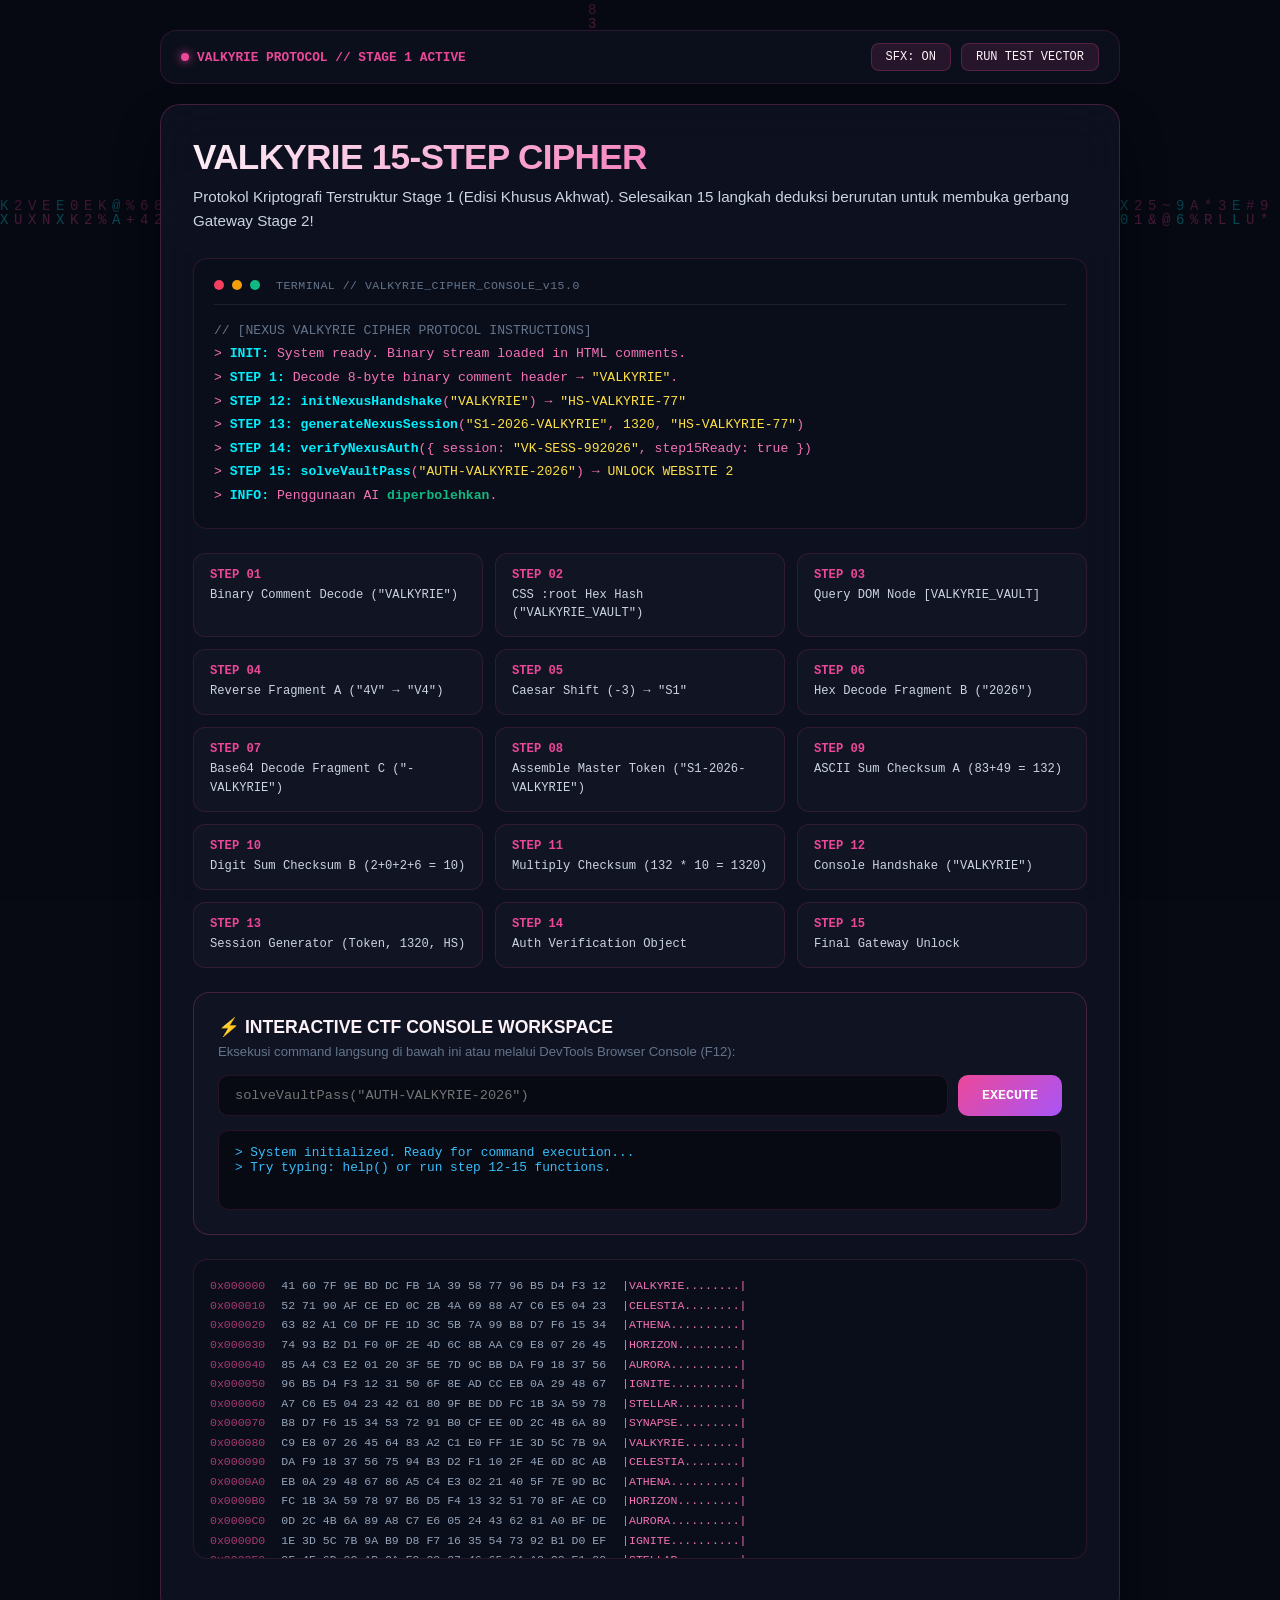
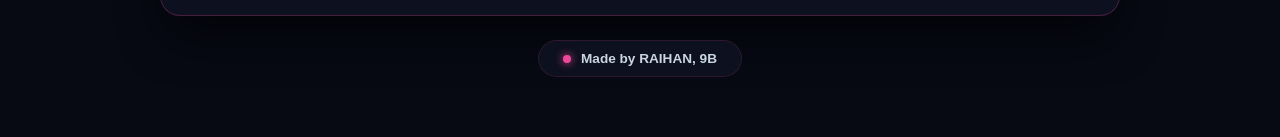
==== commit c1e689a5: "feat: add rule 05 stating penggunaan ai diperbolehkan with diperbolehkan in green" ====
--- a/challenge-akhwat.html
+++ b/challenge-akhwat.html
@@ -509,7 +509,8 @@
           > <span class="cmd">STEP 12:</span> <span class="cmd">initNexusHandshake</span>(<span class="param">"VALKYRIE"</span>) &rarr; <span class="param">"HS-VALKYRIE-77"</span><br>
           > <span class="cmd">STEP 13:</span> <span class="cmd">generateNexusSession</span>(<span class="param">"S1-2026-VALKYRIE"</span>, <span class="param">1320</span>, <span class="param">"HS-VALKYRIE-77"</span>)<br>
           > <span class="cmd">STEP 14:</span> <span class="cmd">verifyNexusAuth</span>({ session: <span class="param">"VK-SESS-992026"</span>, step15Ready: true })<br>
-          > <span class="cmd">STEP 15:</span> <span class="cmd">solveVaultPass</span>(<span class="param">"AUTH-VALKYRIE-2026"</span>) &rarr; <span class="param">UNLOCK WEBSITE 2</span>
+          > <span class="cmd">STEP 15:</span> <span class="cmd">solveVaultPass</span>(<span class="param">"AUTH-VALKYRIE-2026"</span>) &rarr; <span class="param">UNLOCK WEBSITE 2</span><br>
+          > <span class="cmd">INFO:</span> Penggunaan AI <span style="color: #10b981; font-weight: bold;">diperbolehkan</span>.
         </div>
       </div>
 
